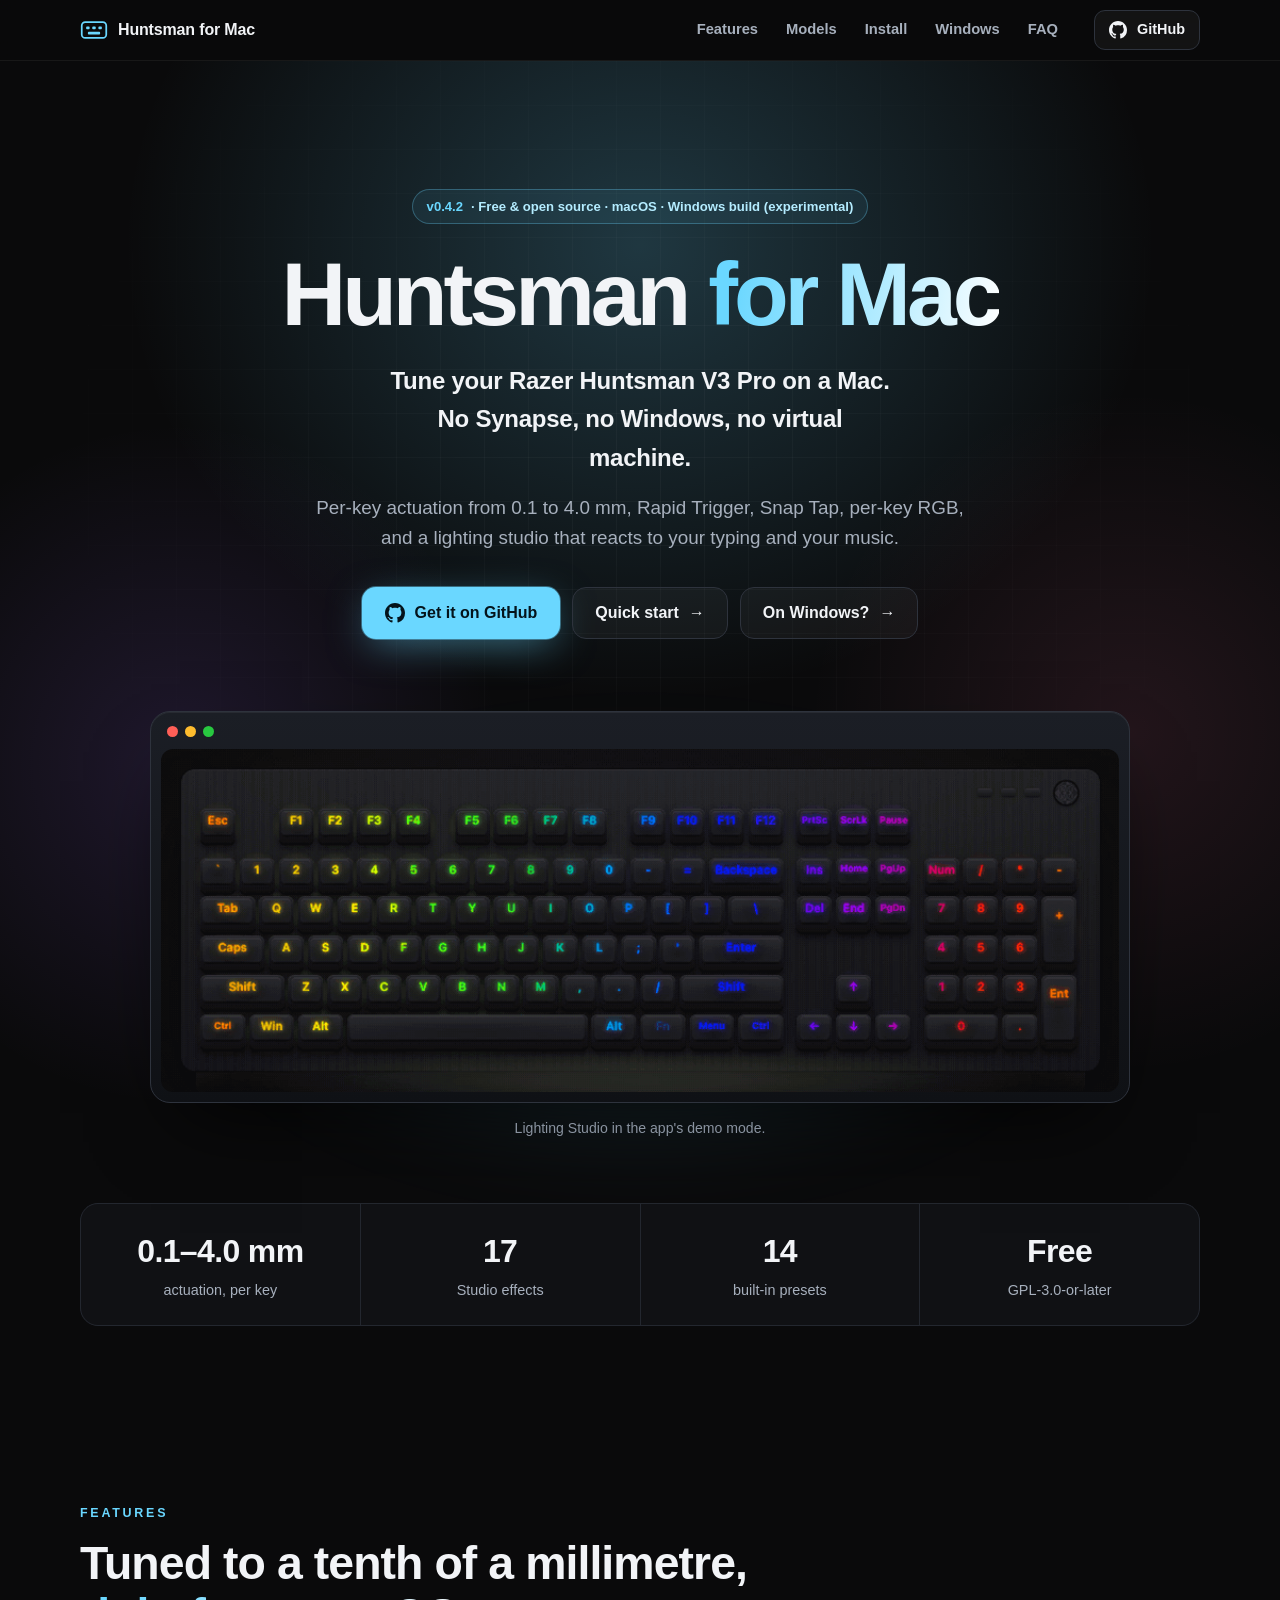
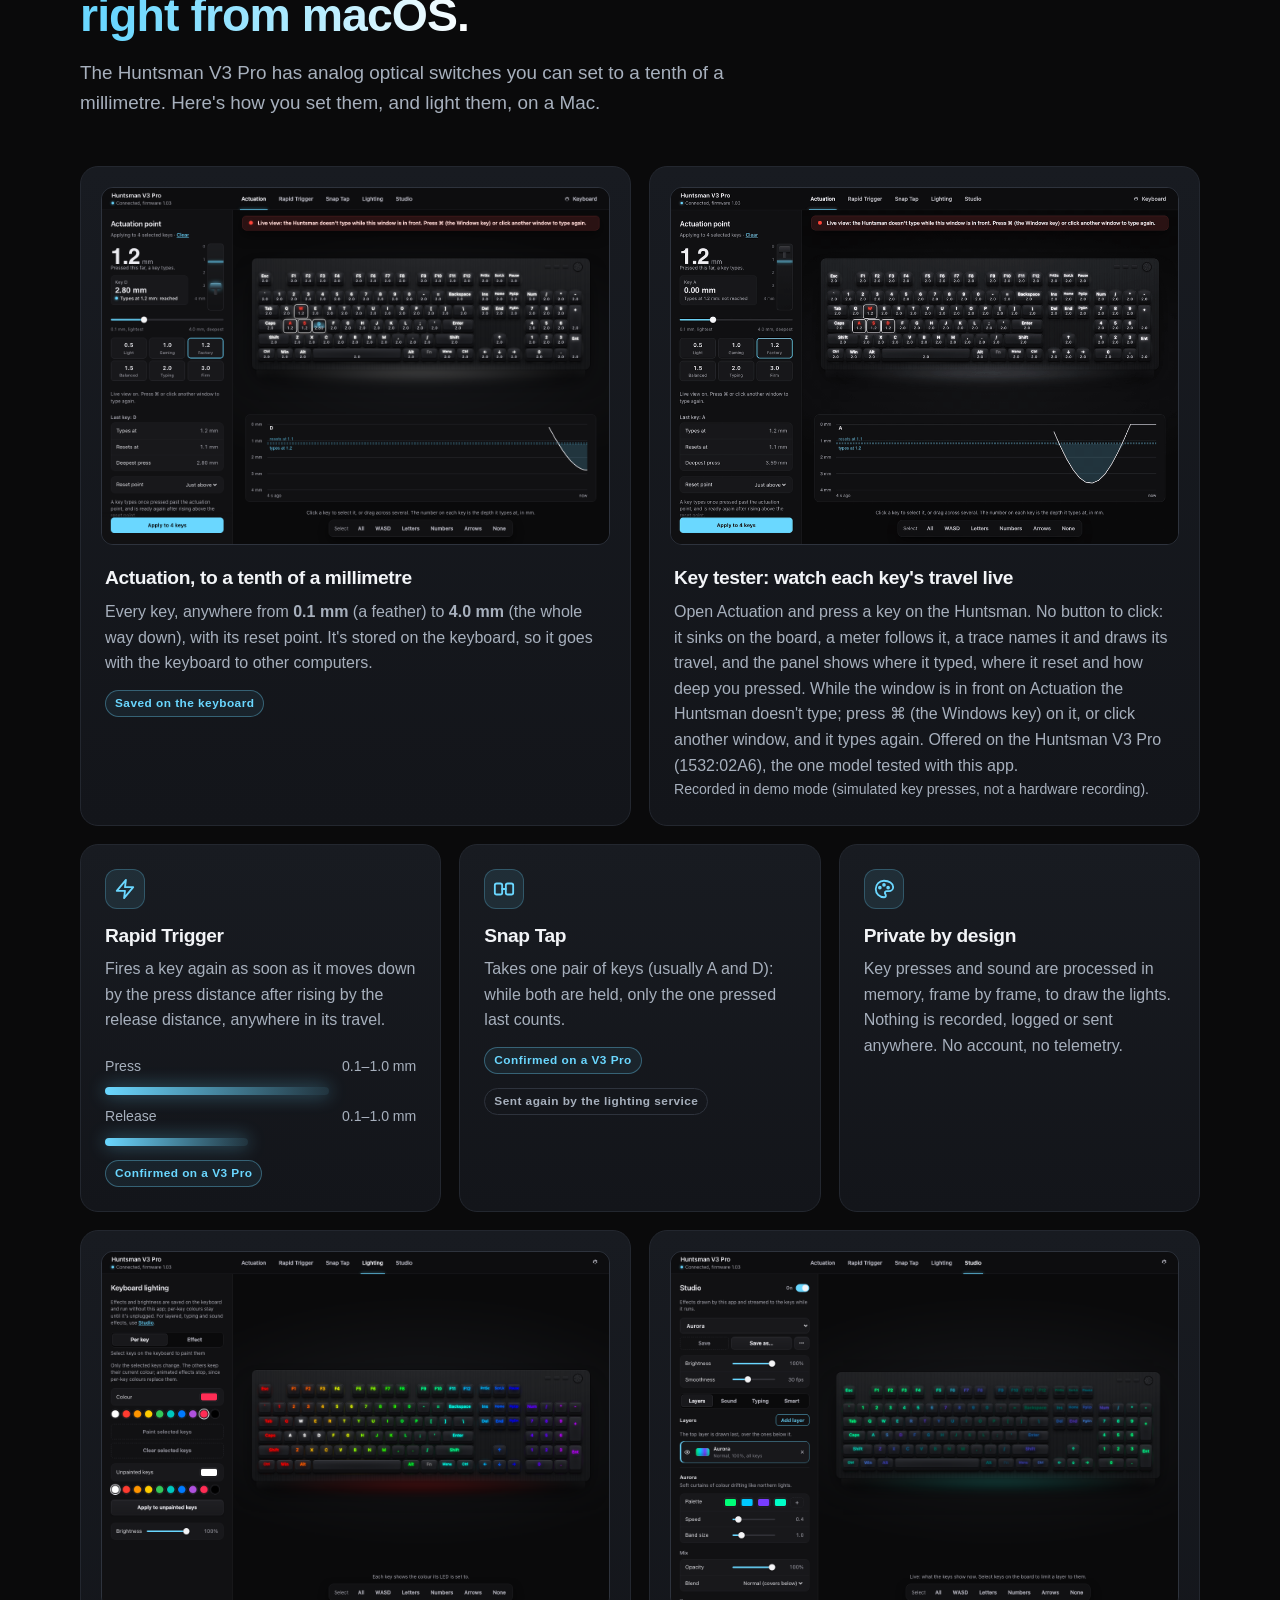
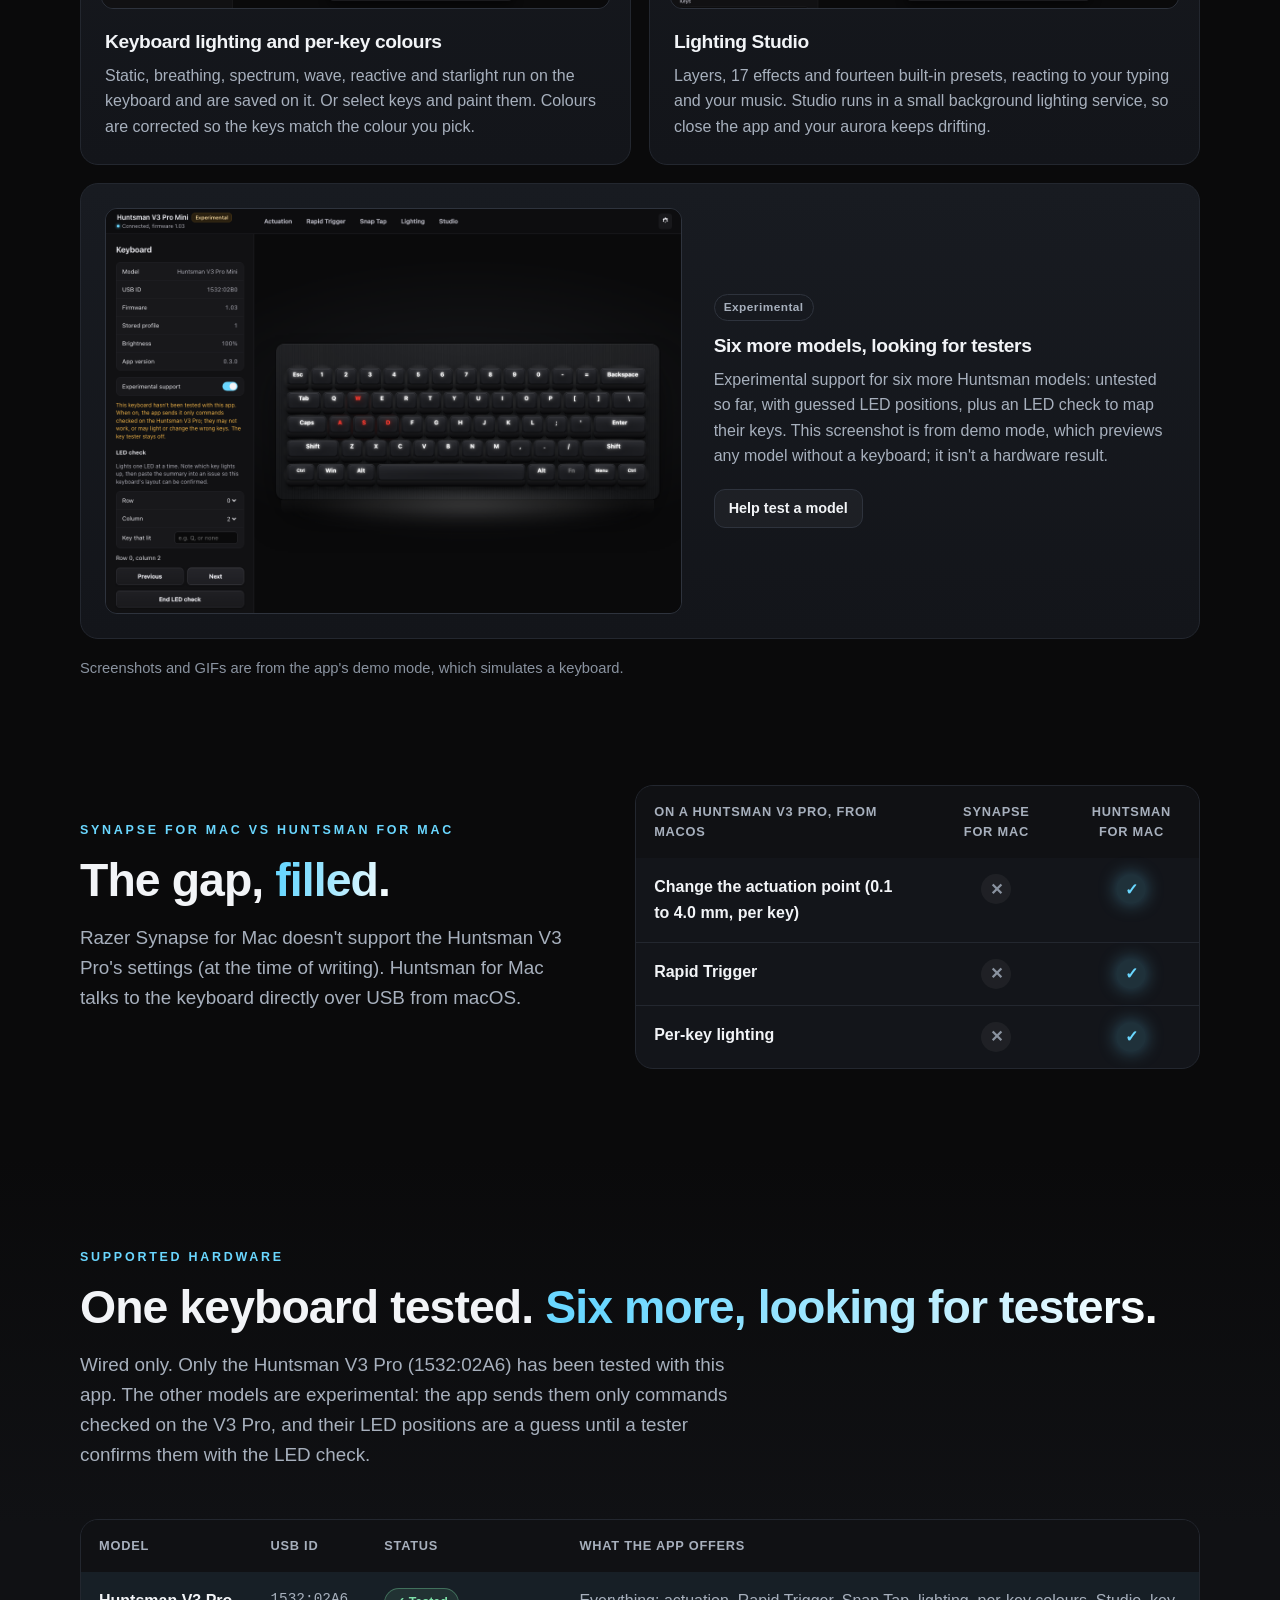
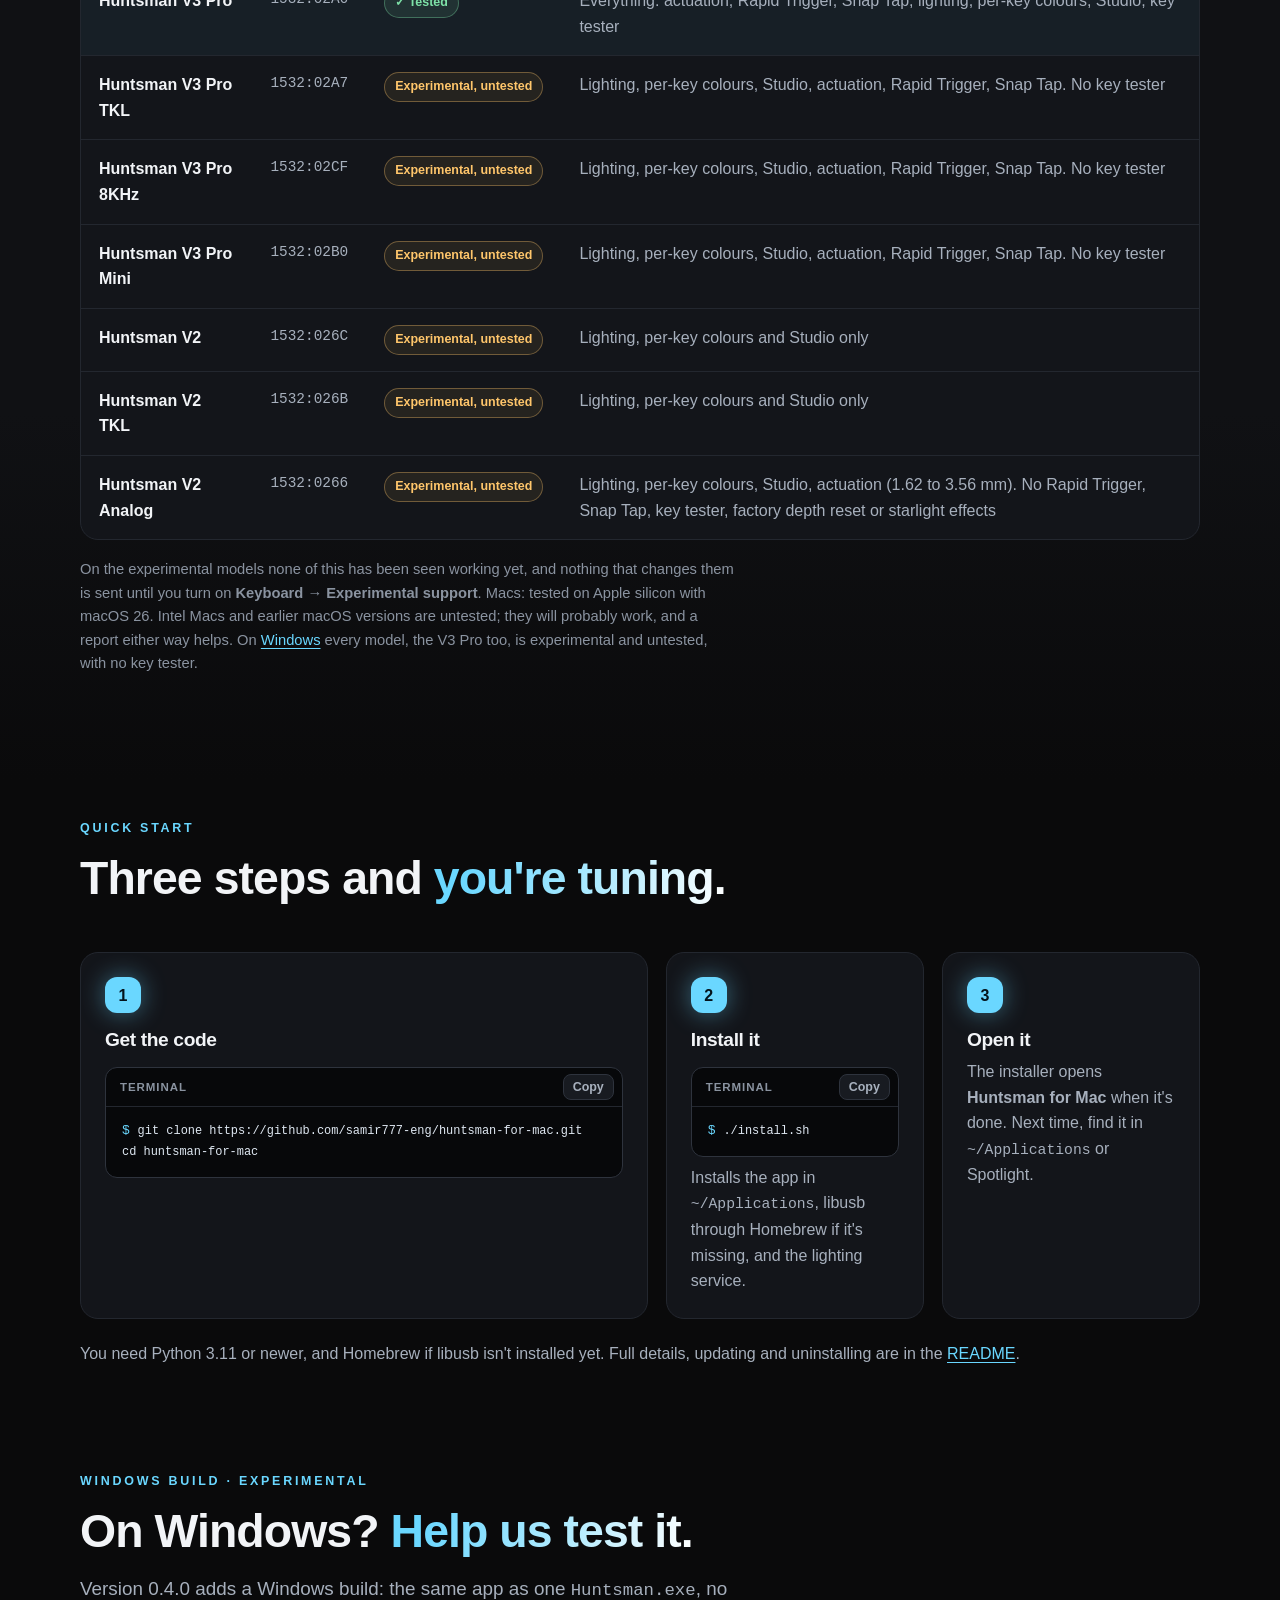
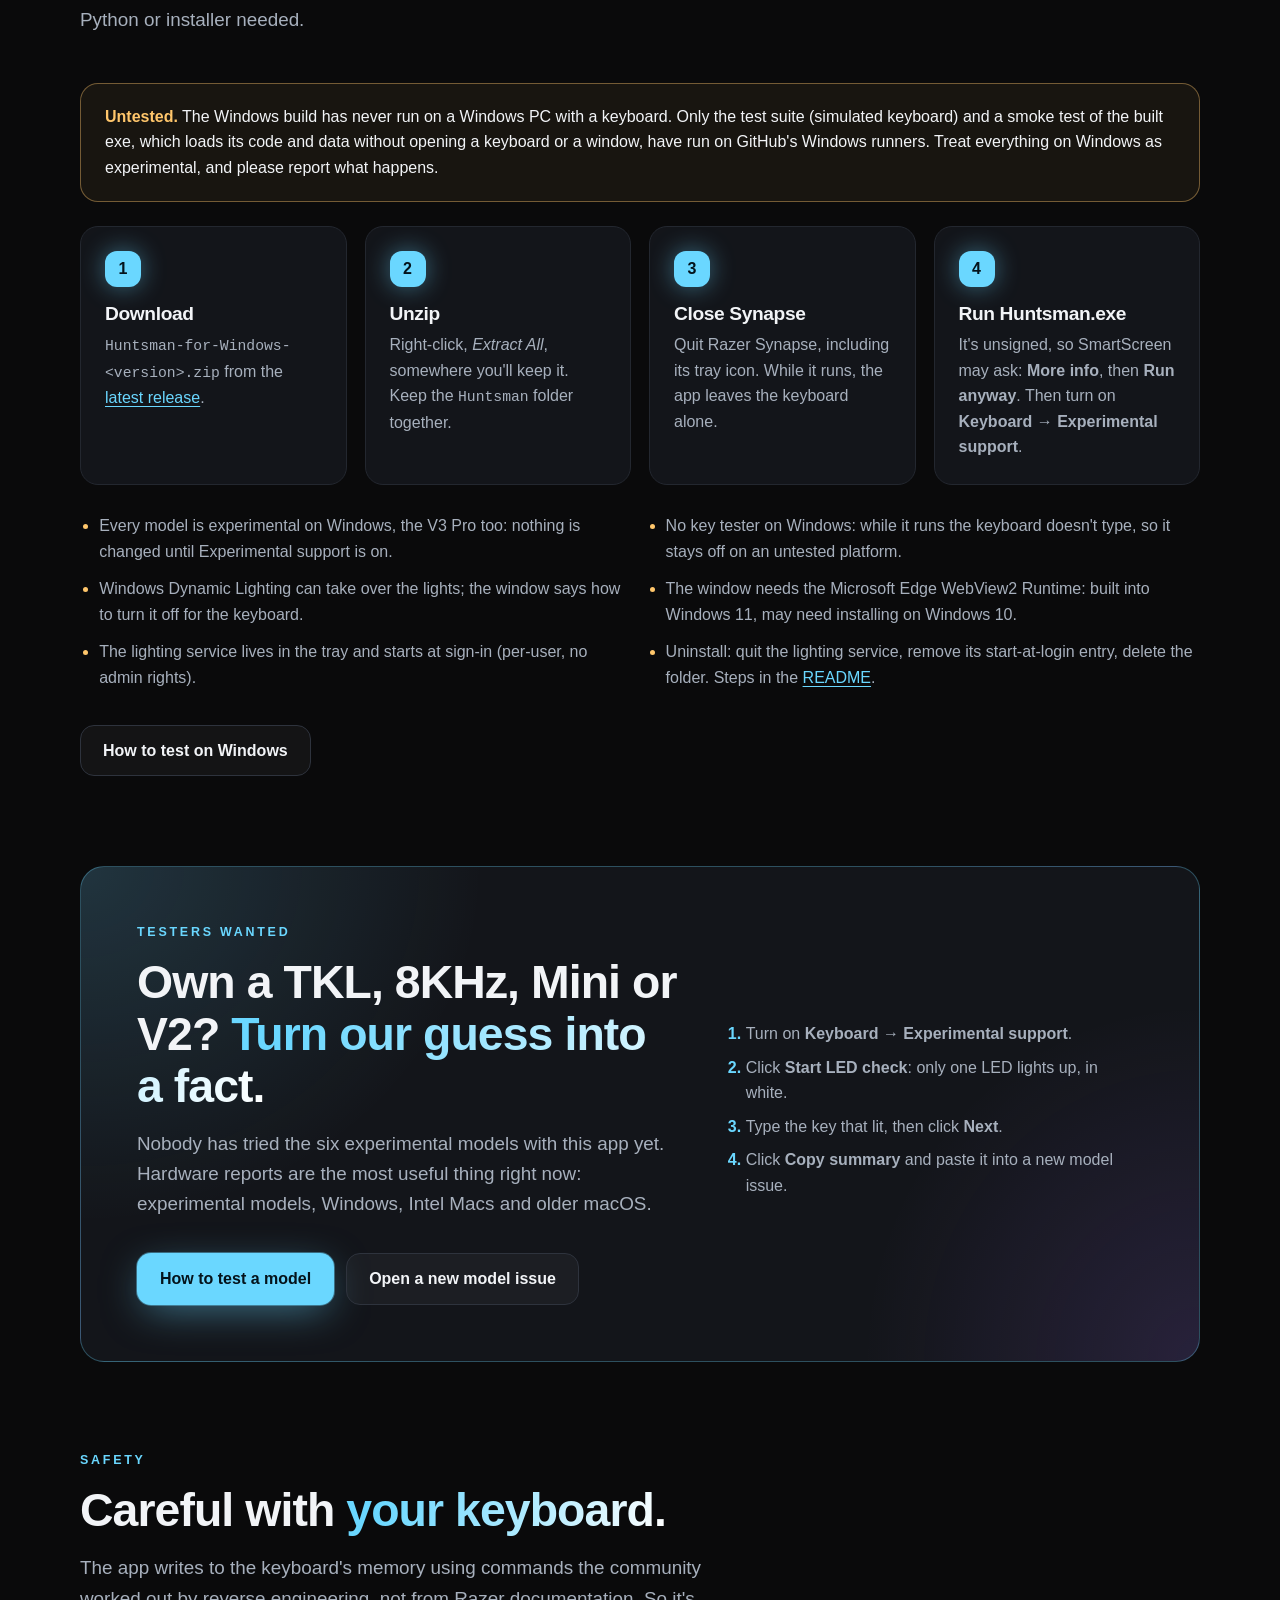
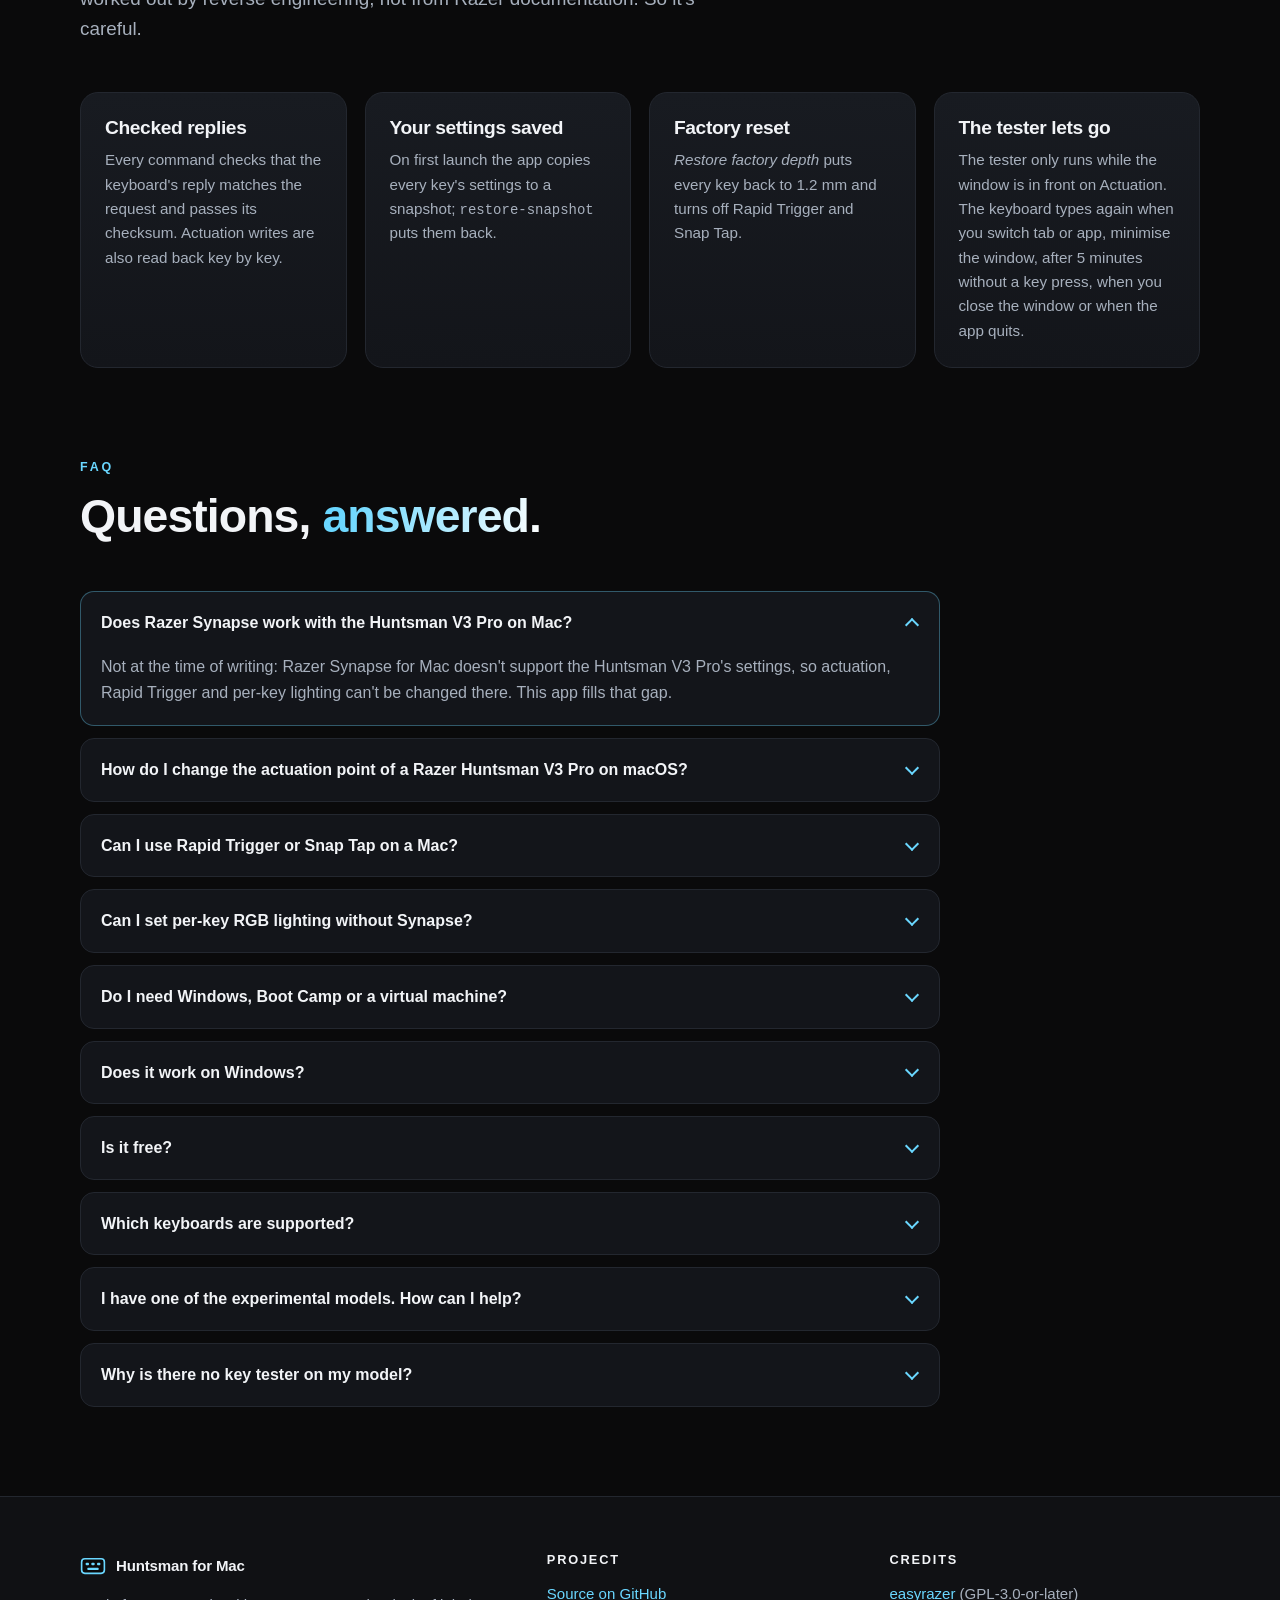
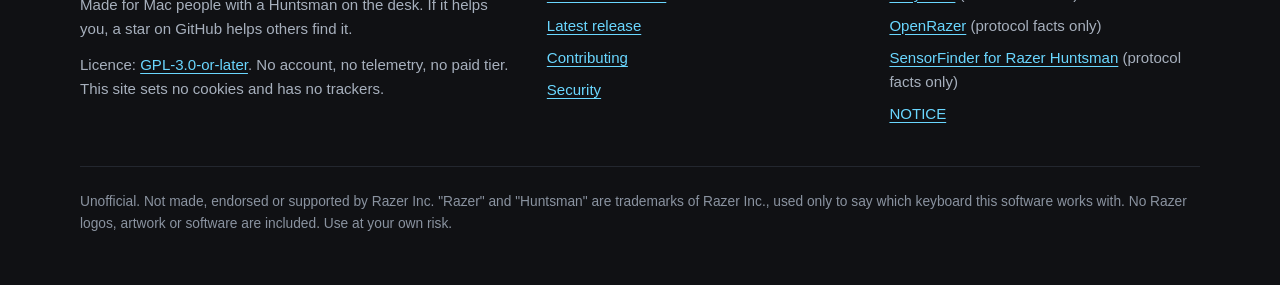
==== docs/index.html @ 7b28286f "docs: 0.4.2 version, verified live-view results, Input Monitoring under Python Records the 2026-11-2" ====
<!doctype html>
<!-- SPDX-License-Identifier: GPL-3.0-or-later
     Copyright (C) 2026 Huntsman for Mac contributors -->
<html lang="en">
<head>
<meta charset="utf-8">
<meta name="viewport" content="width=device-width, initial-scale=1">
<title>Huntsman for Mac: Razer Huntsman V3 Pro on macOS, without Synapse</title>
<meta name="description" content="Free, open-source Mac app for the Razer Huntsman V3 Pro: per-key actuation from 0.1 to 4.0 mm, Rapid Trigger, Snap Tap and RGB. No Synapse needed.">
<link rel="canonical" href="https://samir777-eng.github.io/huntsman-for-mac/">
<meta name="theme-color" content="#0a0a0b">
<meta name="color-scheme" content="dark">
<meta property="og:type" content="website">
<meta property="og:site_name" content="Huntsman for Mac">
<meta property="og:title" content="Huntsman for Mac: Razer Huntsman V3 Pro on macOS, without Synapse">
<meta property="og:description" content="Per-key actuation, Rapid Trigger, Snap Tap and a lighting studio for the Razer Huntsman V3 Pro on a Mac. Free and open source.">
<meta property="og:url" content="https://samir777-eng.github.io/huntsman-for-mac/">
<meta property="og:image" content="https://samir777-eng.github.io/huntsman-for-mac/social-preview.png">
<meta property="og:image:width" content="1280">
<meta property="og:image:height" content="640">
<meta property="og:image:alt" content="Huntsman for Mac: per-key actuation, Rapid Trigger, Snap Tap and RGB Studio, no Synapse needed">
<meta name="twitter:card" content="summary_large_image">
<meta name="twitter:title" content="Huntsman for Mac: Razer Huntsman V3 Pro on macOS, without Synapse">
<meta name="twitter:description" content="Per-key actuation, Rapid Trigger, Snap Tap and a lighting studio for the Razer Huntsman V3 Pro on a Mac. Free and open source.">
<meta name="twitter:image" content="https://samir777-eng.github.io/huntsman-for-mac/social-preview.png">
<link rel="icon" href="data:image/svg+xml,%3Csvg xmlns='http://www.w3.org/2000/svg' viewBox='0 0 64 64'%3E%3Crect x='4' y='14' width='56' height='36' rx='8' fill='%230a0a0b' stroke='%236ad7ff' stroke-width='4'/%3E%3Crect x='14' y='24' width='8' height='6' rx='2' fill='%236ad7ff'/%3E%3Crect x='28' y='24' width='8' height='6' rx='2' fill='%236ad7ff'/%3E%3Crect x='42' y='24' width='8' height='6' rx='2' fill='%236ad7ff'/%3E%3Crect x='18' y='36' width='28' height='6' rx='2' fill='%236ad7ff'/%3E%3C/svg%3E">
<script type="application/ld+json">
{
  "@context": "https://schema.org",
  "@type": "SoftwareApplication",
  "name": "Huntsman for Mac",
  "description": "Free, open-source macOS app for the Razer Huntsman V3 Pro: per-key actuation from 0.1 to 4.0 mm, Rapid Trigger, Snap Tap, per-key RGB and a lighting studio. No Synapse needed.",
  "operatingSystem": "macOS",
  "applicationCategory": "UtilitiesApplication",
  "softwareVersion": "0.4.2",
  "license": "https://spdx.org/licenses/GPL-3.0-or-later.html",
  "url": "https://samir777-eng.github.io/huntsman-for-mac/",
  "downloadUrl": "https://github.com/samir777-eng/huntsman-for-mac/releases/latest",
  "sameAs": ["https://github.com/samir777-eng/huntsman-for-mac"],
  "image": "https://samir777-eng.github.io/huntsman-for-mac/social-preview.png",
  "screenshot": "https://samir777-eng.github.io/huntsman-for-mac/screenshot-actuation.png",
  "isAccessibleForFree": true,
  "offers": {"@type": "Offer", "price": "0", "priceCurrency": "USD"}
}
</script>
<script type="application/ld+json">
{
  "@context": "https://schema.org",
  "@type": "FAQPage",
  "mainEntity": [
    {"@type": "Question", "name": "Does Razer Synapse work with the Huntsman V3 Pro on Mac?",
     "acceptedAnswer": {"@type": "Answer", "text": "Not at the time of writing: Razer Synapse for Mac doesn't support the Huntsman V3 Pro's settings, so actuation, Rapid Trigger and per-key lighting can't be changed there. This app fills that gap."}},
    {"@type": "Question", "name": "How do I change the actuation point of a Razer Huntsman V3 Pro on macOS?",
     "acceptedAnswer": {"@type": "Answer", "text": "Open Huntsman for Mac, select keys (or none for all keys), pick a depth between 0.1 and 4.0 mm and click Apply. The setting is stored on the keyboard, so it stays after unplugging and also works on other computers."}},
    {"@type": "Question", "name": "Can I use Rapid Trigger or Snap Tap on a Mac?",
     "acceptedAnswer": {"@type": "Answer", "text": "Yes, from the Rapid Trigger and Snap Tap tabs. Both have been confirmed on a Huntsman V3 Pro; please report how they work on other models."}},
    {"@type": "Question", "name": "Can I set per-key RGB lighting without Synapse?",
     "acceptedAnswer": {"@type": "Answer", "text": "Yes. Use Lighting → Per key to colour individual keys, or Effect for spectrum, wave, breathing, reactive and starlight. Ripple and other typing effects are in Studio."}},
    {"@type": "Question", "name": "Do I need Windows, Boot Camp or a virtual machine?",
     "acceptedAnswer": {"@type": "Answer", "text": "No. It talks to the keyboard directly over USB from macOS."}},
    {"@type": "Question", "name": "Does it work on Windows?",
     "acceptedAnswer": {"@type": "Answer", "text": "There's an experimental Windows build (Huntsman-for-Windows-<version>.zip on the releases page), but it has never been run on a Windows PC with a keyboard, so nobody knows yet. On Windows every model needs Experimental support switched on, there's no key tester, and the app leaves the keyboard alone while Razer Synapse is running."}},
    {"@type": "Question", "name": "Is it free?",
     "acceptedAnswer": {"@type": "Answer", "text": "Yes. It's open source under GPL-3.0-or-later, with no account, no telemetry and no paid tier."}},
    {"@type": "Question", "name": "Which keyboards are supported?",
     "acceptedAnswer": {"@type": "Answer", "text": "The Razer Huntsman V3 Pro (full size, USB ID 1532:02A6) is tested. The V3 Pro TKL, V3 Pro 8KHz, V3 Pro Mini, V2, V2 TKL and V2 Analog have experimental support: untested, and off until you turn on Experimental support."}},
    {"@type": "Question", "name": "I have one of the experimental models. How can I help?",
     "acceptedAnswer": {"@type": "Answer", "text": "Turn on Experimental support, run the LED check, and report what worked and what didn't. The steps are in CONTRIBUTING.md."}},
    {"@type": "Question", "name": "Why is there no key tester on my model?",
     "acceptedAnswer": {"@type": "Answer", "text": "While the key tester runs, the keyboard doesn't type. It's only offered on a model that has been tested, so an untested keyboard can't be left unable to type. The V2 and V2 TKL also have no analog keys to test."}}
  ]
}
</script>
<style>
:root{
  --bg:#0a0a0b;--bg-2:#101114;--card:#13151a;--card-2:#181b21;--line:#23272f;--line-2:#2e333d;
  --text:#f2f4f7;--muted:#a7b0bd;--dim:#8a93a0;--ice:#6ad7ff;--ice-2:#b4ecff;--ice-ink:#04131b;
  --ok:#7ee2a8;--warn:#ffc66b;--radius:18px;--max:1160px;
  --font:-apple-system,BlinkMacSystemFont,"SF Pro Display","SF Pro Text","Inter","Segoe UI",Roboto,"Helvetica Neue",Arial,sans-serif;
  --mono:ui-monospace,"SF Mono",SFMono-Regular,Menlo,Consolas,monospace;
}
*,*::before,*::after{box-sizing:border-box}
html{scroll-behavior:smooth;-webkit-text-size-adjust:100%}
body{margin:0;background:var(--bg);color:var(--text);font:16px/1.6 var(--font);-webkit-font-smoothing:antialiased;overflow-x:hidden}
img{max-width:100%;height:auto;display:block}
a{color:var(--ice);text-underline-offset:3px}
a:hover{color:var(--ice-2)}
:focus-visible{outline:2px solid var(--ice);outline-offset:3px;border-radius:6px}
code{font-family:var(--mono);font-size:.92em}
.wrap{width:100%;max-width:var(--max);margin-inline:auto;padding-inline:20px}
.skip{position:absolute;inset-inline-start:12px;top:-60px;background:var(--ice);color:var(--ice-ink);padding:8px 14px;border-radius:10px;font-weight:700;z-index:100}
.skip:focus{top:12px}
.eyebrow{font-size:.78rem;font-weight:700;letter-spacing:.22em;text-transform:uppercase;color:var(--ice);margin:0 0 14px}
h1,h2,h3{line-height:1.12;letter-spacing:-.02em;margin:0}
h2{font-size:clamp(1.8rem,1.2rem + 2.4vw,2.9rem);font-weight:800}
h3{font-size:1.2rem;font-weight:700}
.lead{color:var(--muted);font-size:clamp(1.02rem,.95rem + .35vw,1.18rem);max-width:62ch}
.section{padding-block:clamp(56px,7vw,96px)}
.section-head{margin-bottom:clamp(28px,4vw,48px)}
.section-head .lead{margin:16px 0 0}
.grad{background:linear-gradient(100deg,var(--ice) 10%,var(--ice-2) 60%,#ffffff 100%);-webkit-background-clip:text;background-clip:text;color:transparent}

/* header */
.top{position:sticky;top:0;z-index:50;background:rgba(10,10,11,.72);backdrop-filter:saturate(160%) blur(14px);-webkit-backdrop-filter:saturate(160%) blur(14px);border-bottom:1px solid rgba(255,255,255,.06)}
.top .wrap{display:flex;align-items:center;gap:16px;height:60px}
.brand{display:flex;align-items:center;gap:10px;color:var(--text);text-decoration:none;font-weight:800;letter-spacing:-.01em;white-space:nowrap}
.brand svg{flex:none}
.brand:hover{color:var(--text)}
.nav{display:flex;gap:4px;margin-inline-start:auto}
.nav a{color:var(--muted);text-decoration:none;font-size:.92rem;font-weight:600;padding:8px 12px;border-radius:10px}
.nav a:hover{color:var(--text);background:rgba(255,255,255,.05)}
.top .btn{margin-inline-start:8px}

/* buttons */
.btn{display:inline-flex;align-items:center;justify-content:center;gap:10px;min-height:48px;padding:12px 22px;border-radius:14px;font-weight:700;font-size:1rem;text-decoration:none;border:1px solid transparent;transition:transform .2s ease,box-shadow .2s ease,background .2s ease,border-color .2s ease;white-space:nowrap}
.btn-sm{min-height:38px;padding:7px 14px;font-size:.9rem;border-radius:11px}
.btn-primary{background:var(--ice);color:var(--ice-ink);box-shadow:0 0 0 1px rgba(106,215,255,.4),0 10px 40px -8px rgba(106,215,255,.55)}
.btn-primary:hover{color:var(--ice-ink);background:var(--ice-2);transform:translateY(-1px);box-shadow:0 0 0 1px rgba(106,215,255,.6),0 14px 50px -6px rgba(106,215,255,.7)}
.btn-ghost{color:var(--text);background:rgba(255,255,255,.04);border-color:var(--line-2)}
.btn-ghost:hover{color:var(--text);border-color:var(--ice);background:rgba(106,215,255,.08);transform:translateY(-1px)}

/* hero */
.hero{position:relative;padding-block:clamp(56px,9vw,120px) clamp(40px,6vw,72px);text-align:center;isolation:isolate;overflow:hidden}
.hero::before{content:"";position:absolute;inset:-20% -10% auto;height:120%;z-index:-2;
  background:radial-gradient(48% 40% at 50% 28%,rgba(106,215,255,.22),transparent 70%),
             radial-gradient(30% 30% at 20% 60%,rgba(164,112,255,.14),transparent 70%),
             radial-gradient(30% 30% at 82% 58%,rgba(255,120,170,.10),transparent 70%);
  animation:drift 16s ease-in-out infinite alternate}
.hero::after{content:"";position:absolute;inset:0;z-index:-1;
  background-image:linear-gradient(rgba(255,255,255,.035) 1px,transparent 1px),linear-gradient(90deg,rgba(255,255,255,.035) 1px,transparent 1px);
  background-size:44px 44px;mask-image:radial-gradient(70% 60% at 50% 30%,#000,transparent 75%);-webkit-mask-image:radial-gradient(70% 60% at 50% 30%,#000,transparent 75%)}
@keyframes drift{from{transform:translate3d(-2%,0,0) scale(1)}to{transform:translate3d(2%,3%,0) scale(1.06)}}
.pill{display:inline-flex;flex-wrap:wrap;justify-content:center;align-items:center;gap:8px;padding:6px 14px;border-radius:999px;border:1px solid rgba(106,215,255,.3);background:rgba(106,215,255,.07);color:var(--ice-2);font-size:.82rem;font-weight:600;margin-bottom:26px}
.pill b{color:var(--ice)}
.hero h1{font-size:clamp(2.6rem,1.4rem + 6.2vw,5.6rem);font-weight:850;letter-spacing:-.045em;line-height:1}
.hero .sub{font-size:clamp(1.1rem,.9rem + 1vw,1.5rem);font-weight:650;margin:22px auto 0;max-width:38ch;color:var(--text);letter-spacing:-.01em}
.hero .lead{margin:16px auto 0}
.cta{display:flex;flex-wrap:wrap;justify-content:center;gap:12px;margin-top:34px}
.hero-shot{margin:clamp(44px,6vw,72px) auto 0;max-width:980px;position:relative}
.hero-shot::before{content:"";position:absolute;inset:8% 6% -6%;background:radial-gradient(closest-side,rgba(106,215,255,.35),transparent);filter:blur(40px);z-index:-1;animation:glow 6s ease-in-out infinite alternate}
@keyframes glow{from{opacity:.55}to{opacity:1}}
.frame{border-radius:20px;padding:10px;background:linear-gradient(180deg,#1b1e25,#0f1115);border:1px solid var(--line-2);box-shadow:0 40px 80px -30px rgba(0,0,0,.8),inset 0 1px 0 rgba(255,255,255,.06)}
.frame img{border-radius:12px;width:100%}
.frame-bar{display:flex;gap:7px;padding:4px 6px 12px}
.frame-bar i{width:11px;height:11px;border-radius:50%;background:#3a3f49}
.frame-bar i:nth-child(1){background:#ff5f57}.frame-bar i:nth-child(2){background:#febc2e}.frame-bar i:nth-child(3){background:#28c840}
figcaption{color:var(--dim);font-size:.88rem;margin-top:14px}

/* stats */
.stats{display:grid;grid-template-columns:repeat(4,minmax(0,1fr));gap:1px;background:var(--line);border:1px solid var(--line);border-radius:var(--radius);overflow:hidden;margin-top:clamp(40px,6vw,64px)}
.stat{background:var(--bg-2);padding:22px 18px;text-align:center}
.stat b{display:block;font-size:clamp(1.4rem,1rem + 1.4vw,2rem);font-weight:800;letter-spacing:-.02em;color:var(--text)}
.stat span{color:var(--muted);font-size:.9rem}

/* features */
.bento{display:grid;grid-template-columns:repeat(6,minmax(0,1fr));gap:18px}
.card{position:relative;background:linear-gradient(180deg,var(--card-2),var(--card));border:1px solid var(--line);border-radius:var(--radius);padding:24px;overflow:hidden;transition:border-color .25s ease,transform .25s ease}
.card:hover{border-color:rgba(106,215,255,.4);transform:translateY(-2px)}
.card h3{margin-bottom:10px}
.card p{color:var(--muted);margin:0}
.card .shot{margin:-4px -4px 22px;border-radius:12px;overflow:hidden;border:1px solid var(--line-2);background:#0c0d10}
.card .shot img{width:100%}
.wide{display:grid;grid-template-columns:minmax(0,1.25fr) minmax(0,1fr);gap:32px;align-items:center}
.wide .shot{margin:0}
.span-3{grid-column:span 3}.span-2{grid-column:span 2}.span-4{grid-column:span 4}.span-6{grid-column:span 6}
.icon{display:inline-grid;place-items:center;width:40px;height:40px;border-radius:12px;background:rgba(106,215,255,.1);border:1px solid rgba(106,215,255,.25);color:var(--ice);margin-bottom:16px}
.tag{display:inline-block;font-size:.74rem;font-weight:700;letter-spacing:.04em;padding:3px 9px;border-radius:999px;border:1px solid var(--line-2);color:var(--muted);margin:14px 6px 0 0}
.tag.on{color:var(--ice);border-color:rgba(106,215,255,.35);background:rgba(106,215,255,.07)}
.meter{margin-top:22px;display:grid;gap:10px}
.meter div{display:flex;justify-content:space-between;gap:12px;font-size:.88rem;color:var(--muted)}
.meter i{display:block;height:8px;border-radius:99px;background:linear-gradient(90deg,var(--ice),rgba(106,215,255,.15));box-shadow:0 0 18px rgba(106,215,255,.45)}
.note{color:var(--dim);font-size:.88rem;margin-top:18px}

/* compare */
.compare-wrap{display:grid;grid-template-columns:minmax(0,1fr) minmax(0,1.15fr);gap:clamp(28px,5vw,64px);align-items:center}
table{width:100%;border-collapse:collapse}
.tbl{border:1px solid var(--line);border-radius:var(--radius);overflow:hidden;background:var(--card)}
.tbl th,.tbl td{padding:16px 18px;text-align:start;border-bottom:1px solid var(--line);vertical-align:top}
.tbl tr:last-child td,.tbl tr:last-child th{border-bottom:0}
.tbl thead th{font-size:.8rem;letter-spacing:.06em;text-transform:uppercase;color:var(--muted);background:var(--bg-2)}
.tbl tbody th{font-weight:600}
.c{text-align:center !important}
.tbl thead th.c{width:24%}
.yes,.no{display:inline-grid;place-items:center;width:30px;height:30px;border-radius:50%;font-weight:800}
.yes{background:rgba(106,215,255,.14);color:var(--ice);box-shadow:0 0 18px rgba(106,215,255,.35)}
.no{background:rgba(255,255,255,.05);color:var(--dim)}
.sr{position:absolute;width:1px;height:1px;overflow:hidden;clip:rect(0 0 0 0);white-space:nowrap}

/* models */
.badge{display:inline-flex;align-items:center;gap:6px;font-size:.78rem;font-weight:700;padding:4px 10px;border-radius:999px;white-space:nowrap}
.badge.tested{color:var(--ok);background:rgba(126,226,168,.1);border:1px solid rgba(126,226,168,.35)}
.badge.exp{color:var(--warn);background:rgba(255,198,107,.08);border:1px solid rgba(255,198,107,.35)}
.models td:nth-child(2){font-family:var(--mono);font-size:.9rem;color:var(--muted);white-space:nowrap}
.models td:last-child{color:var(--muted)}
.models tr.hero-row{background:rgba(106,215,255,.05)}
.fine{color:var(--dim);font-size:.92rem;margin-top:18px;max-width:80ch}

/* install */
.steps{display:grid;grid-template-columns:minmax(0,2.2fr) minmax(0,1fr) minmax(0,1fr);gap:18px;counter-reset:s}
.step{counter-increment:s;background:var(--card);border:1px solid var(--line);border-radius:var(--radius);padding:24px;min-width:0}
.step::before{content:counter(s);display:inline-grid;place-items:center;width:36px;height:36px;border-radius:12px;background:var(--ice);color:var(--ice-ink);font-weight:800;margin-bottom:16px;box-shadow:0 0 24px rgba(106,215,255,.45)}
.step p{color:var(--muted);margin:8px 0 0}
.code{position:relative;margin-top:16px;background:#07080a;border:1px solid var(--line-2);border-radius:12px}
.code-bar{display:flex;align-items:center;justify-content:space-between;gap:8px;padding:6px 8px 6px 14px;border-bottom:1px solid var(--line);font:600 .72rem var(--font);letter-spacing:.08em;text-transform:uppercase;color:var(--dim)}
.code pre{margin:0;padding:14px 16px;overflow-x:auto;font:13px/1.6 var(--mono);color:#dfe8f2}
.code pre::before{content:"$ ";color:var(--ice)}
.copy{font:600 .78rem var(--font);color:var(--muted);background:var(--card-2);border:1px solid var(--line-2);border-radius:8px;padding:5px 9px;cursor:pointer}
.copy:hover{color:var(--text);border-color:var(--ice)}
.req{margin-top:22px;color:var(--muted)}
.steps.four{grid-template-columns:repeat(4,minmax(0,1fr))}
.callout{border:1px solid rgba(255,198,107,.4);background:rgba(255,198,107,.06);border-radius:var(--radius);padding:20px 24px;margin-bottom:24px;color:var(--text)}
.callout strong{color:var(--warn)}
.win-notes{display:grid;grid-template-columns:repeat(2,minmax(0,1fr));gap:12px 32px;margin:28px 0 0;padding-inline-start:1.2em;color:var(--muted)}
.win-notes li::marker{color:var(--warn)}

/* testers */
.testers{position:relative;border-radius:24px;padding:clamp(28px,5vw,56px);overflow:hidden;isolation:isolate;border:1px solid rgba(106,215,255,.3);
  background:radial-gradient(60% 120% at 0% 0%,rgba(106,215,255,.16),transparent 60%),radial-gradient(50% 120% at 100% 100%,rgba(164,112,255,.14),transparent 60%),var(--card)}
.testers-grid{display:grid;grid-template-columns:minmax(0,1.3fr) minmax(0,1fr);gap:clamp(24px,4vw,48px);align-items:center}
.testers ol{margin:0;padding-inline-start:1.2em;color:var(--muted)}
.testers li{margin-bottom:8px}
.testers li::marker{color:var(--ice);font-weight:800}

/* safety */
.safe{display:grid;grid-template-columns:repeat(4,minmax(0,1fr));gap:18px}
.safe .card p{font-size:.95rem}

/* faq */
.faq{display:grid;gap:12px;max-width:860px}
details{background:var(--card);border:1px solid var(--line);border-radius:14px;transition:border-color .2s ease}
details[open]{border-color:rgba(106,215,255,.35)}
summary{cursor:pointer;list-style:none;padding:18px 56px 18px 20px;padding-inline:20px 56px;font-weight:650;position:relative}
summary::-webkit-details-marker{display:none}
summary::after{content:"";position:absolute;inset-inline-end:22px;top:50%;width:10px;height:10px;border-right:2px solid var(--ice);border-bottom:2px solid var(--ice);transform:translateY(-70%) rotate(45deg);transition:transform .2s ease}
details[open] summary::after{transform:translateY(-30%) rotate(-135deg)}
details p{margin:0;padding:0 20px 20px;color:var(--muted)}

/* footer */
footer{border-top:1px solid var(--line);background:var(--bg-2);padding-block:56px 40px;color:var(--muted);font-size:.94rem}
.foot{display:grid;grid-template-columns:minmax(0,1.4fr) repeat(2,minmax(0,1fr));gap:32px}
footer h2{font-size:.8rem;letter-spacing:.14em;text-transform:uppercase;color:var(--text);margin-bottom:14px}
footer ul{list-style:none;margin:0;padding:0;display:grid;gap:8px}
footer p{margin:0 0 12px}
.legal{border-top:1px solid var(--line);margin-top:40px;padding-top:24px;font-size:.86rem;color:var(--dim)}

@media (max-width:960px){
  .compare-wrap,.testers-grid,.wide{grid-template-columns:minmax(0,1fr)}
  .steps,.steps.four{grid-template-columns:minmax(0,1fr)}
  .win-notes{grid-template-columns:minmax(0,1fr)}
  .safe{grid-template-columns:repeat(2,minmax(0,1fr))}
  .span-2,.span-3,.span-4{grid-column:span 3}
  .foot{grid-template-columns:minmax(0,1fr) minmax(0,1fr)}
  .foot>div:first-child{grid-column:1/-1}
}
@media (max-width:760px){
  .nav{display:none}
  .top .btn{margin-inline-start:auto}
  .stats{grid-template-columns:repeat(2,minmax(0,1fr))}
  .bento{grid-template-columns:minmax(0,1fr)}
  .span-2,.span-3,.span-4,.span-6{grid-column:auto}
  .models thead{display:none}
  .models,.models tbody,.models tr,.models td,.models th{display:block;width:100%}
  .models tr{padding:16px 18px;border-bottom:1px solid var(--line)}
  .models tr:last-child{border-bottom:0}
  .models th,.models td{border:0;padding:0 !important}
  .models td{margin-top:6px;line-height:1.5}
  .models th{font-size:1.05rem}
}
@media (max-width:520px){
  .wrap{padding-inline:16px}
  .safe{grid-template-columns:minmax(0,1fr)}
  .foot{grid-template-columns:minmax(0,1fr)}
  .cta .btn{width:100%}
  .brand .full{display:none}
  .tbl th,.tbl td{padding:14px 10px}
  .tbl thead th{font-size:.7rem;letter-spacing:.03em}
  .card{padding:20px}
}
@media (prefers-reduced-motion:reduce){
  html{scroll-behavior:auto}
  *,*::before,*::after{animation:none !important;transition:none !important}
}
</style>
</head>
<body>
<a class="skip" href="#main">Skip to content</a>

<header class="top">
  <div class="wrap">
    <a class="brand" href="#top" aria-label="Huntsman for Mac, back to top">
      <svg width="28" height="28" viewBox="0 0 64 64" aria-hidden="true"><rect x="4" y="14" width="56" height="36" rx="8" fill="#0a0a0b" stroke="#6ad7ff" stroke-width="4"/><rect x="14" y="24" width="8" height="6" rx="2" fill="#6ad7ff"/><rect x="28" y="24" width="8" height="6" rx="2" fill="#6ad7ff"/><rect x="42" y="24" width="8" height="6" rx="2" fill="#6ad7ff"/><rect x="18" y="36" width="28" height="6" rx="2" fill="#6ad7ff"/></svg>
      <span>Huntsman <span class="full">for Mac</span></span>
    </a>
    <nav class="nav" aria-label="Sections">
      <a href="#features">Features</a>
      <a href="#models">Models</a>
      <a href="#install">Install</a>
      <a href="#windows">Windows</a>
      <a href="#faq">FAQ</a>
    </nav>
    <a class="btn btn-ghost btn-sm" href="https://github.com/samir777-eng/huntsman-for-mac">
      <svg width="18" height="18" viewBox="0 0 16 16" fill="currentColor" aria-hidden="true"><path d="M8 0C3.58 0 0 3.58 0 8c0 3.54 2.29 6.53 5.47 7.59.4.07.55-.17.55-.38 0-.19-.01-.82-.01-1.49-2.01.37-2.53-.49-2.69-.94-.09-.23-.48-.94-.82-1.13-.28-.15-.68-.52-.01-.53.63-.01 1.08.58 1.23.82.72 1.21 1.87.87 2.33.66.07-.52.28-.87.51-1.07-1.78-.2-3.64-.89-3.64-3.95 0-.87.31-1.59.82-2.15-.08-.2-.36-1.02.08-2.12 0 0 .67-.21 2.2.82.64-.18 1.32-.27 2-.27.68 0 1.36.09 2 .27 1.53-1.04 2.2-.82 2.2-.82.44 1.1.16 1.92.08 2.12.51.56.82 1.27.82 2.15 0 3.07-1.87 3.75-3.65 3.95.29.25.54.73.54 1.48 0 1.07-.01 1.93-.01 2.2 0 .21.15.46.55.38A8.013 8.013 0 0016 8c0-4.42-3.58-8-8-8z"/></svg>
      GitHub
    </a>
  </div>
</header>

<main id="main">
  <section class="hero" id="top" aria-labelledby="hero-title">
    <div class="wrap">
      <p class="pill"><b>v0.4.2</b> · Free &amp; open source · macOS · Windows build (experimental)</p>
      <h1 id="hero-title">Huntsman <span class="grad" style="display:inline-block">for Mac</span></h1>
      <p class="sub">Tune your Razer Huntsman V3 Pro on a Mac. No Synapse, no Windows, no virtual machine.</p>
      <p class="lead">Per-key actuation from 0.1 to 4.0 mm, Rapid Trigger, Snap Tap, per-key RGB, and a lighting studio that reacts to your typing and your music.</p>
      <div class="cta">
        <a class="btn btn-primary" href="https://github.com/samir777-eng/huntsman-for-mac">
          <svg width="20" height="20" viewBox="0 0 16 16" fill="currentColor" aria-hidden="true"><path d="M8 0C3.58 0 0 3.58 0 8c0 3.54 2.29 6.53 5.47 7.59.4.07.55-.17.55-.38 0-.19-.01-.82-.01-1.49-2.01.37-2.53-.49-2.69-.94-.09-.23-.48-.94-.82-1.13-.28-.15-.68-.52-.01-.53.63-.01 1.08.58 1.23.82.72 1.21 1.87.87 2.33.66.07-.52.28-.87.51-1.07-1.78-.2-3.64-.89-3.64-3.95 0-.87.31-1.59.82-2.15-.08-.2-.36-1.02.08-2.12 0 0 .67-.21 2.2.82.64-.18 1.32-.27 2-.27.68 0 1.36.09 2 .27 1.53-1.04 2.2-.82 2.2-.82.44 1.1.16 1.92.08 2.12.51.56.82 1.27.82 2.15 0 3.07-1.87 3.75-3.65 3.95.29.25.54.73.54 1.48 0 1.07-.01 1.93-.01 2.2 0 .21.15.46.55.38A8.013 8.013 0 0016 8c0-4.42-3.58-8-8-8z"/></svg>
          Get it on GitHub
        </a>
        <a class="btn btn-ghost" href="#install">Quick start <span aria-hidden="true">→</span></a>
        <a class="btn btn-ghost" href="#windows">On Windows? <span aria-hidden="true">→</span></a>
      </div>

      <figure class="hero-shot">
        <div class="frame">
          <div class="frame-bar" aria-hidden="true"><i></i><i></i><i></i></div>
          <picture>
            <source media="(prefers-reduced-motion: reduce)" srcset="screenshot-studio.png">
            <img src="demo-studio.gif" width="900" height="322" alt="Demo mode: Lighting Studio running a preset on the on-screen keyboard" fetchpriority="high">
          </picture>
        </div>
        <figcaption>Lighting Studio in the app's demo mode.</figcaption>
      </figure>

      <dl class="stats">
        <div class="stat"><dt class="sr">Actuation range</dt><dd style="margin:0"><b>0.1–4.0 mm</b><span>actuation, per key</span></dd></div>
        <div class="stat"><dt class="sr">Studio effects</dt><dd style="margin:0"><b>17</b><span>Studio effects</span></dd></div>
        <div class="stat"><dt class="sr">Built-in presets</dt><dd style="margin:0"><b>14</b><span>built-in presets</span></dd></div>
        <div class="stat"><dt class="sr">Price</dt><dd style="margin:0"><b>Free</b><span>GPL-3.0-or-later</span></dd></div>
      </dl>
    </div>
  </section>

  <section class="section" id="features" aria-labelledby="features-title">
    <div class="wrap">
      <div class="section-head">
        <p class="eyebrow">Features</p>
        <h2 id="features-title">Tuned to a tenth of a millimetre,<br> <span class="grad">right from macOS.</span></h2>
        <p class="lead">The Huntsman V3 Pro has analog optical switches you can set to a tenth of a millimetre. Here's how you set them, and light them, on a Mac.</p>
      </div>

      <div class="bento">
        <article class="card span-3">
          <div class="shot"><img src="screenshot-actuation.png" width="1280" height="900" loading="lazy" alt="Huntsman for Mac in demo mode, Actuation tab in live view: W, A, S and D set to 1.2 mm while the D key is pressed to 2.80 mm and the trace draws its travel"></div>
          <h3>Actuation, to a tenth of a millimetre</h3>
          <p>Every key, anywhere from <strong>0.1 mm</strong> (a feather) to <strong>4.0 mm</strong> (the whole way down), with its reset point. It's stored on the keyboard, so it goes with the keyboard to other computers.</p>
          <span class="tag on">Saved on the keyboard</span>
        </article>

        <article class="card span-3">
          <div class="shot">
            <picture>
              <source media="(prefers-reduced-motion: reduce)" srcset="screenshot-actuation.png">
              <img src="demo-key-tester.gif" width="960" height="675" loading="lazy" alt="Demo mode, Actuation tab in live view: W, A, S and D sink in turn; the board, the meter and the readings follow each key, and the trace names it and draws its travel">
            </picture>
          </div>
          <h3>Key tester: watch each key's travel live</h3>
          <p>Open Actuation and press a key on the Huntsman. No button to click: it sinks on the board, a meter follows it, a trace names it and draws its travel, and the panel shows where it typed, where it reset and how deep you pressed. While the window is in front on Actuation the Huntsman doesn't type; press ⌘ (the Windows key) on it, or click another window, and it types again. Offered on the Huntsman V3 Pro (1532:02A6), the one model tested with this app.</p>
          <p class="note">Recorded in demo mode (simulated key presses, not a hardware recording).</p>
        </article>

        <article class="card span-2">
          <div class="icon" aria-hidden="true"><svg width="22" height="22" viewBox="0 0 24 24" fill="none" stroke="currentColor" stroke-width="2" stroke-linecap="round" stroke-linejoin="round"><path d="M13 2 3 14h9l-1 8 10-12h-9l1-8z"/></svg></div>
          <h3>Rapid Trigger</h3>
          <p>Fires a key again as soon as it moves down by the press distance after rising by the release distance, anywhere in its travel.</p>
          <div class="meter" aria-hidden="true">
            <div><span>Press</span><span>0.1–1.0 mm</span></div><i style="width:72%"></i>
            <div><span>Release</span><span>0.1–1.0 mm</span></div><i style="width:46%"></i>
          </div>
          <span class="tag on">Confirmed on a V3 Pro</span>
        </article>

        <article class="card span-2">
          <div class="icon" aria-hidden="true"><svg width="22" height="22" viewBox="0 0 24 24" fill="none" stroke="currentColor" stroke-width="2" stroke-linecap="round" stroke-linejoin="round"><rect x="2" y="6" width="8" height="12" rx="2"/><rect x="14" y="6" width="8" height="12" rx="2"/><path d="M10 12h4"/></svg></div>
          <h3>Snap Tap</h3>
          <p>Takes one pair of keys (usually A and D): while both are held, only the one pressed last counts.</p>
          <span class="tag on">Confirmed on a V3 Pro</span>
          <span class="tag">Sent again by the lighting service</span>
        </article>

        <article class="card span-2">
          <div class="icon" aria-hidden="true"><svg width="22" height="22" viewBox="0 0 24 24" fill="none" stroke="currentColor" stroke-width="2" stroke-linecap="round" stroke-linejoin="round"><path d="M12 3a9 9 0 1 0 0 18c1.1 0 2-.9 2-2 0-.5-.2-1-.5-1.3-.3-.4-.5-.8-.5-1.3 0-1.1.9-2 2-2h2.4A4.6 4.6 0 0 0 22 9.8C22 6 17.5 3 12 3z"/><circle cx="7.5" cy="10.5" r="1"/><circle cx="12" cy="7.5" r="1"/><circle cx="16.5" cy="10.5" r="1"/></svg></div>
          <h3>Private by design</h3>
          <p>Key presses and sound are processed in memory, frame by frame, to draw the lights. Nothing is recorded, logged or sent anywhere. No account, no telemetry.</p>
        </article>

        <article class="card span-3">
          <div class="shot"><img src="screenshot-lighting.png" width="1280" height="900" loading="lazy" alt="Lighting tab: per-key colours painted in a rainbow across the keyboard, with W, A, S and D in white"></div>
          <h3>Keyboard lighting and per-key colours</h3>
          <p>Static, breathing, spectrum, wave, reactive and starlight run on the keyboard and are saved on it. Or select keys and paint them. Colours are corrected so the keys match the colour you pick.</p>
        </article>

        <article class="card span-3">
          <div class="shot"><img src="screenshot-studio.png" width="1280" height="900" loading="lazy" alt="Studio tab: the Aurora preset running, with its layer, palette and speed settings"></div>
          <h3>Lighting Studio</h3>
          <p>Layers, 17 effects and fourteen built-in presets, reacting to your typing and your music. Studio runs in a small background lighting service, so close the app and your aurora keeps drifting.</p>
        </article>

        <article class="card span-6 wide">
          <div class="shot"><img src="screenshot-keyboard.png" width="1280" height="900" loading="lazy" alt="Keyboard tab for a Huntsman V3 Pro Mini in demo mode: Experimental badge, Experimental support switched on, and the LED check panel"></div>
          <div><span class="tag" style="margin:0 0 14px">Experimental</span>
          <h3>Six more models, looking for testers</h3>
          <p>Experimental support for six more Huntsman models: untested so far, with guessed LED positions, plus an LED check to map their keys. This screenshot is from demo mode, which previews any model without a keyboard; it isn't a hardware result.</p>
          <a class="btn btn-ghost btn-sm" style="margin-top:20px" href="#testers">Help test a model</a></div>
        </article>
      </div>
      <p class="fine">Screenshots and GIFs are from the app's demo mode, which simulates a keyboard.</p>
    </div>
  </section>

  <section class="section" id="compare" aria-labelledby="compare-title" style="padding-top:0">
    <div class="wrap compare-wrap">
      <div>
        <p class="eyebrow">Synapse for Mac vs Huntsman for Mac</p>
        <h2 id="compare-title">The gap, <span class="grad">filled.</span></h2>
        <p class="lead" style="margin-top:16px">Razer Synapse for Mac doesn't support the Huntsman V3 Pro's settings (at the time of writing). Huntsman for Mac talks to the keyboard directly over USB from macOS.</p>
      </div>
      <div class="tbl">
        <table>
          <caption class="sr">On a Huntsman V3 Pro, from macOS: what Synapse for Mac and Huntsman for Mac can change</caption>
          <thead><tr><th scope="col">On a Huntsman V3 Pro, from macOS</th><th scope="col" class="c">Synapse for Mac</th><th scope="col" class="c">Huntsman for Mac</th></tr></thead>
          <tbody>
            <tr><th scope="row">Change the actuation point (0.1 to 4.0 mm, per key)</th><td class="c"><span class="no" aria-hidden="true">✕</span><span class="sr">No</span></td><td class="c"><span class="yes" aria-hidden="true">✓</span><span class="sr">Yes</span></td></tr>
            <tr><th scope="row">Rapid Trigger</th><td class="c"><span class="no" aria-hidden="true">✕</span><span class="sr">No</span></td><td class="c"><span class="yes" aria-hidden="true">✓</span><span class="sr">Yes</span></td></tr>
            <tr><th scope="row">Per-key lighting</th><td class="c"><span class="no" aria-hidden="true">✕</span><span class="sr">No</span></td><td class="c"><span class="yes" aria-hidden="true">✓</span><span class="sr">Yes</span></td></tr>
          </tbody>
        </table>
      </div>
    </div>
  </section>

  <section class="section" id="models" aria-labelledby="models-title" style="background:linear-gradient(180deg,transparent,var(--bg-2) 30%,var(--bg-2) 70%,transparent)">
    <div class="wrap">
      <div class="section-head">
        <p class="eyebrow">Supported hardware</p>
        <h2 id="models-title">One keyboard tested. <span class="grad">Six more, looking for testers.</span></h2>
        <p class="lead">Wired only. Only the Huntsman V3 Pro (1532:02A6) has been tested with this app. The other models are experimental: the app sends them only commands checked on the V3 Pro, and their LED positions are a guess until a tester confirms them with the LED check.</p>
      </div>
      <div class="tbl">
        <table class="models" role="table">
          <caption class="sr">Supported Razer Huntsman models, their USB IDs, test status and what the app offers</caption>
          <thead><tr role="row"><th scope="col" role="columnheader">Model</th><th scope="col" role="columnheader">USB ID</th><th scope="col" role="columnheader">Status</th><th scope="col" role="columnheader">What the app offers</th></tr></thead>
          <tbody>
            <tr role="row" class="hero-row"><th scope="row" role="rowheader">Huntsman V3 Pro</th><td role="cell">1532:02A6</td><td role="cell"><span class="badge tested">✓ Tested</span></td><td role="cell">Everything: actuation, Rapid Trigger, Snap Tap, lighting, per-key colours, Studio, key tester</td></tr>
            <tr role="row"><th scope="row" role="rowheader">Huntsman V3 Pro TKL</th><td role="cell">1532:02A7</td><td role="cell"><span class="badge exp">Experimental, untested</span></td><td role="cell">Lighting, per-key colours, Studio, actuation, Rapid Trigger, Snap Tap. No key tester</td></tr>
            <tr role="row"><th scope="row" role="rowheader">Huntsman V3 Pro 8KHz</th><td role="cell">1532:02CF</td><td role="cell"><span class="badge exp">Experimental, untested</span></td><td role="cell">Lighting, per-key colours, Studio, actuation, Rapid Trigger, Snap Tap. No key tester</td></tr>
            <tr role="row"><th scope="row" role="rowheader">Huntsman V3 Pro Mini</th><td role="cell">1532:02B0</td><td role="cell"><span class="badge exp">Experimental, untested</span></td><td role="cell">Lighting, per-key colours, Studio, actuation, Rapid Trigger, Snap Tap. No key tester</td></tr>
            <tr role="row"><th scope="row" role="rowheader">Huntsman V2</th><td role="cell">1532:026C</td><td role="cell"><span class="badge exp">Experimental, untested</span></td><td role="cell">Lighting, per-key colours and Studio only</td></tr>
            <tr role="row"><th scope="row" role="rowheader">Huntsman V2 TKL</th><td role="cell">1532:026B</td><td role="cell"><span class="badge exp">Experimental, untested</span></td><td role="cell">Lighting, per-key colours and Studio only</td></tr>
            <tr role="row"><th scope="row" role="rowheader">Huntsman V2 Analog</th><td role="cell">1532:0266</td><td role="cell"><span class="badge exp">Experimental, untested</span></td><td role="cell">Lighting, per-key colours, Studio, actuation (1.62 to 3.56 mm). No Rapid Trigger, Snap Tap, key tester, factory depth reset or starlight effects</td></tr>
          </tbody>
        </table>
      </div>
      <p class="fine">On the experimental models none of this has been seen working yet, and nothing that changes them is sent until you turn on <strong>Keyboard → Experimental support</strong>. Macs: tested on Apple silicon with macOS 26. Intel Macs and earlier macOS versions are untested; they will probably work, and a report either way helps. On <a href="#windows">Windows</a> every model, the V3 Pro too, is experimental and untested, with no key tester.</p>
    </div>
  </section>

  <section class="section" id="install" aria-labelledby="install-title" style="padding-top:clamp(24px,3vw,40px)">
    <div class="wrap">
      <div class="section-head">
        <p class="eyebrow">Quick start</p>
        <h2 id="install-title">Three steps and <span class="grad">you're tuning.</span></h2>
      </div>
      <ol class="steps" style="list-style:none;margin:0;padding:0">
        <li class="step">
          <h3>Get the code</h3>
          <div class="code"><div class="code-bar"><span>Terminal</span><button class="copy" type="button" hidden aria-label="Copy clone commands" data-copy="git clone https://github.com/samir777-eng/huntsman-for-mac.git&#10;cd huntsman-for-mac">Copy</button></div><pre><code>git clone https://github.com/samir777-eng/huntsman-for-mac.git
cd huntsman-for-mac</code></pre></div>
        </li>
        <li class="step">
          <h3>Install it</h3>
          <div class="code"><div class="code-bar"><span>Terminal</span><button class="copy" type="button" hidden aria-label="Copy install command" data-copy="./install.sh">Copy</button></div><pre><code>./install.sh</code></pre></div>
          <p>Installs the app in <code>~/Applications</code>, libusb through Homebrew if it's missing, and the lighting service.</p>
        </li>
        <li class="step">
          <h3>Open it</h3>
          <p>The installer opens <strong>Huntsman for Mac</strong> when it's done. Next time, find it in <code>~/Applications</code> or Spotlight.</p>
        </li>
      </ol>
      <p class="req">You need Python 3.11 or newer, and Homebrew if libusb isn't installed yet. Full details, updating and uninstalling are in the <a href="https://github.com/samir777-eng/huntsman-for-mac#install">README</a>.</p>
    </div>
  </section>

  <section class="section" id="windows" aria-labelledby="windows-title" style="padding-top:0">
    <div class="wrap">
      <div class="section-head">
        <p class="eyebrow">Windows build · experimental</p>
        <h2 id="windows-title">On Windows? <span class="grad">Help us test it.</span></h2>
        <p class="lead">Version 0.4.0 adds a Windows build: the same app as one <code>Huntsman.exe</code>, no Python or installer needed.</p>
      </div>
      <div class="callout" role="note"><strong>Untested.</strong> The Windows build has never run on a Windows PC with a keyboard. Only the test suite (simulated keyboard) and a smoke test of the built exe, which loads its code and data without opening a keyboard or a window, have run on GitHub's Windows runners. Treat everything on Windows as experimental, and please report what happens.</div>
      <ol class="steps four" style="list-style:none;margin:0;padding:0">
        <li class="step">
          <h3>Download</h3>
          <p><code>Huntsman-for-Windows-&lt;version&gt;.zip</code> from the <a href="https://github.com/samir777-eng/huntsman-for-mac/releases/latest">latest release</a>.</p>
        </li>
        <li class="step">
          <h3>Unzip</h3>
          <p>Right-click, <em>Extract All</em>, somewhere you'll keep it. Keep the <code>Huntsman</code> folder together.</p>
        </li>
        <li class="step">
          <h3>Close Synapse</h3>
          <p>Quit Razer Synapse, including its tray icon. While it runs, the app leaves the keyboard alone.</p>
        </li>
        <li class="step">
          <h3>Run Huntsman.exe</h3>
          <p>It's unsigned, so SmartScreen may ask: <strong>More info</strong>, then <strong>Run anyway</strong>. Then turn on <strong>Keyboard → Experimental support</strong>.</p>
        </li>
      </ol>
      <ul class="win-notes">
        <li>Every model is experimental on Windows, the V3 Pro too: nothing is changed until Experimental support is on.</li>
        <li>No key tester on Windows: while it runs the keyboard doesn't type, so it stays off on an untested platform.</li>
        <li>Windows Dynamic Lighting can take over the lights; the window says how to turn it off for the keyboard.</li>
        <li>The window needs the Microsoft Edge WebView2 Runtime: built into Windows 11, may need installing on Windows 10.</li>
        <li>The lighting service lives in the tray and starts at sign-in (per-user, no admin rights).</li>
        <li>Uninstall: quit the lighting service, remove its start-at-login entry, delete the folder. Steps in the <a href="https://github.com/samir777-eng/huntsman-for-mac#windows-experimental">README</a>.</li>
      </ul>
      <div class="cta" style="justify-content:flex-start">
        <a class="btn btn-ghost" href="https://github.com/samir777-eng/huntsman-for-mac/blob/master/CONTRIBUTING.md#testing-on-windows">How to test on Windows</a>
      </div>
    </div>
  </section>

  <section class="section" id="testers" aria-labelledby="testers-title" style="padding-top:0">
    <div class="wrap">
      <div class="testers">
        <div class="testers-grid">
          <div>
            <p class="eyebrow">Testers wanted</p>
            <h2 id="testers-title">Own a TKL, 8KHz, Mini or V2? <span class="grad">Turn our guess into a fact.</span></h2>
            <p class="lead" style="margin-top:16px">Nobody has tried the six experimental models with this app yet. Hardware reports are the most useful thing right now: experimental models, Windows, Intel Macs and older macOS.</p>
            <div class="cta" style="justify-content:flex-start">
              <a class="btn btn-primary" href="https://github.com/samir777-eng/huntsman-for-mac/blob/master/CONTRIBUTING.md#testing-an-experimental-model">How to test a model</a>
              <a class="btn btn-ghost" href="https://github.com/samir777-eng/huntsman-for-mac/issues/new?template=new_model.md">Open a new model issue</a>
            </div>
          </div>
          <ol>
            <li>Turn on <strong>Keyboard → Experimental support</strong>.</li>
            <li>Click <strong>Start LED check</strong>: only one LED lights up, in white.</li>
            <li>Type the key that lit, then click <strong>Next</strong>.</li>
            <li>Click <strong>Copy summary</strong> and paste it into a new model issue.</li>
          </ol>
        </div>
      </div>
    </div>
  </section>

  <section class="section" id="safety" aria-labelledby="safety-title" style="padding-top:0">
    <div class="wrap">
      <div class="section-head">
        <p class="eyebrow">Safety</p>
        <h2 id="safety-title">Careful with <span class="grad">your keyboard.</span></h2>
        <p class="lead">The app writes to the keyboard's memory using commands the community worked out by reverse engineering, not from Razer documentation. So it's careful.</p>
      </div>
      <div class="safe">
        <div class="card"><h3>Checked replies</h3><p>Every command checks that the keyboard's reply matches the request and passes its checksum. Actuation writes are also read back key by key.</p></div>
        <div class="card"><h3>Your settings saved</h3><p>On first launch the app copies every key's settings to a snapshot; <code>restore-snapshot</code> puts them back.</p></div>
        <div class="card"><h3>Factory reset</h3><p><em>Restore factory depth</em> puts every key back to 1.2 mm and turns off Rapid Trigger and Snap Tap.</p></div>
        <div class="card"><h3>The tester lets go</h3><p>The tester only runs while the window is in front on Actuation. The keyboard types again when you switch tab or app, minimise the window, after 5 minutes without a key press, when you close the window or when the app quits.</p></div>
      </div>
    </div>
  </section>

  <section class="section" id="faq" aria-labelledby="faq-title" style="padding-top:0">
    <div class="wrap">
      <div class="section-head">
        <p class="eyebrow">FAQ</p>
        <h2 id="faq-title">Questions, <span class="grad">answered.</span></h2>
      </div>
      <div class="faq">
        <details open><summary>Does Razer Synapse work with the Huntsman V3 Pro on Mac?</summary><p>Not at the time of writing: Razer Synapse for Mac doesn't support the Huntsman V3 Pro's settings, so actuation, Rapid Trigger and per-key lighting can't be changed there. This app fills that gap.</p></details>
        <details><summary>How do I change the actuation point of a Razer Huntsman V3 Pro on macOS?</summary><p>Open Huntsman for Mac, select keys (or none for all keys), pick a depth between 0.1 and 4.0 mm and click Apply. The setting is stored on the keyboard, so it stays after unplugging and also works on other computers.</p></details>
        <details><summary>Can I use Rapid Trigger or Snap Tap on a Mac?</summary><p>Yes, from the Rapid Trigger and Snap Tap tabs. Both have been confirmed on a Huntsman V3 Pro; please report how they work on other models.</p></details>
        <details><summary>Can I set per-key RGB lighting without Synapse?</summary><p>Yes. Use Lighting → Per key to colour individual keys, or Effect for spectrum, wave, breathing, reactive and starlight. Ripple and other typing effects are in Studio.</p></details>
        <details><summary>Do I need Windows, Boot Camp or a virtual machine?</summary><p>No. It talks to the keyboard directly over USB from macOS.</p></details>
        <details><summary>Does it work on Windows?</summary><p>There's an experimental Windows build (<code>Huntsman-for-Windows-&lt;version&gt;.zip</code> on the <a href="https://github.com/samir777-eng/huntsman-for-mac/releases/latest">releases page</a>), but it has never been run on a Windows PC with a keyboard, so nobody knows yet. On Windows every model needs Experimental support switched on, there's no key tester, and the app leaves the keyboard alone while Razer Synapse is running. See <a href="#windows">Windows</a>.</p></details>
        <details><summary>Is it free?</summary><p>Yes. It's open source under GPL-3.0-or-later, with no account, no telemetry and no paid tier.</p></details>
        <details><summary>Which keyboards are supported?</summary><p>The Razer Huntsman V3 Pro (full size, USB ID 1532:02A6) is tested. The V3 Pro TKL, V3 Pro 8KHz, V3 Pro Mini, V2, V2 TKL and V2 Analog have experimental support: untested, and off until you turn on Experimental support. See <a href="#models">Supported hardware</a>.</p></details>
        <details><summary>I have one of the experimental models. How can I help?</summary><p>Turn on Experimental support, run the LED check, and report what worked and what didn't. The steps are in <a href="https://github.com/samir777-eng/huntsman-for-mac/blob/master/CONTRIBUTING.md#testing-an-experimental-model">CONTRIBUTING.md</a>.</p></details>
        <details><summary>Why is there no key tester on my model?</summary><p>While the key tester runs, the keyboard doesn't type. It's only offered on a model that has been tested, so an untested keyboard can't be left unable to type. The V2 and V2 TKL also have no analog keys to test.</p></details>
      </div>
    </div>
  </section>
</main>

<footer>
  <div class="wrap">
    <div class="foot">
      <div>
        <a class="brand" href="#top" style="margin-bottom:14px;display:inline-flex">
          <svg width="26" height="26" viewBox="0 0 64 64" aria-hidden="true"><rect x="4" y="14" width="56" height="36" rx="8" fill="#0a0a0b" stroke="#6ad7ff" stroke-width="4"/><rect x="14" y="24" width="8" height="6" rx="2" fill="#6ad7ff"/><rect x="28" y="24" width="8" height="6" rx="2" fill="#6ad7ff"/><rect x="42" y="24" width="8" height="6" rx="2" fill="#6ad7ff"/><rect x="18" y="36" width="28" height="6" rx="2" fill="#6ad7ff"/></svg>
          Huntsman for Mac
        </a>
        <p>Made for Mac people with a Huntsman on the desk. If it helps you, a star on GitHub helps others find it.</p>
        <p>Licence: <a href="https://github.com/samir777-eng/huntsman-for-mac/blob/master/LICENSE">GPL-3.0-or-later</a>. No account, no telemetry, no paid tier. This site sets no cookies and has no trackers.</p>
      </div>
      <div>
        <h2>Project</h2>
        <ul>
          <li><a href="https://github.com/samir777-eng/huntsman-for-mac">Source on GitHub</a></li>
          <li><a href="https://github.com/samir777-eng/huntsman-for-mac/releases/latest">Latest release</a></li>
          <li><a href="https://github.com/samir777-eng/huntsman-for-mac/blob/master/CONTRIBUTING.md">Contributing</a></li>
          <li><a href="https://github.com/samir777-eng/huntsman-for-mac/blob/master/SECURITY.md">Security</a></li>
        </ul>
      </div>
      <div>
        <h2>Credits</h2>
        <ul>
          <li><a href="https://github.com/janeblower/easyrazer">easyrazer</a> (GPL-3.0-or-later)</li>
          <li><a href="https://github.com/openrazer/openrazer">OpenRazer</a> (protocol facts only)</li>
          <li><a href="https://github.com/ohy1/SensorFinder-for-Razer-Huntsman">SensorFinder for Razer Huntsman</a> (protocol facts only)</li>
          <li><a href="https://github.com/samir777-eng/huntsman-for-mac/blob/master/NOTICE">NOTICE</a></li>
        </ul>
      </div>
    </div>
    <p class="legal">Unofficial. Not made, endorsed or supported by Razer Inc. "Razer" and "Huntsman" are trademarks of Razer Inc., used only to say which keyboard this software works with. No Razer logos, artwork or software are included. Use at your own risk.</p>
  </div>
</footer>

<script>
document.querySelectorAll(".copy").forEach(function (b) {
  if (!navigator.clipboard) return;
  b.hidden = false;
  b.addEventListener("click", function () {
    navigator.clipboard.writeText(b.dataset.copy).then(function () {
      b.textContent = "Copied";
      setTimeout(function () { b.textContent = "Copy"; }, 1600);
    });
  });
});
</script>
</body>
</html>
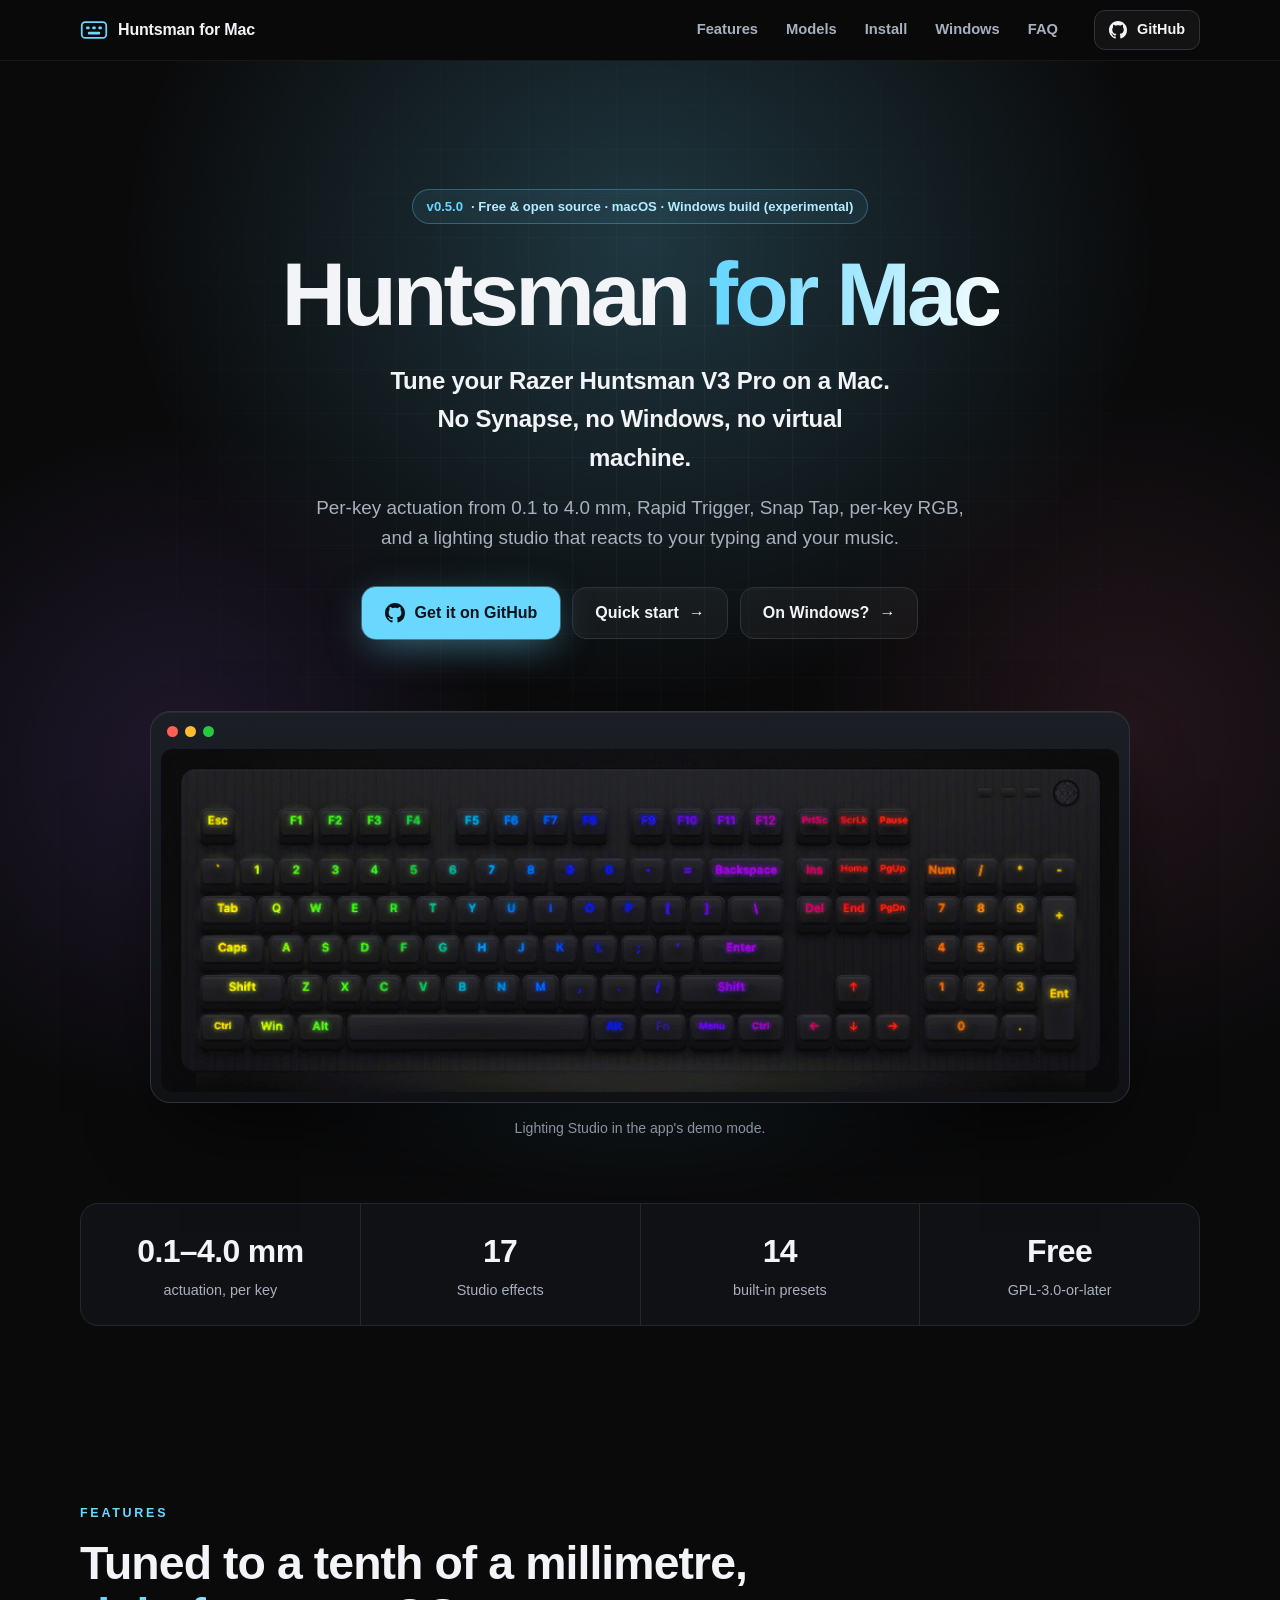
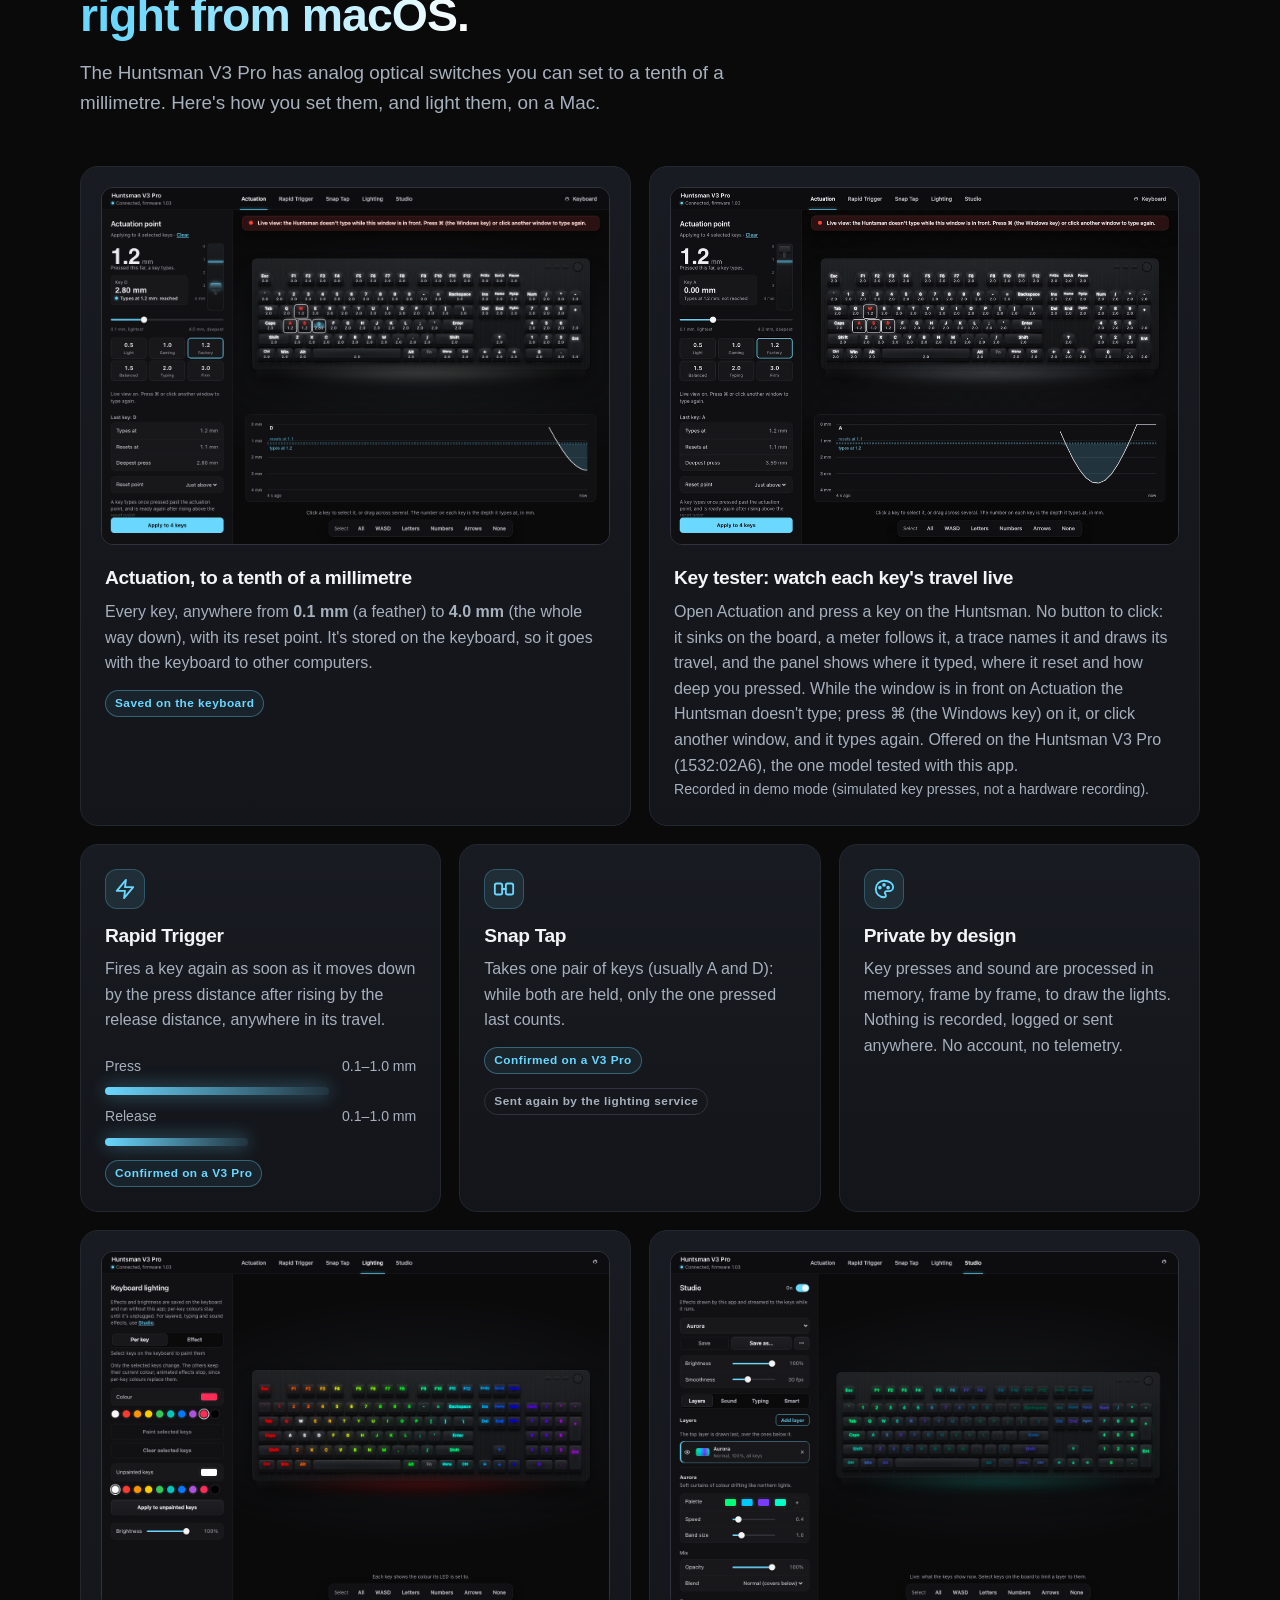
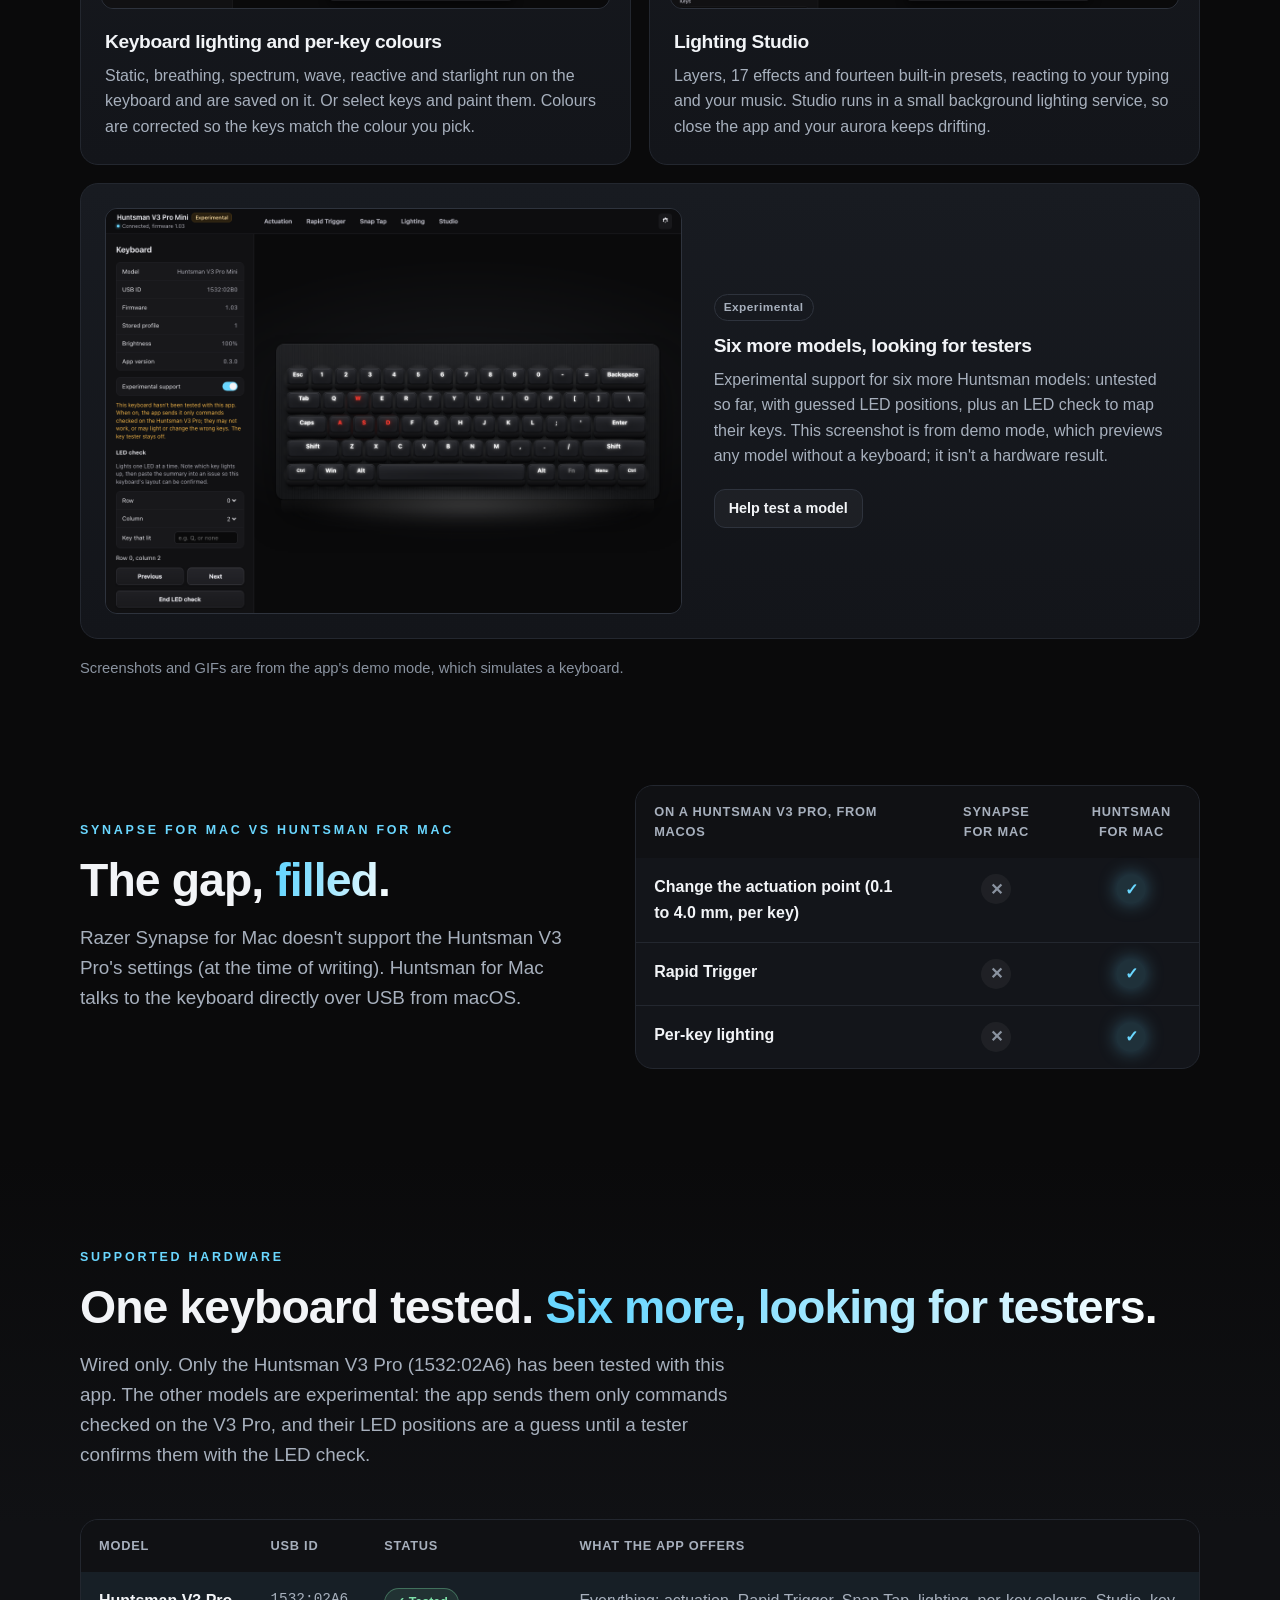
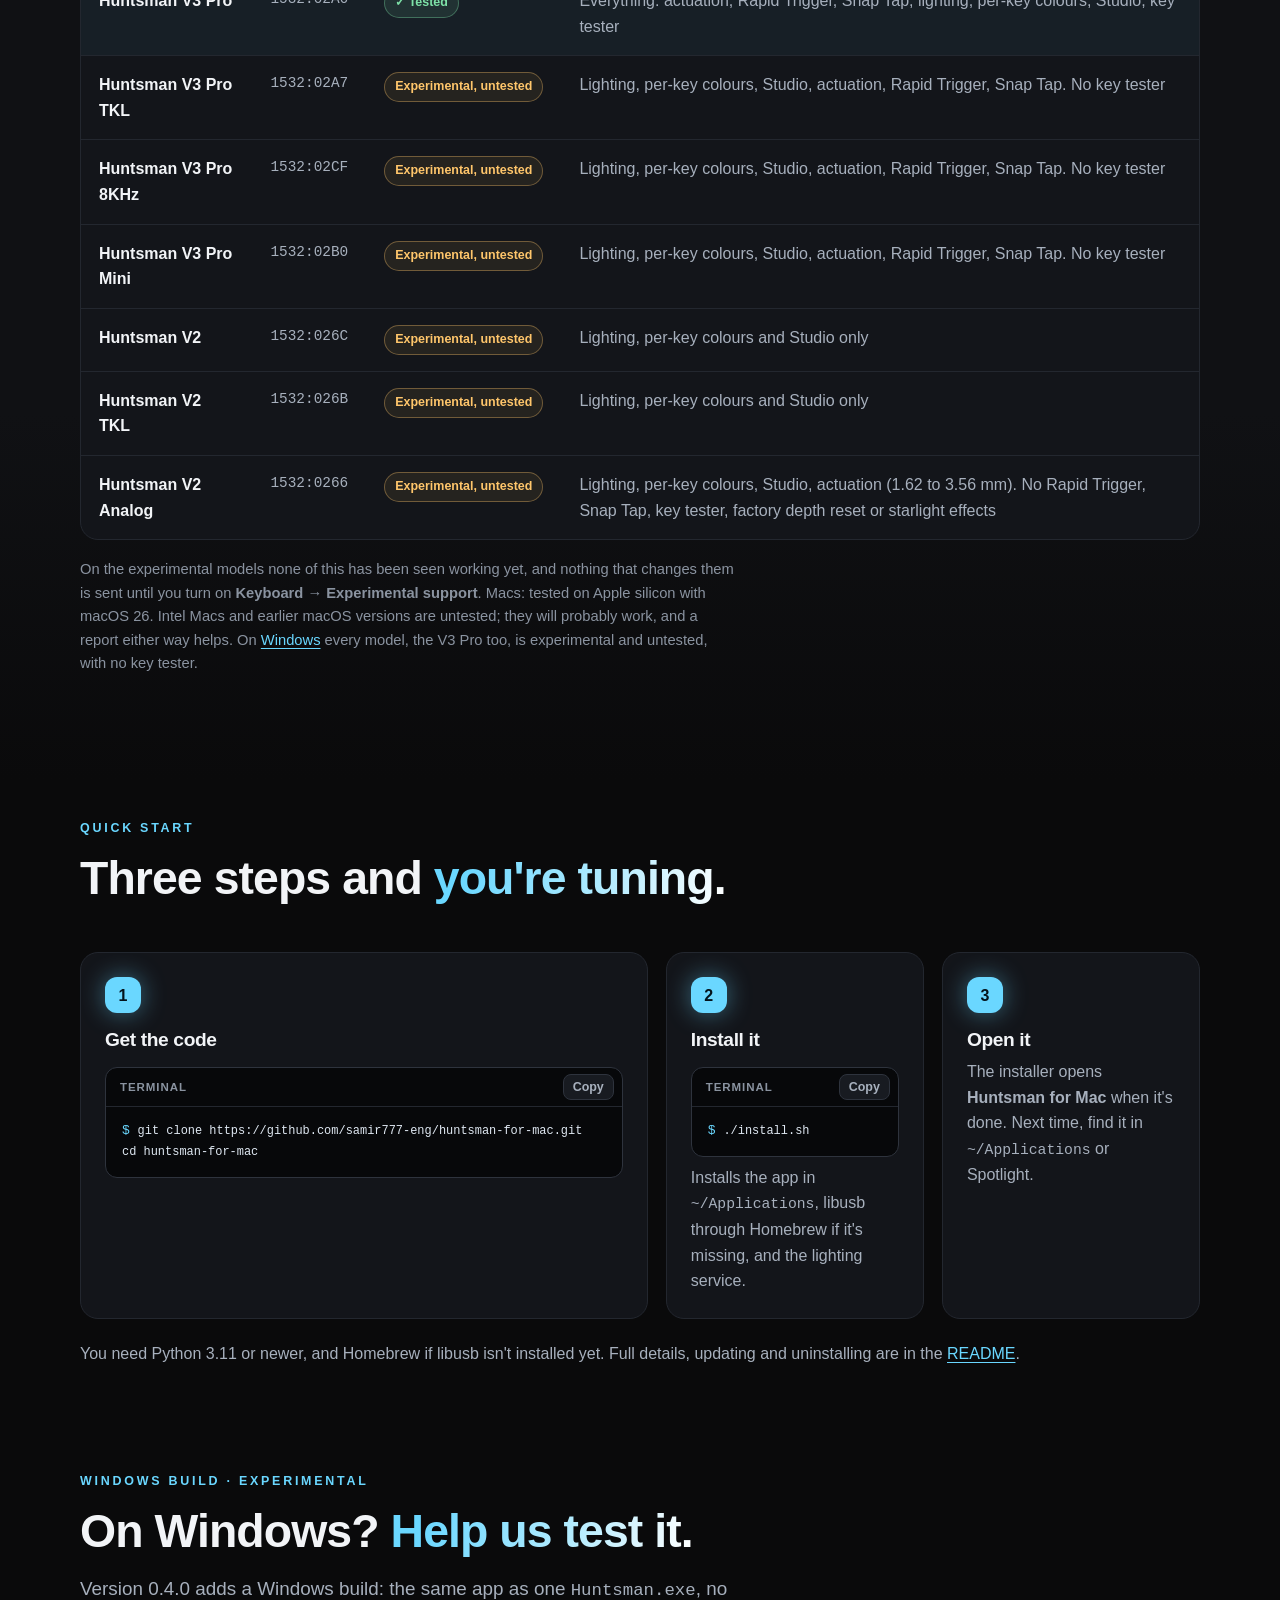
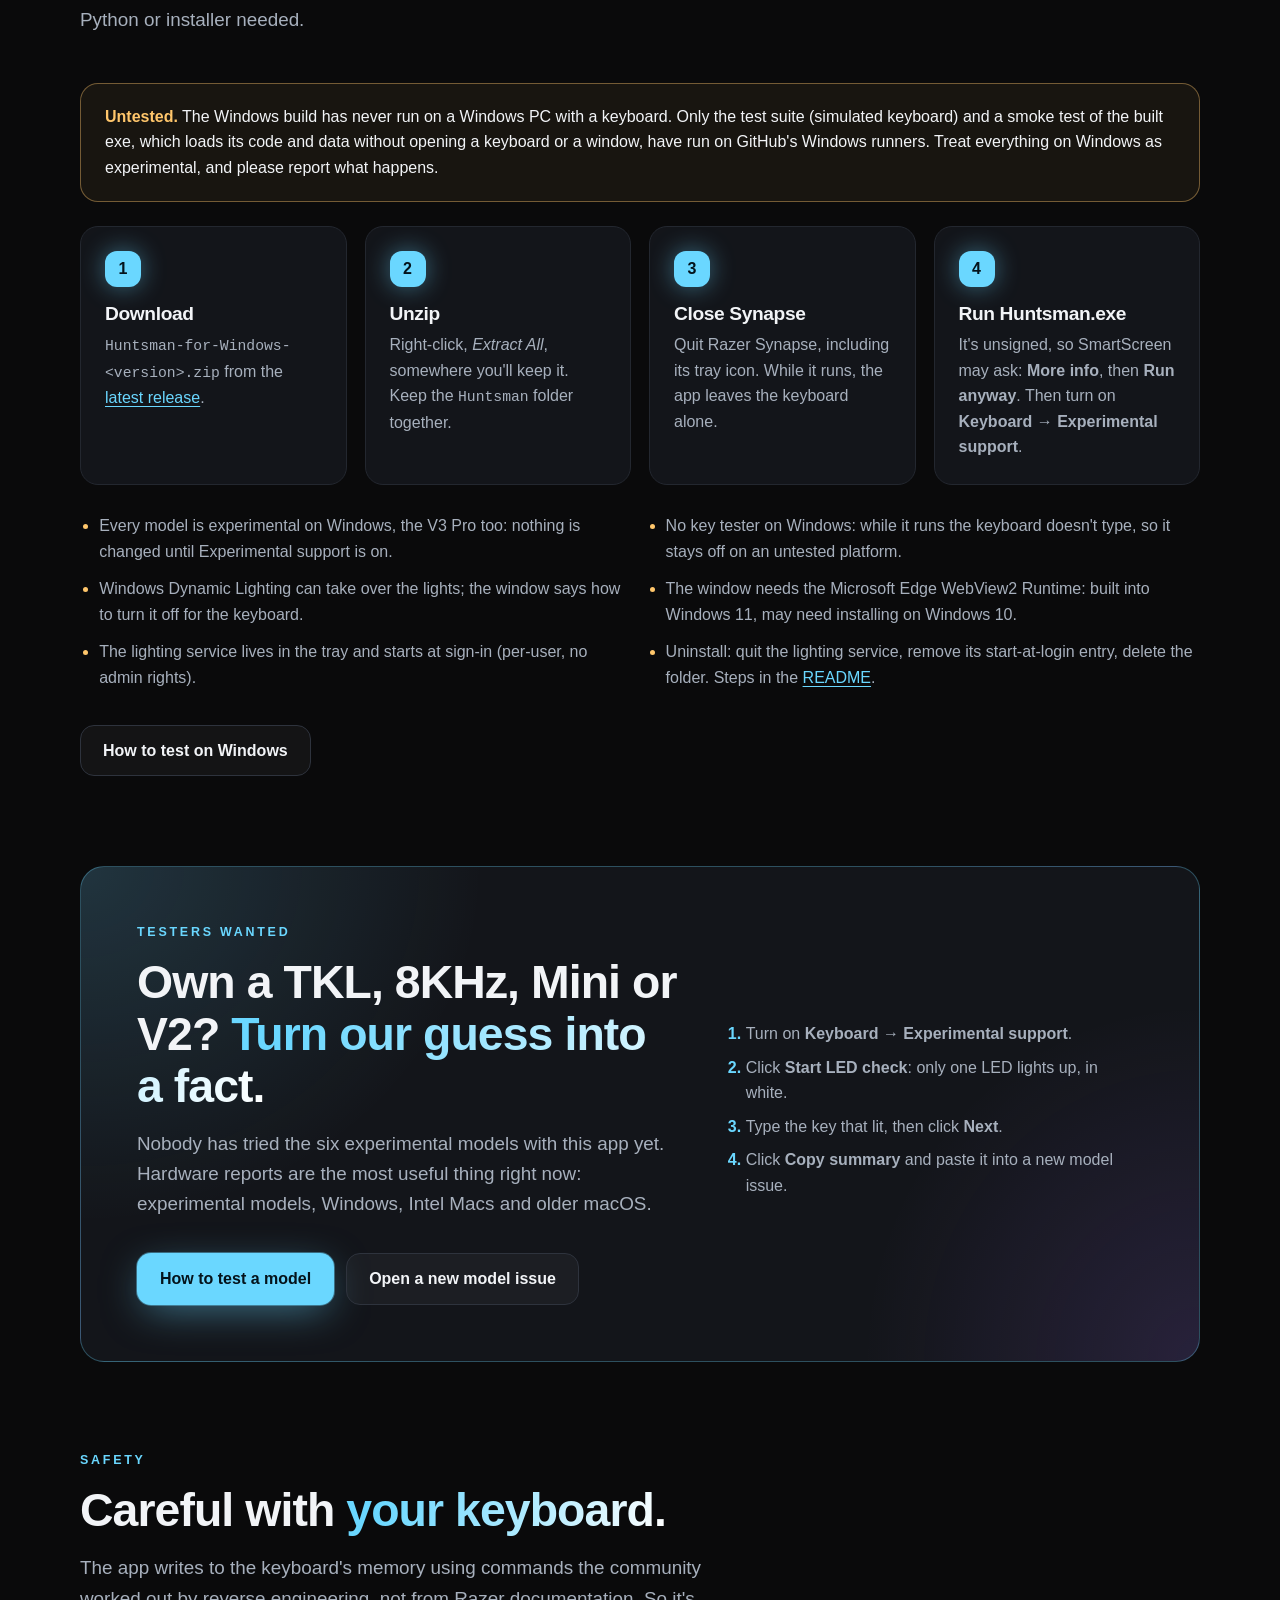
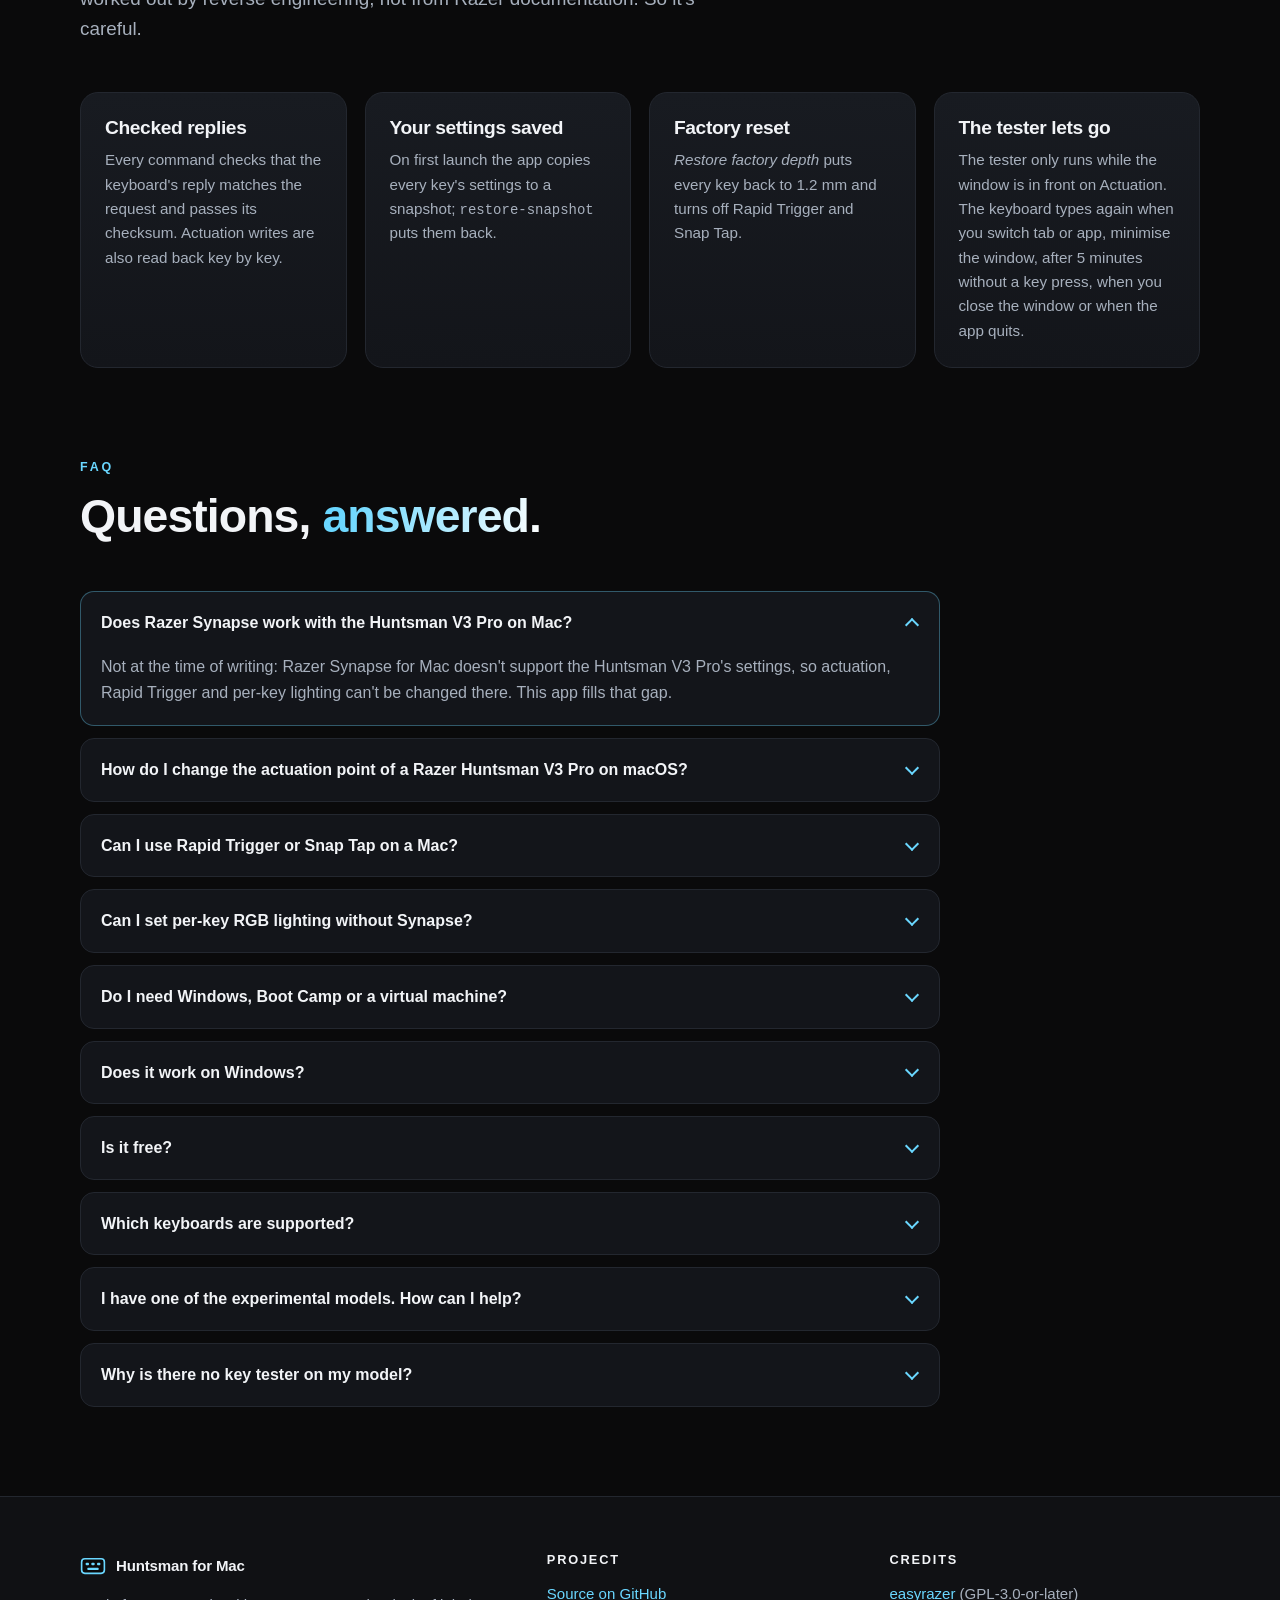
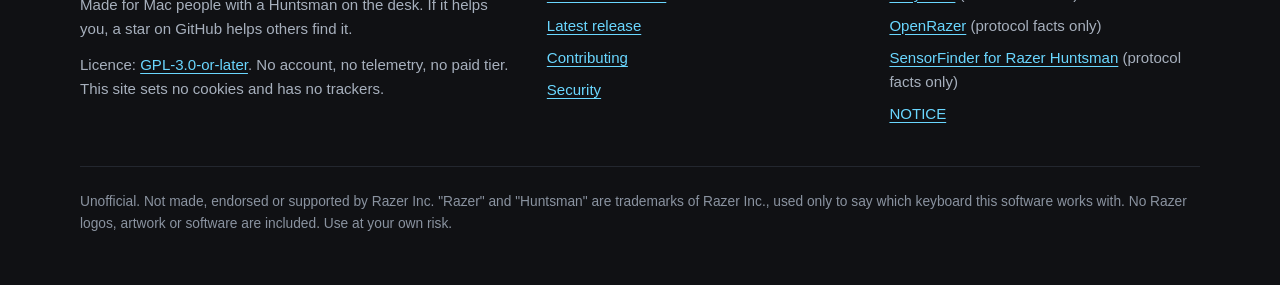
==== commit 81f4437f: "feat: self-contained Mac app and .pkg installer wizard (0.5.0) Non-developers couldn't install witho" ====
--- a/docs/index.html
+++ b/docs/index.html
@@ -32,7 +32,7 @@
   "description": "Free, open-source macOS app for the Razer Huntsman V3 Pro: per-key actuation from 0.1 to 4.0 mm, Rapid Trigger, Snap Tap, per-key RGB and a lighting studio. No Synapse needed.",
   "operatingSystem": "macOS",
   "applicationCategory": "UtilitiesApplication",
-  "softwareVersion": "0.4.2",
+  "softwareVersion": "0.5.0",
   "license": "https://spdx.org/licenses/GPL-3.0-or-later.html",
   "url": "https://samir777-eng.github.io/huntsman-for-mac/",
   "downloadUrl": "https://github.com/samir777-eng/huntsman-for-mac/releases/latest",
@@ -308,7 +308,7 @@
 <main id="main">
   <section class="hero" id="top" aria-labelledby="hero-title">
     <div class="wrap">
-      <p class="pill"><b>v0.4.2</b> · Free &amp; open source · macOS · Windows build (experimental)</p>
+      <p class="pill"><b>v0.5.0</b> · Free &amp; open source · macOS · Windows build (experimental)</p>
       <h1 id="hero-title">Huntsman <span class="grad" style="display:inline-block">for Mac</span></h1>
       <p class="sub">Tune your Razer Huntsman V3 Pro on a Mac. No Synapse, no Windows, no virtual machine.</p>
       <p class="lead">Per-key actuation from 0.1 to 4.0 mm, Rapid Trigger, Snap Tap, per-key RGB, and a lighting studio that reacts to your typing and your music.</p>
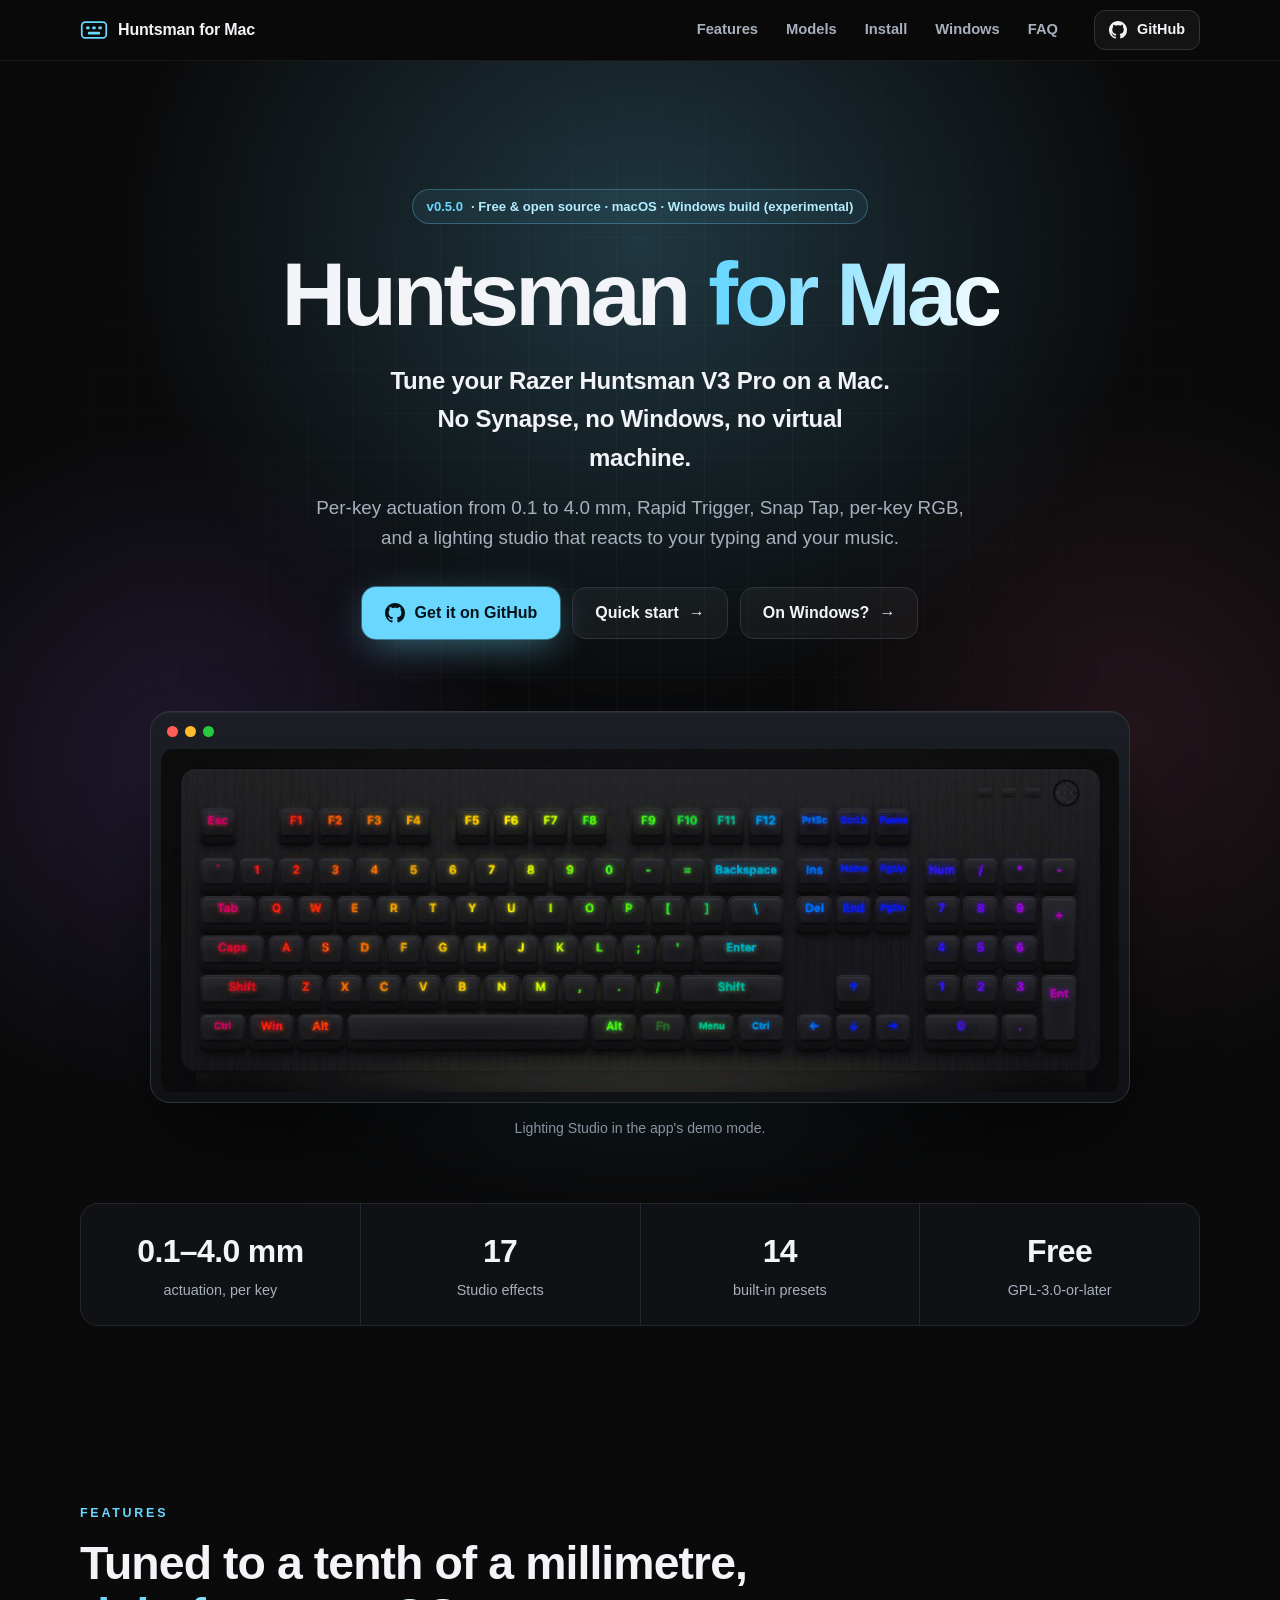
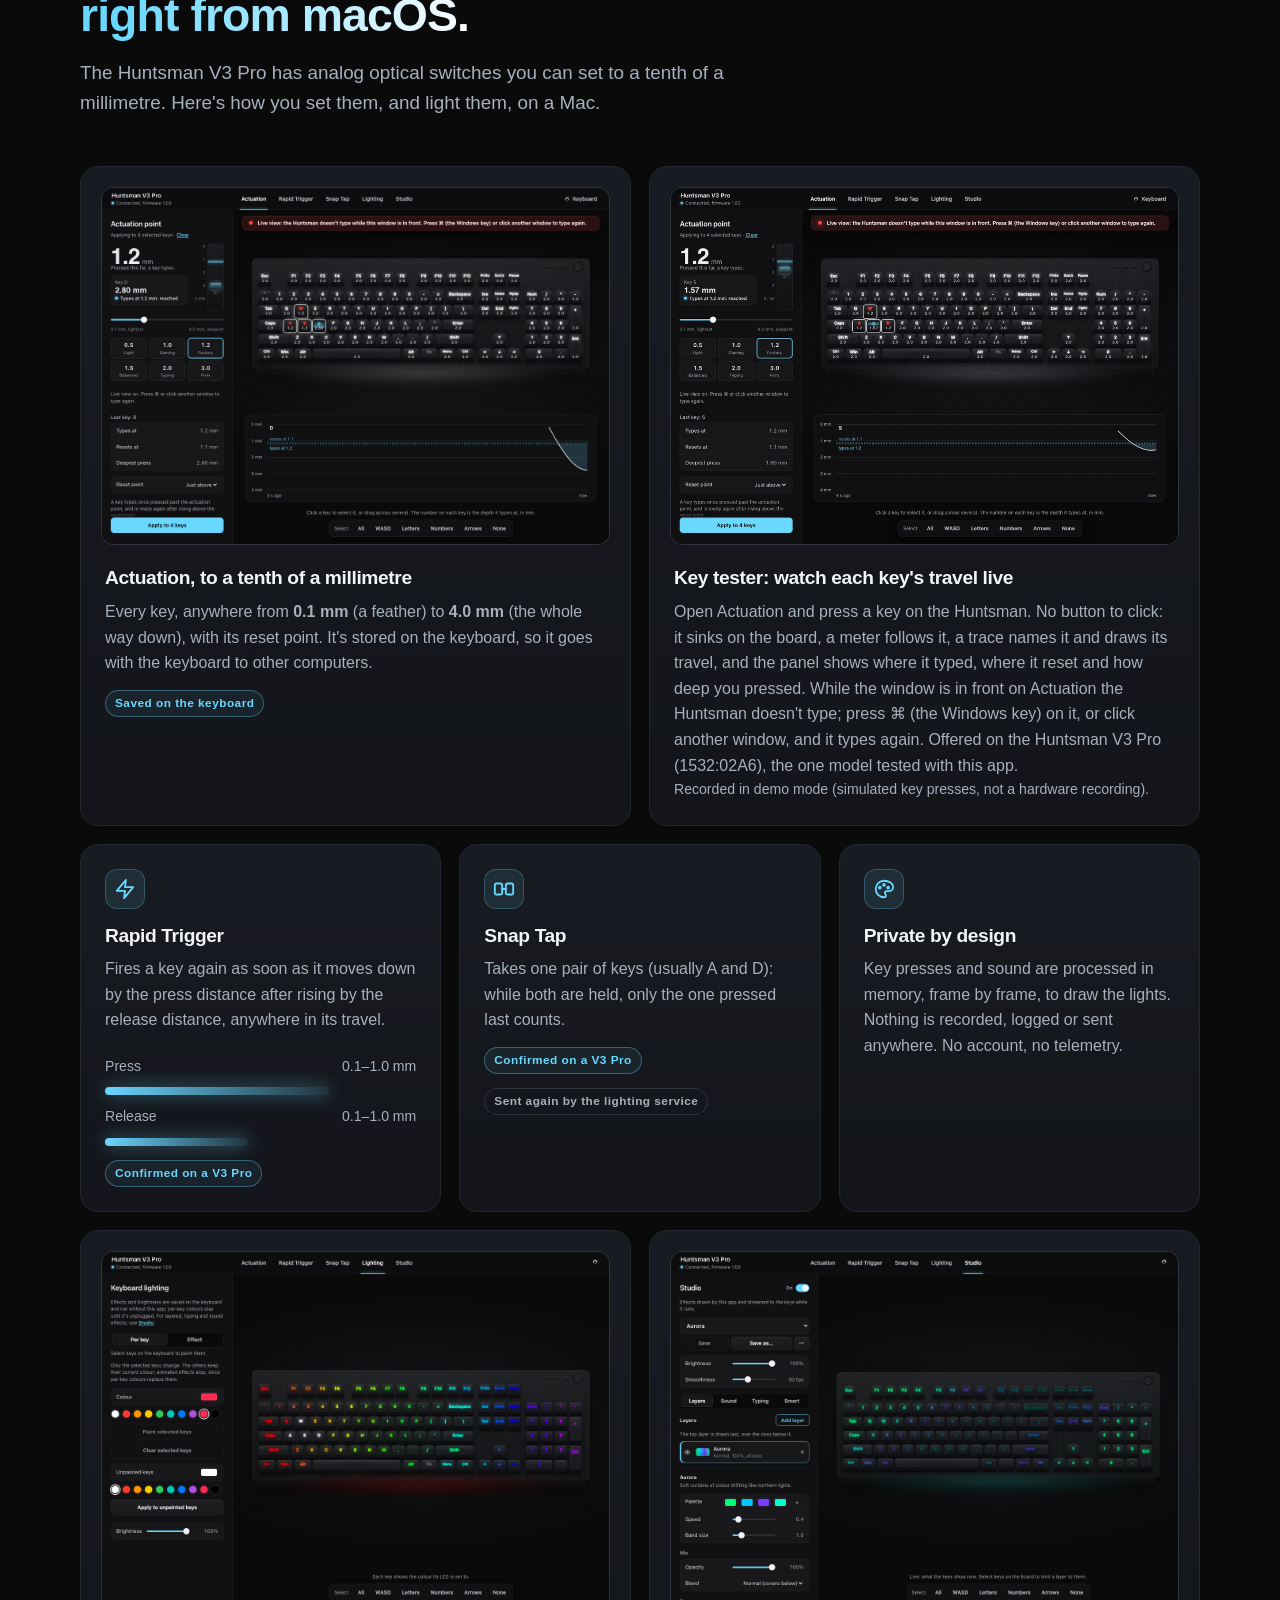
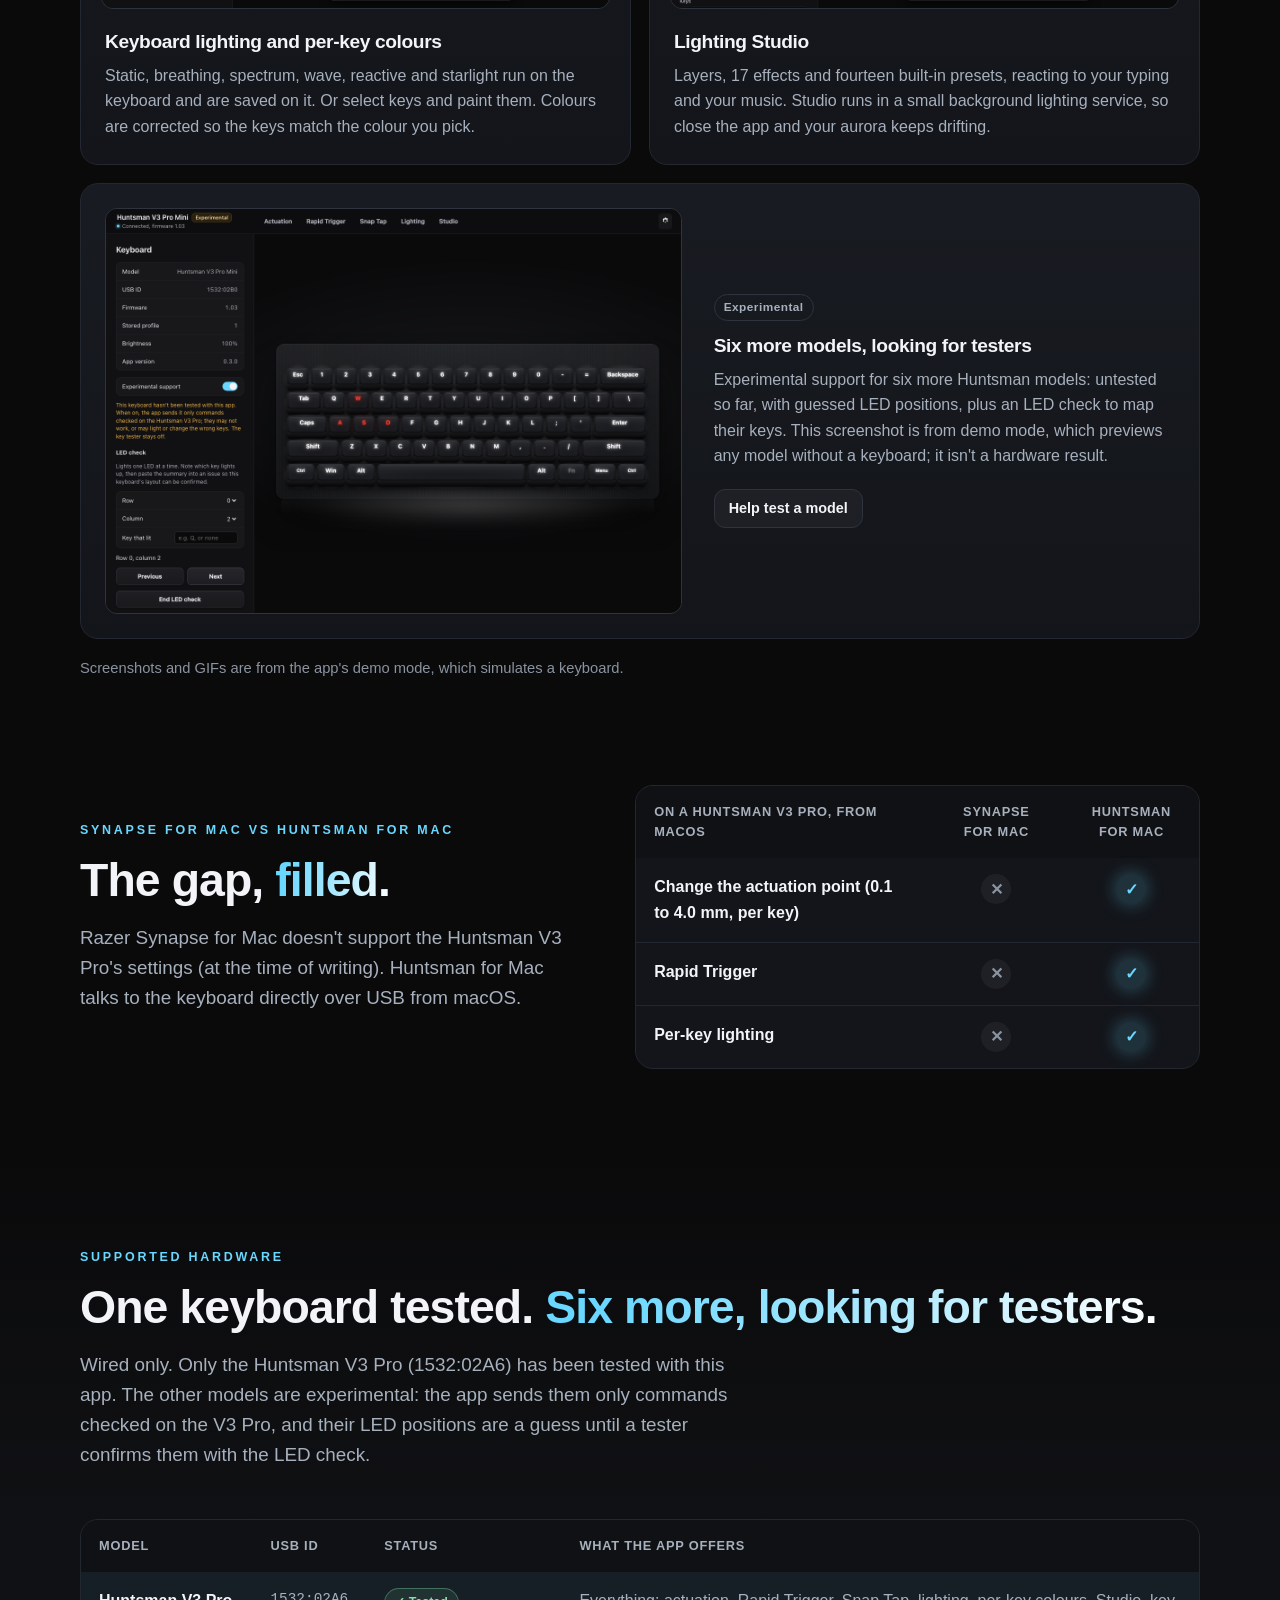
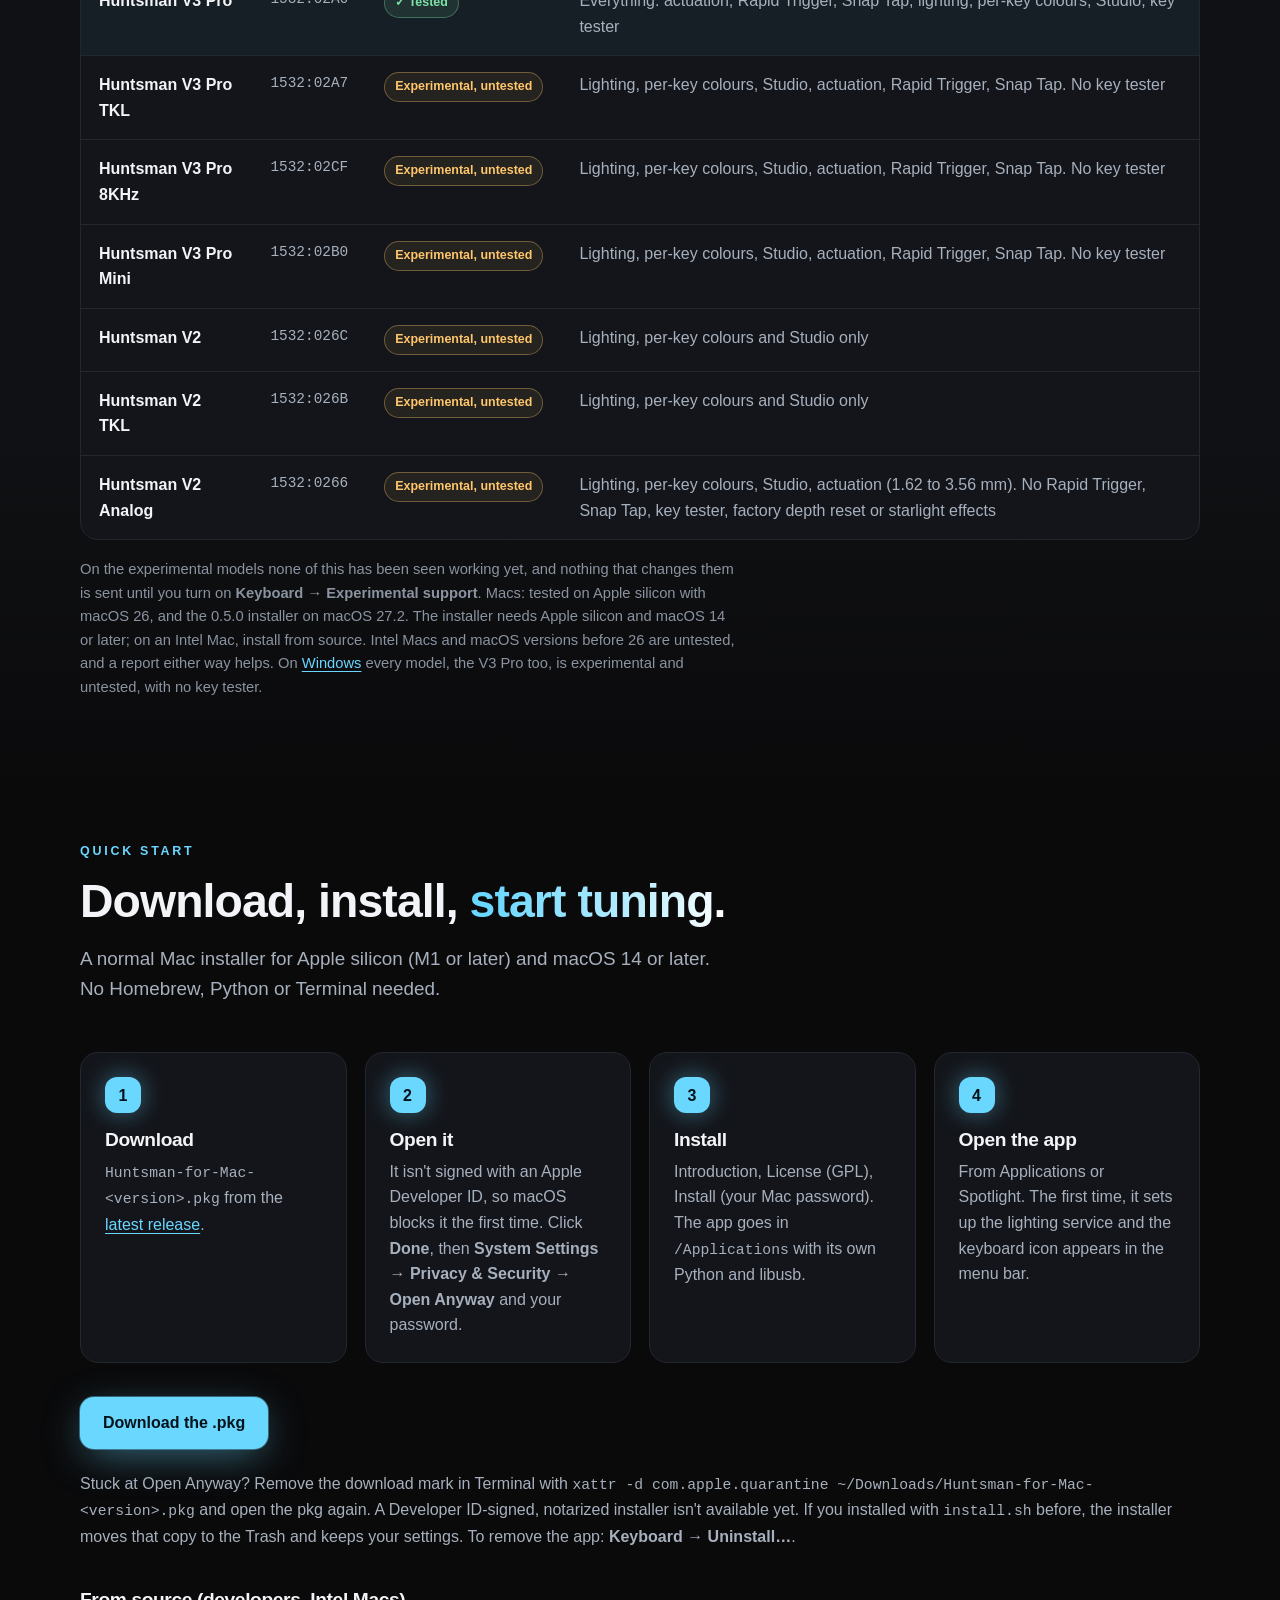
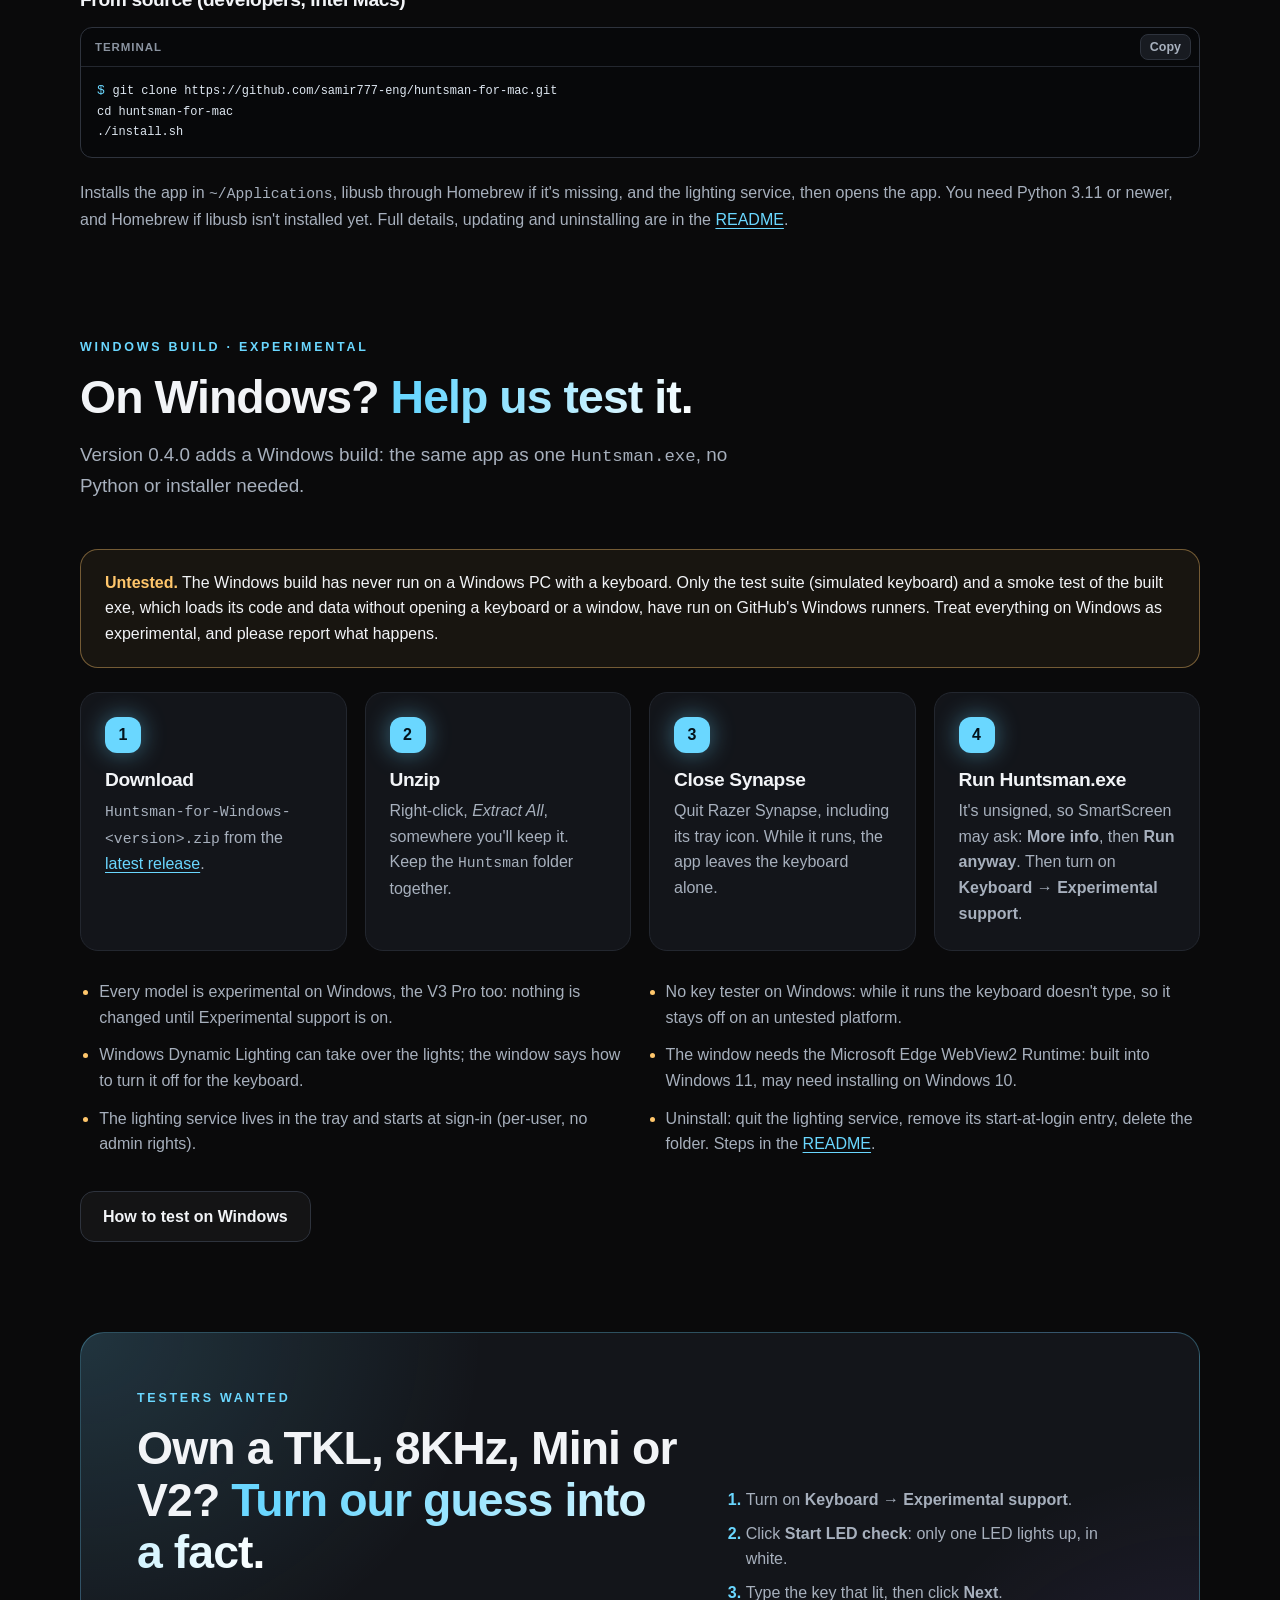
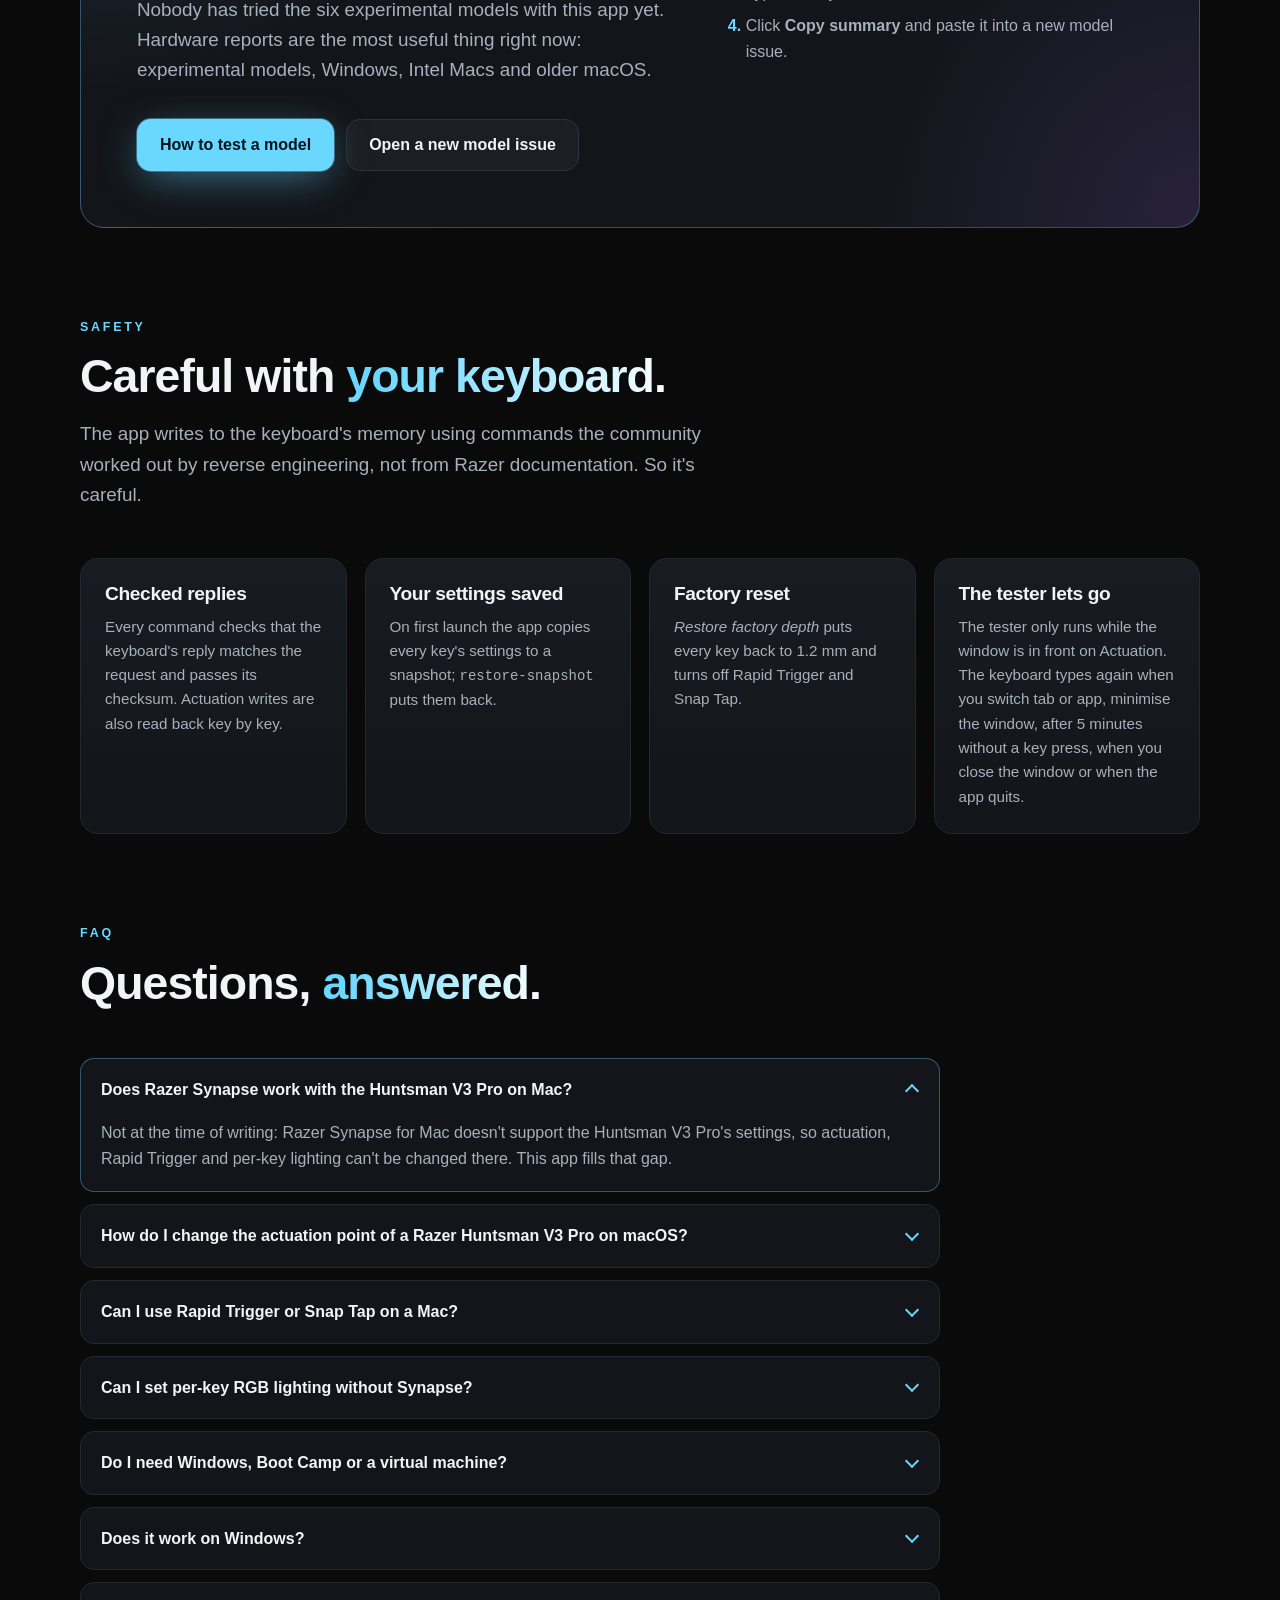
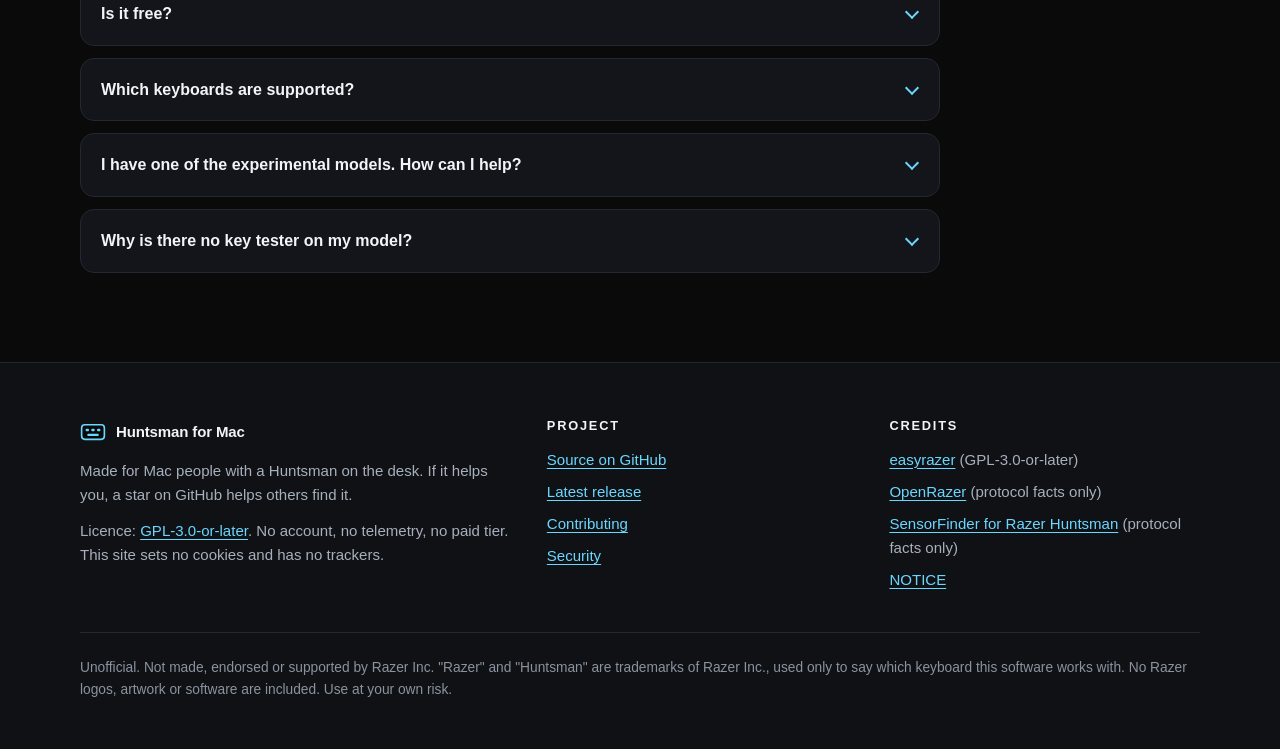
==== commit 358daaba: "docs: 0.5.0 installer docs from the hardware install test README/landing lead with the .pkg; install" ====
--- a/docs/index.html
+++ b/docs/index.html
@@ -461,7 +461,7 @@
           </tbody>
         </table>
       </div>
-      <p class="fine">On the experimental models none of this has been seen working yet, and nothing that changes them is sent until you turn on <strong>Keyboard → Experimental support</strong>. Macs: tested on Apple silicon with macOS 26. Intel Macs and earlier macOS versions are untested; they will probably work, and a report either way helps. On <a href="#windows">Windows</a> every model, the V3 Pro too, is experimental and untested, with no key tester.</p>
+      <p class="fine">On the experimental models none of this has been seen working yet, and nothing that changes them is sent until you turn on <strong>Keyboard → Experimental support</strong>. Macs: tested on Apple silicon with macOS 26, and the 0.5.0 installer on macOS 27.2. The installer needs Apple silicon and macOS 14 or later; on an Intel Mac, install from source. Intel Macs and macOS versions before 26 are untested, and a report either way helps. On <a href="#windows">Windows</a> every model, the V3 Pro too, is experimental and untested, with no key tester.</p>
     </div>
   </section>
 
@@ -469,25 +469,37 @@
     <div class="wrap">
       <div class="section-head">
         <p class="eyebrow">Quick start</p>
-        <h2 id="install-title">Three steps and <span class="grad">you're tuning.</span></h2>
-      </div>
-      <ol class="steps" style="list-style:none;margin:0;padding:0">
-        <li class="step">
-          <h3>Get the code</h3>
-          <div class="code"><div class="code-bar"><span>Terminal</span><button class="copy" type="button" hidden aria-label="Copy clone commands" data-copy="git clone https://github.com/samir777-eng/huntsman-for-mac.git&#10;cd huntsman-for-mac">Copy</button></div><pre><code>git clone https://github.com/samir777-eng/huntsman-for-mac.git
-cd huntsman-for-mac</code></pre></div>
-        </li>
-        <li class="step">
-          <h3>Install it</h3>
-          <div class="code"><div class="code-bar"><span>Terminal</span><button class="copy" type="button" hidden aria-label="Copy install command" data-copy="./install.sh">Copy</button></div><pre><code>./install.sh</code></pre></div>
-          <p>Installs the app in <code>~/Applications</code>, libusb through Homebrew if it's missing, and the lighting service.</p>
+        <h2 id="install-title">Download, install, <span class="grad">start tuning.</span></h2>
+        <p class="lead">A normal Mac installer for Apple silicon (M1 or later) and macOS 14 or later. No Homebrew, Python or Terminal needed.</p>
+      </div>
+      <ol class="steps four" style="list-style:none;margin:0;padding:0">
+        <li class="step">
+          <h3>Download</h3>
+          <p><code>Huntsman-for-Mac-&lt;version&gt;.pkg</code> from the <a href="https://github.com/samir777-eng/huntsman-for-mac/releases/latest">latest release</a>.</p>
         </li>
         <li class="step">
           <h3>Open it</h3>
-          <p>The installer opens <strong>Huntsman for Mac</strong> when it's done. Next time, find it in <code>~/Applications</code> or Spotlight.</p>
+          <p>It isn't signed with an Apple Developer ID, so macOS blocks it the first time. Click <strong>Done</strong>, then <strong>System Settings → Privacy &amp; Security → Open Anyway</strong> and your password.</p>
+        </li>
+        <li class="step">
+          <h3>Install</h3>
+          <p>Introduction, License (GPL), Install (your Mac password). The app goes in <code>/Applications</code> with its own Python and libusb.</p>
+        </li>
+        <li class="step">
+          <h3>Open the app</h3>
+          <p>From Applications or Spotlight. The first time, it sets up the lighting service and the keyboard icon appears in the menu bar.</p>
         </li>
       </ol>
-      <p class="req">You need Python 3.11 or newer, and Homebrew if libusb isn't installed yet. Full details, updating and uninstalling are in the <a href="https://github.com/samir777-eng/huntsman-for-mac#install">README</a>.</p>
+      <div class="cta" style="justify-content:flex-start">
+        <a class="btn btn-primary" href="https://github.com/samir777-eng/huntsman-for-mac/releases/latest">Download the .pkg</a>
+      </div>
+      <p class="req" style="overflow-wrap:anywhere">Stuck at Open Anyway? Remove the download mark in Terminal with <code>xattr -d com.apple.quarantine ~/Downloads/Huntsman-for-Mac-&lt;version&gt;.pkg</code> and open the pkg again. A Developer ID-signed, notarized installer isn't available yet. If you installed with <code>install.sh</code> before, the installer moves that copy to the Trash and keeps your settings. To remove the app: <strong>Keyboard → Uninstall…</strong>.</p>
+
+      <h3 style="margin-top:40px">From source (developers, Intel Macs)</h3>
+      <div class="code"><div class="code-bar"><span>Terminal</span><button class="copy" type="button" hidden aria-label="Copy install commands" data-copy="git clone https://github.com/samir777-eng/huntsman-for-mac.git&#10;cd huntsman-for-mac&#10;./install.sh">Copy</button></div><pre><code>git clone https://github.com/samir777-eng/huntsman-for-mac.git
+cd huntsman-for-mac
+./install.sh</code></pre></div>
+      <p class="req">Installs the app in <code>~/Applications</code>, libusb through Homebrew if it's missing, and the lighting service, then opens the app. You need Python 3.11 or newer, and Homebrew if libusb isn't installed yet. Full details, updating and uninstalling are in the <a href="https://github.com/samir777-eng/huntsman-for-mac#install">README</a>.</p>
     </div>
   </section>
 
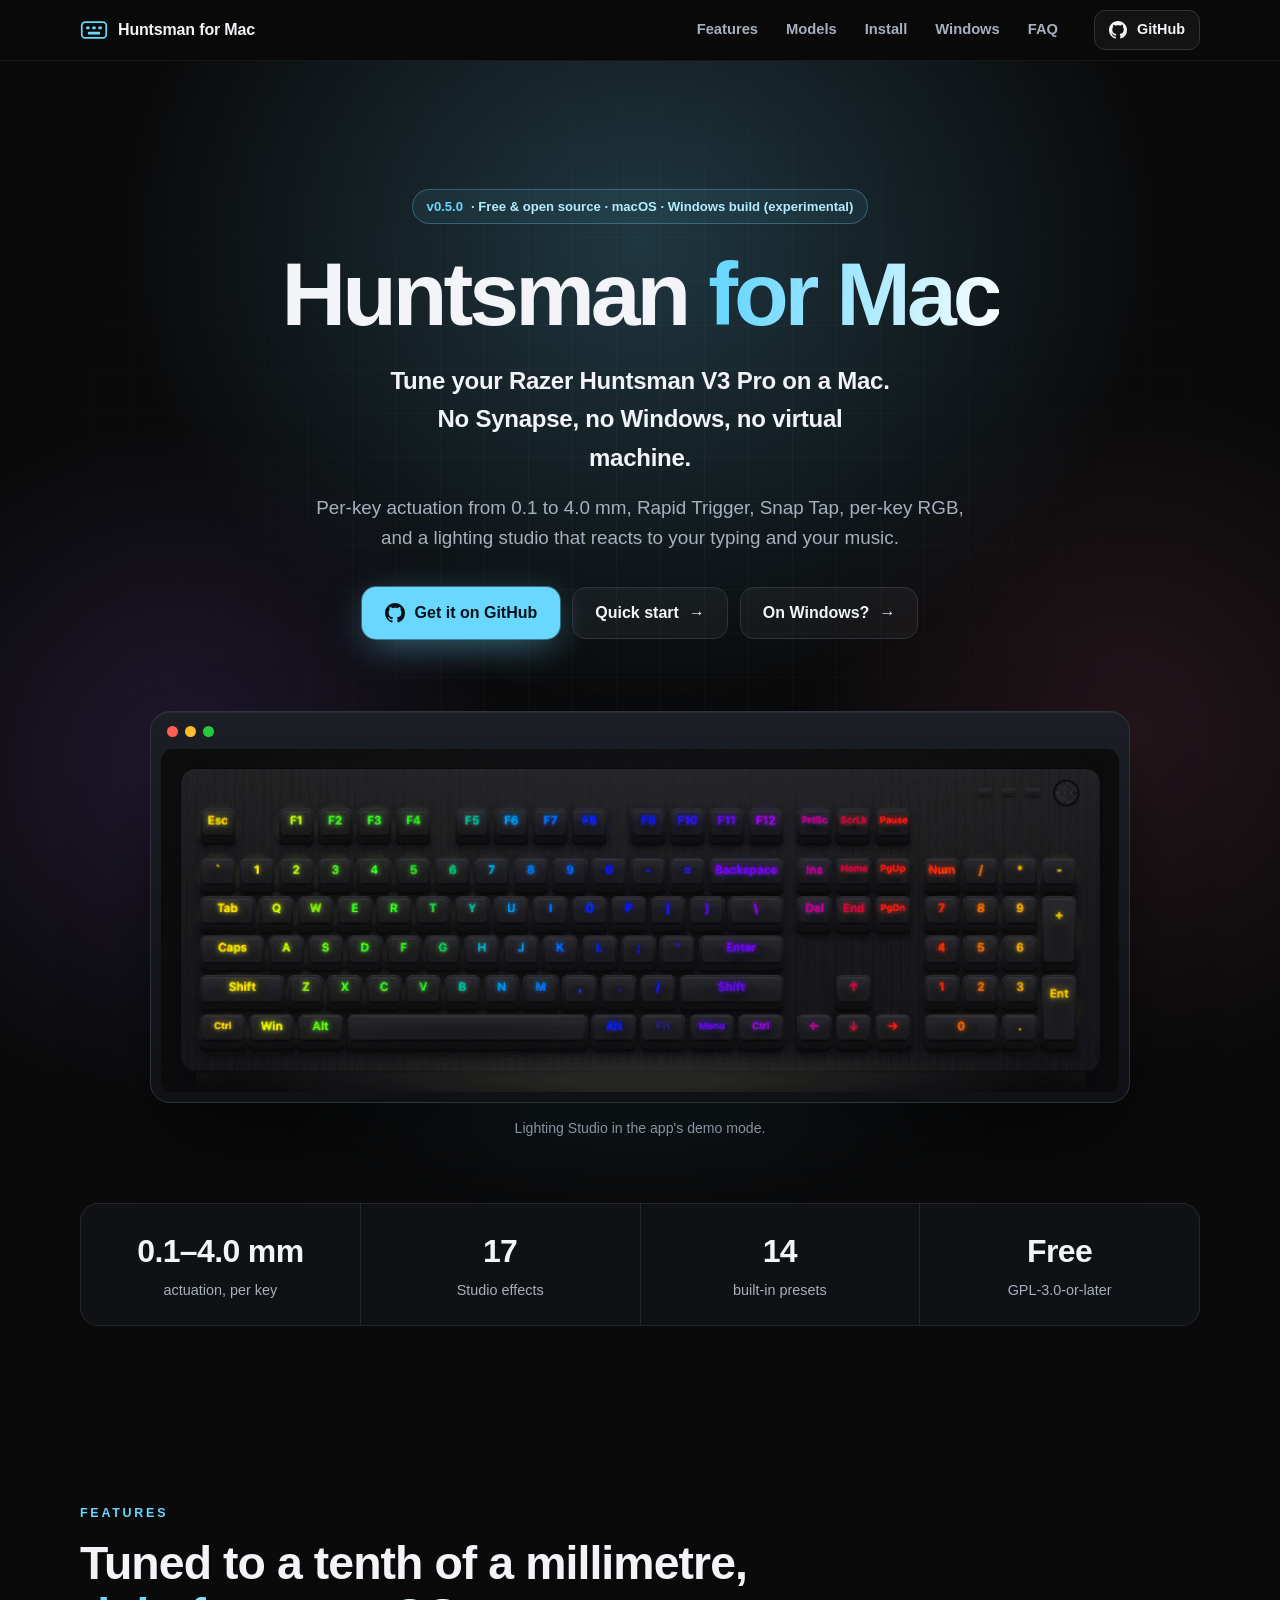
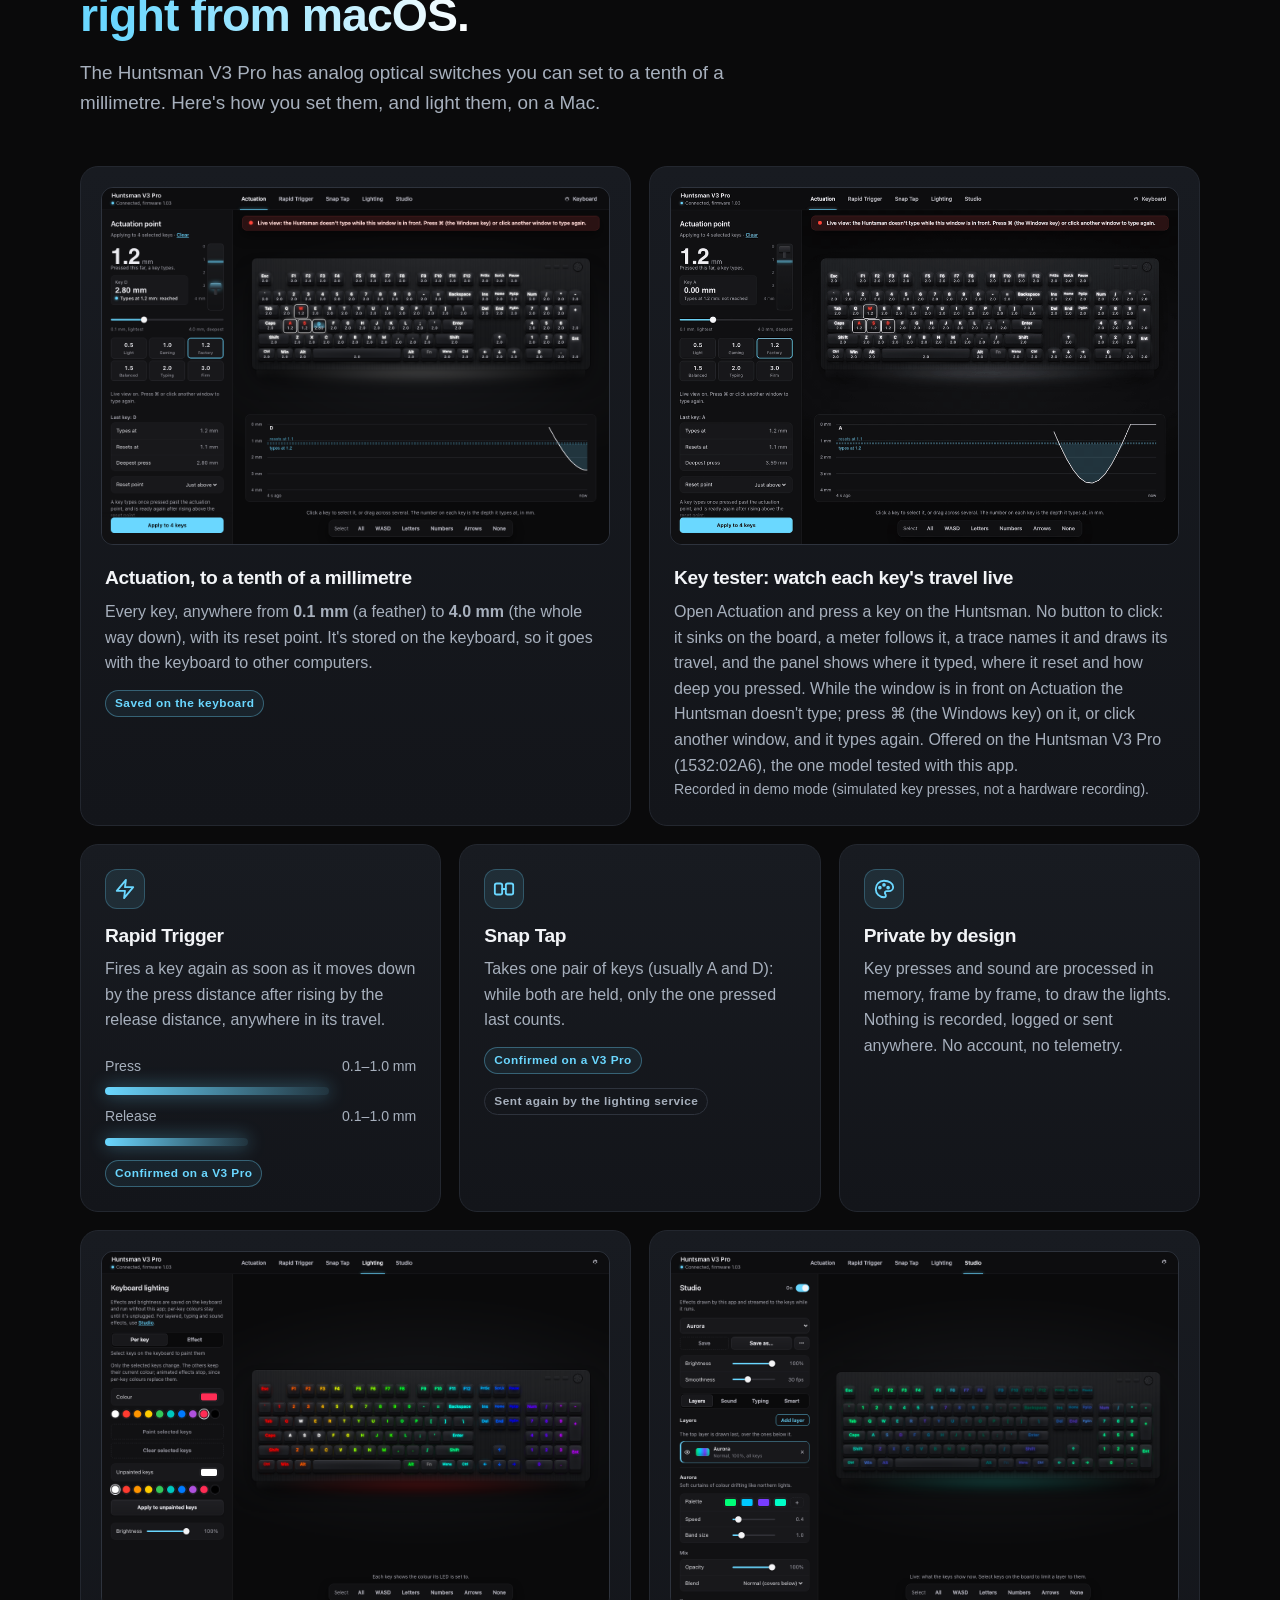
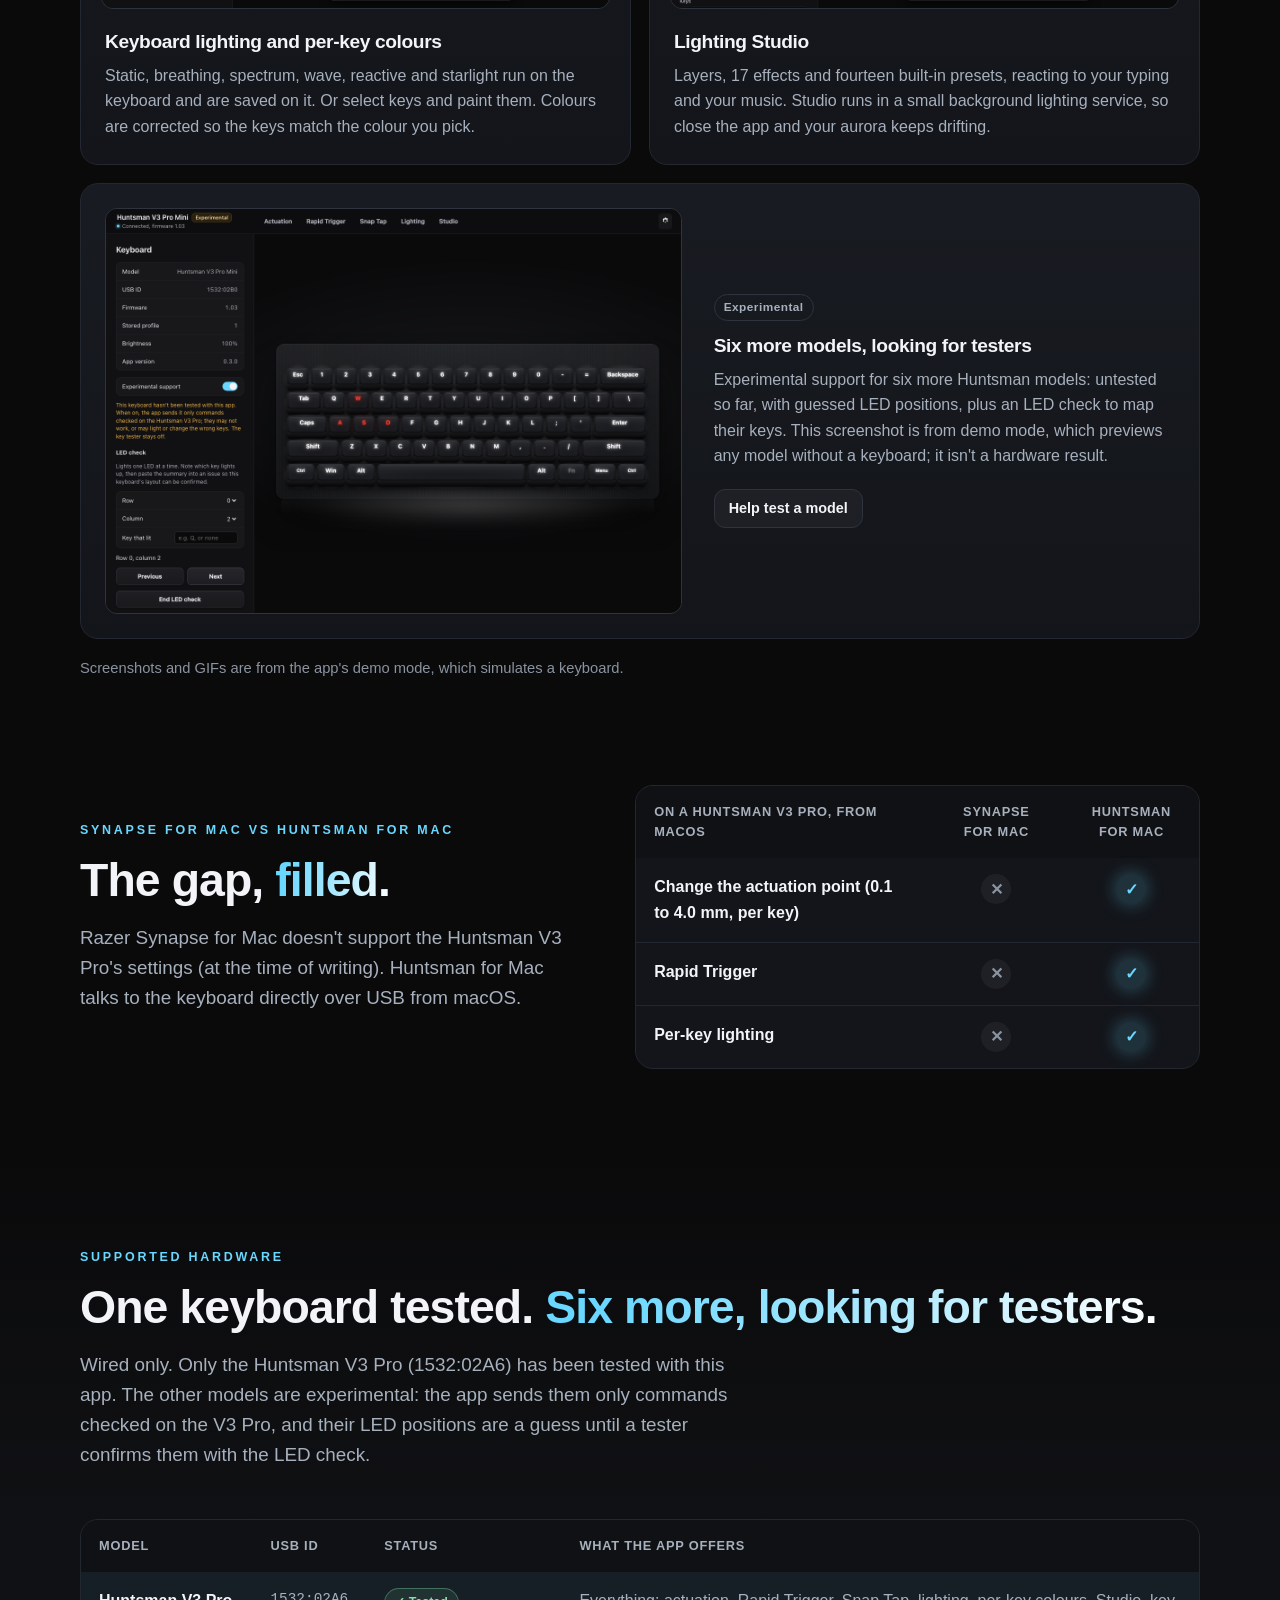
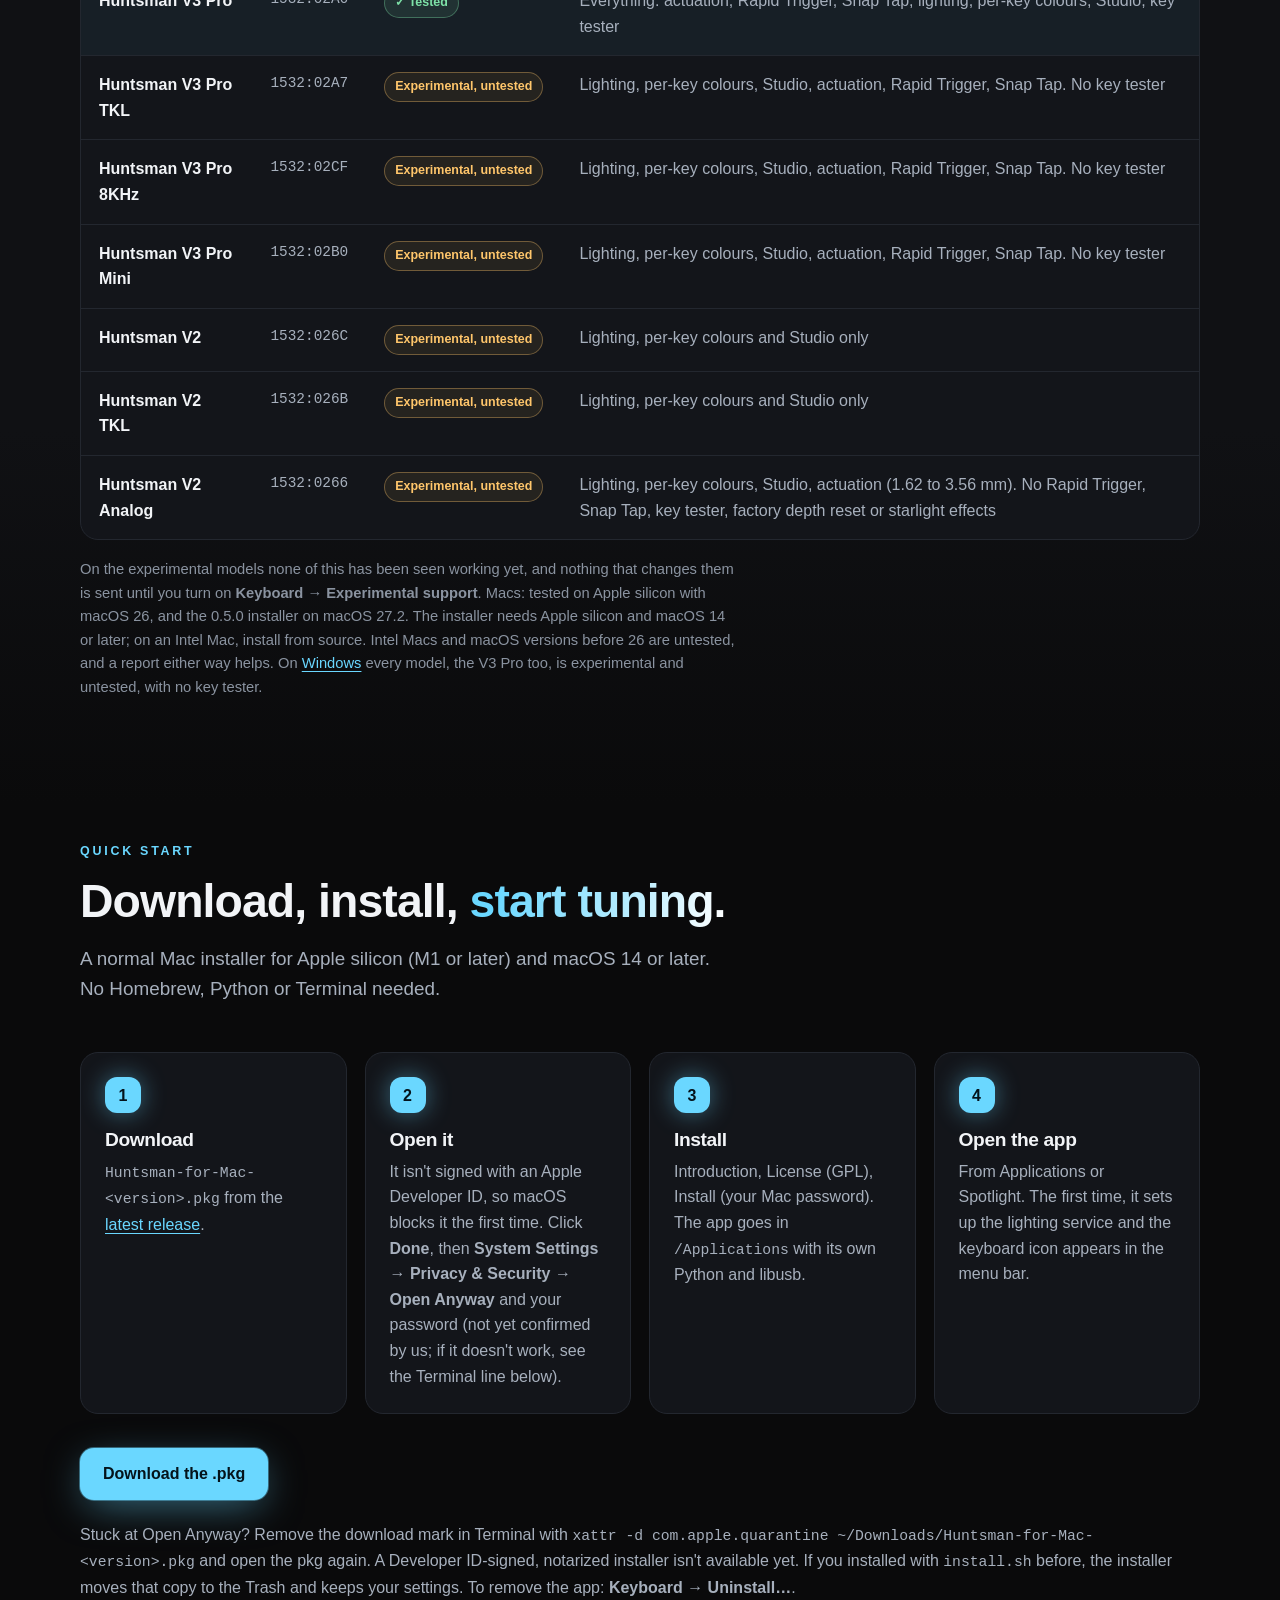
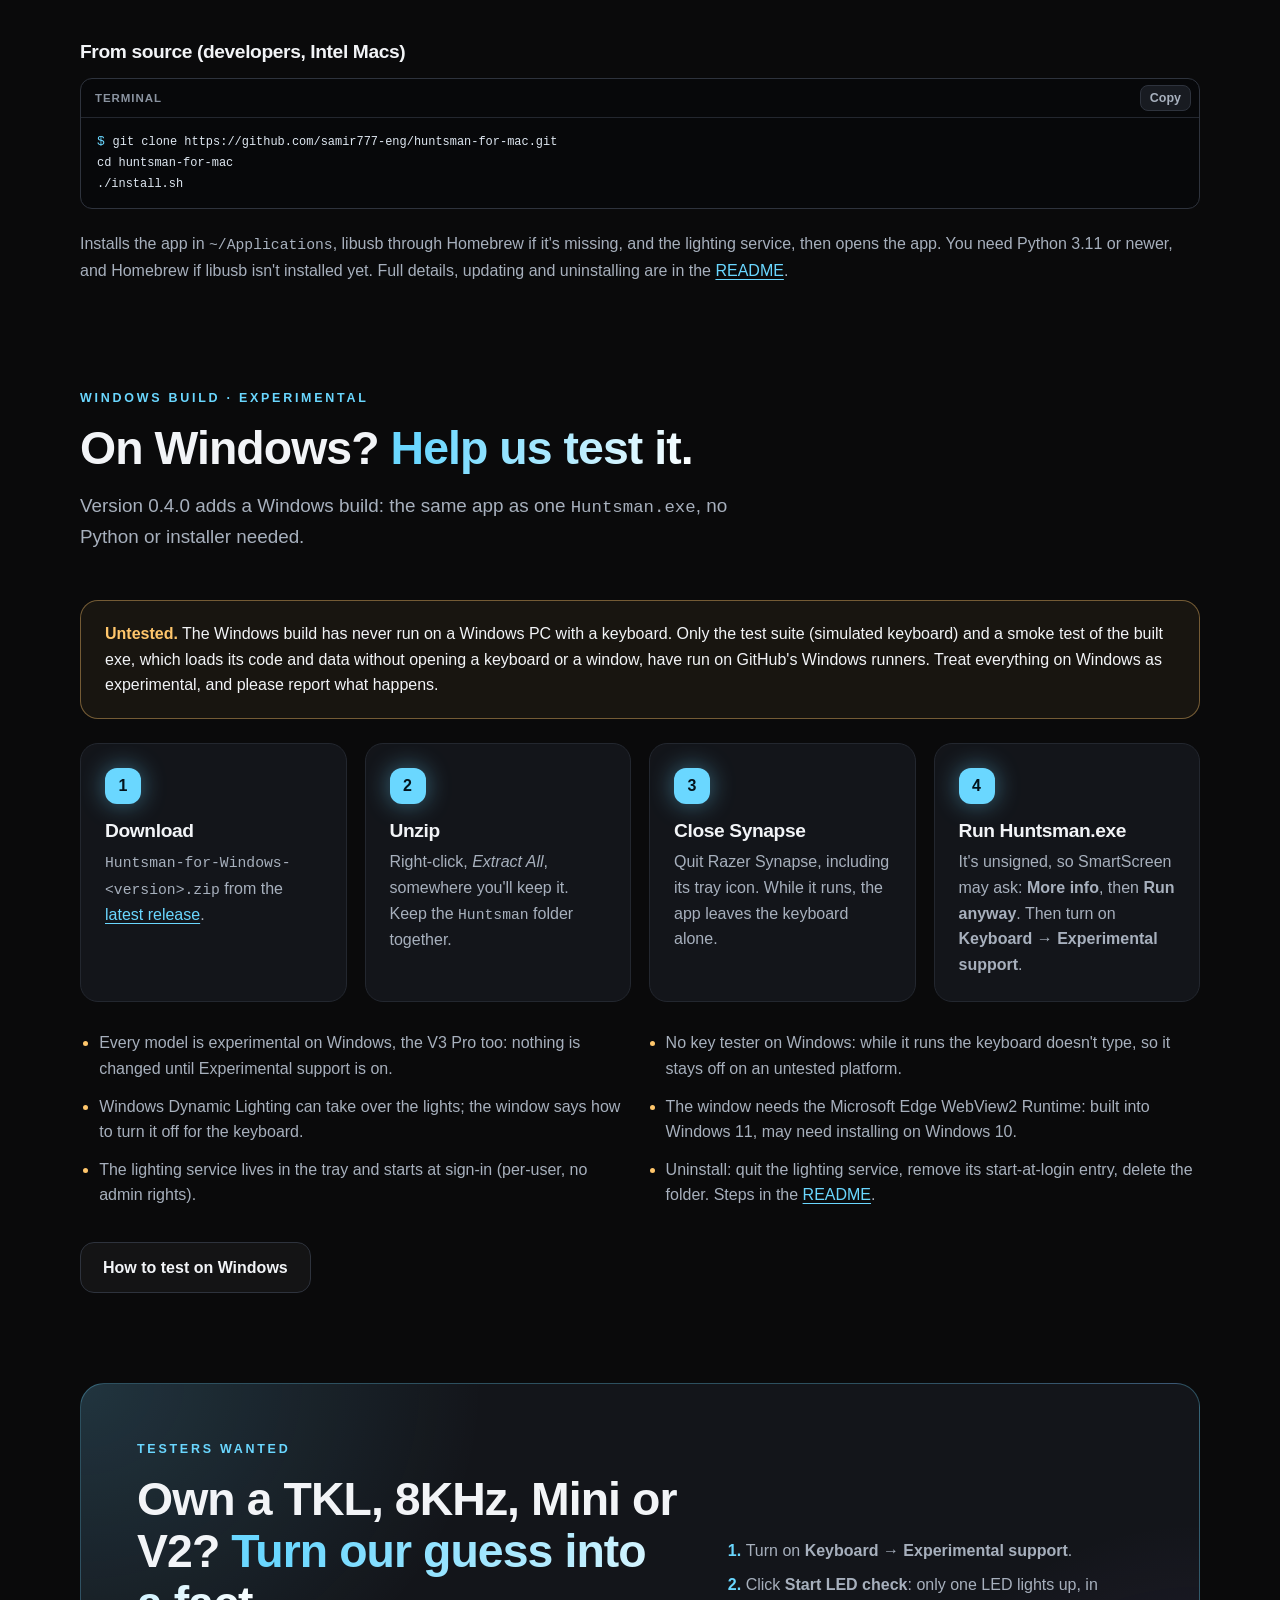
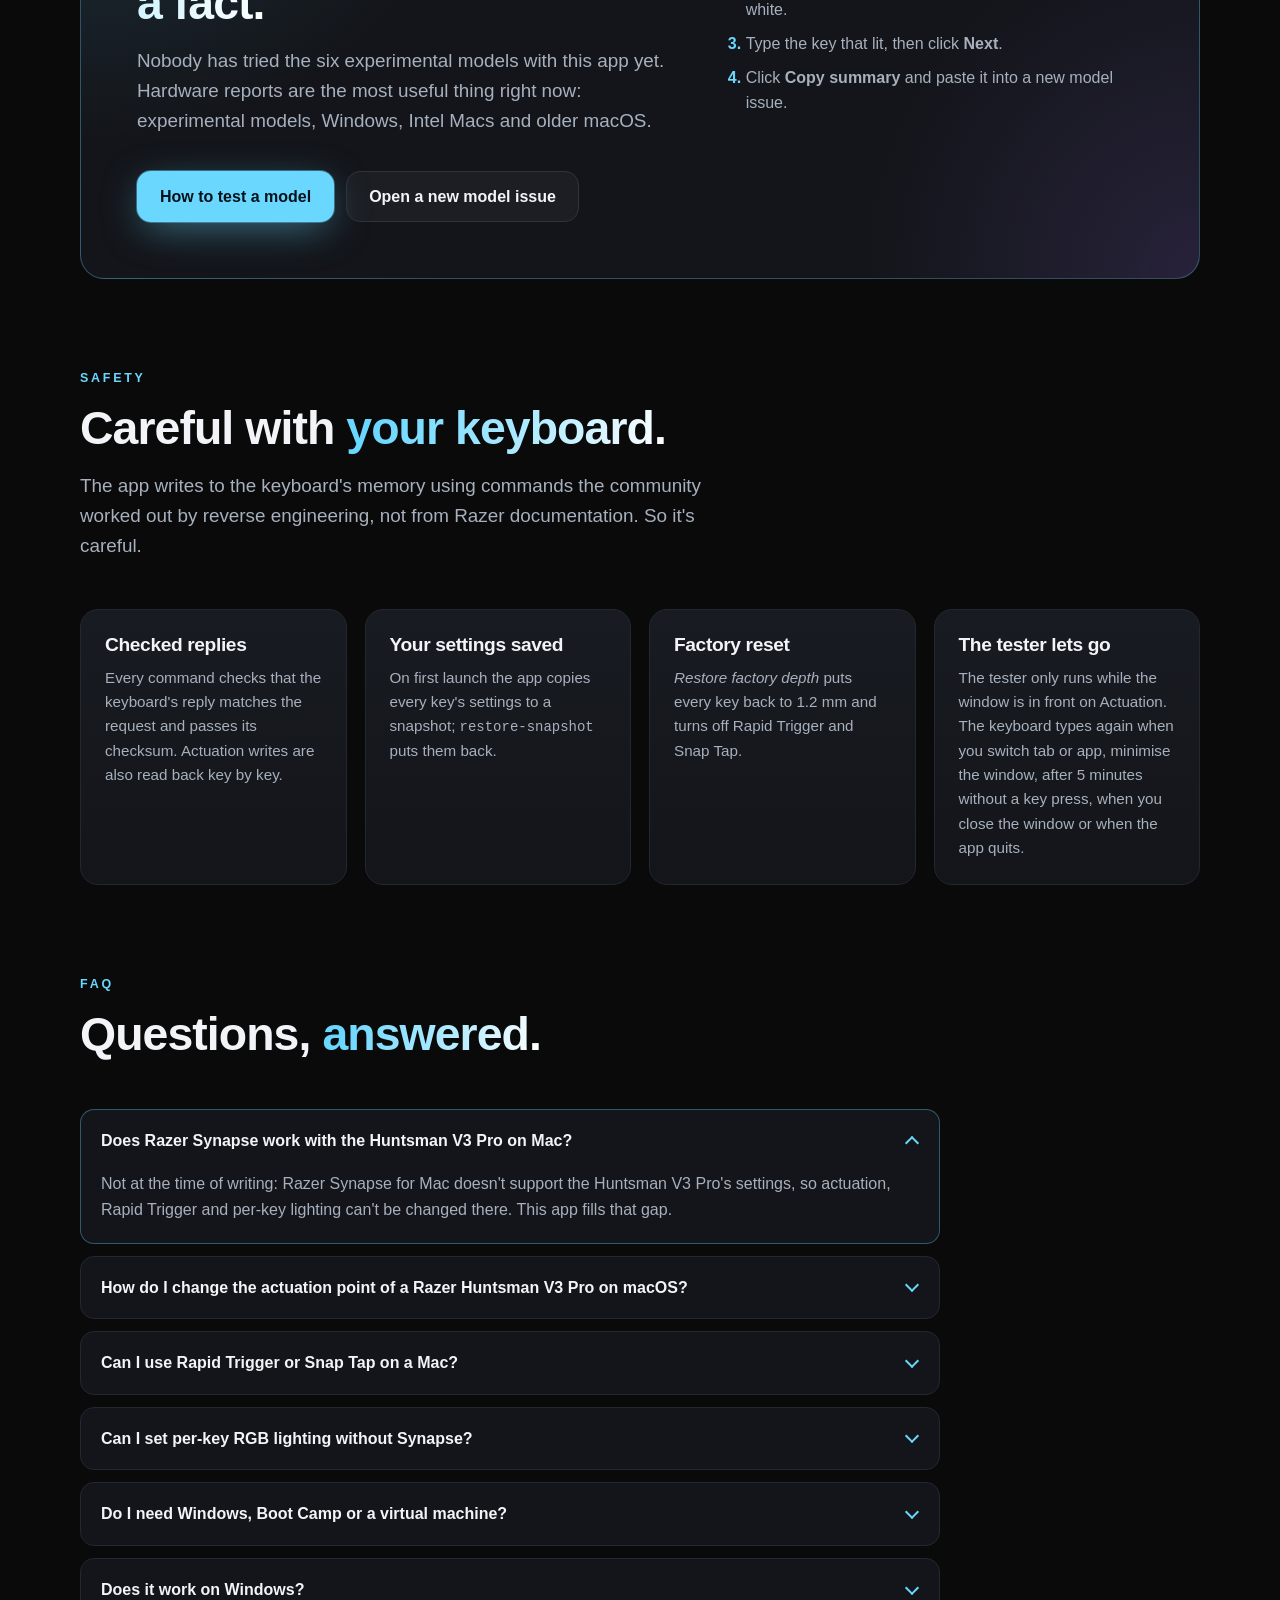
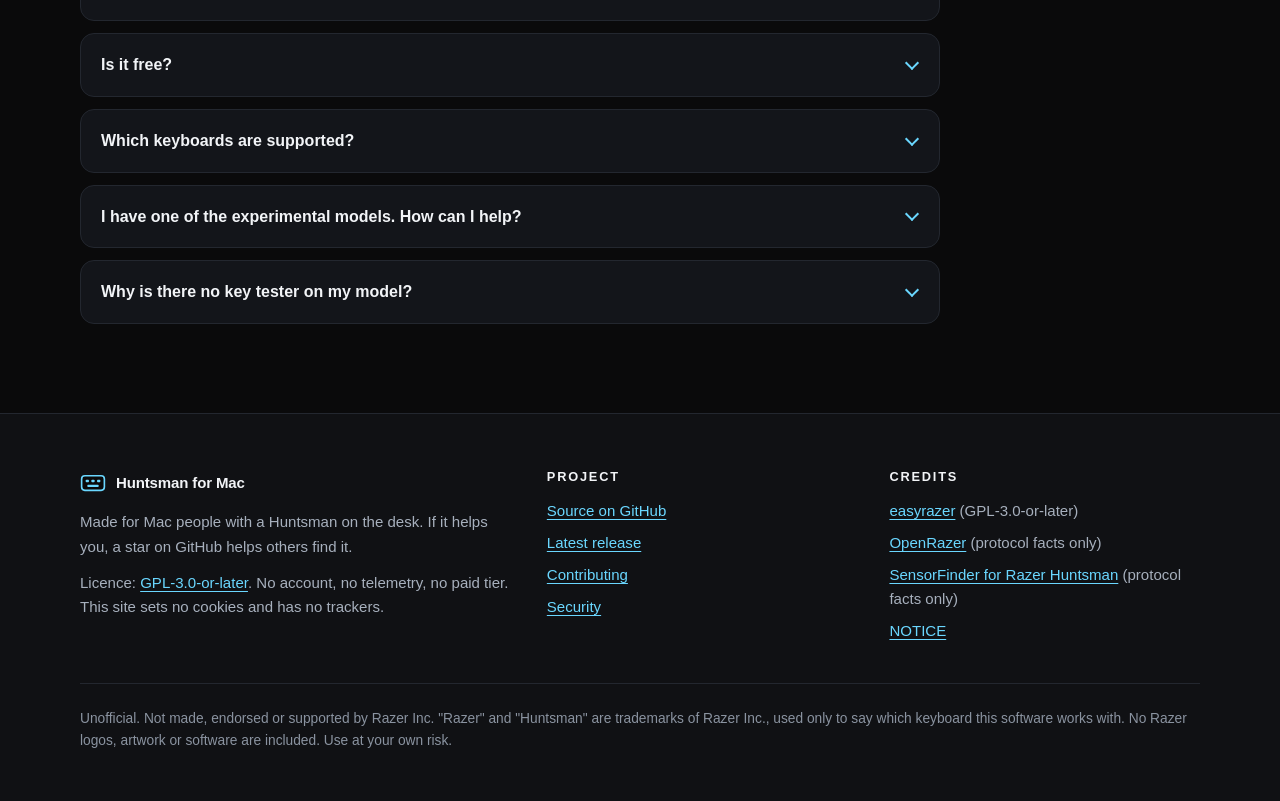
==== commit 9c168f9b: "fix: review fixes — service wait under the client timeout, honest Open Anyway The start wait (15 s) " ====
--- a/docs/index.html
+++ b/docs/index.html
@@ -479,7 +479,7 @@
         </li>
         <li class="step">
           <h3>Open it</h3>
-          <p>It isn't signed with an Apple Developer ID, so macOS blocks it the first time. Click <strong>Done</strong>, then <strong>System Settings → Privacy &amp; Security → Open Anyway</strong> and your password.</p>
+          <p>It isn't signed with an Apple Developer ID, so macOS blocks it the first time. Click <strong>Done</strong>, then <strong>System Settings → Privacy &amp; Security → Open Anyway</strong> and your password (not yet confirmed by us; if it doesn't work, see the Terminal line below).</p>
         </li>
         <li class="step">
           <h3>Install</h3>
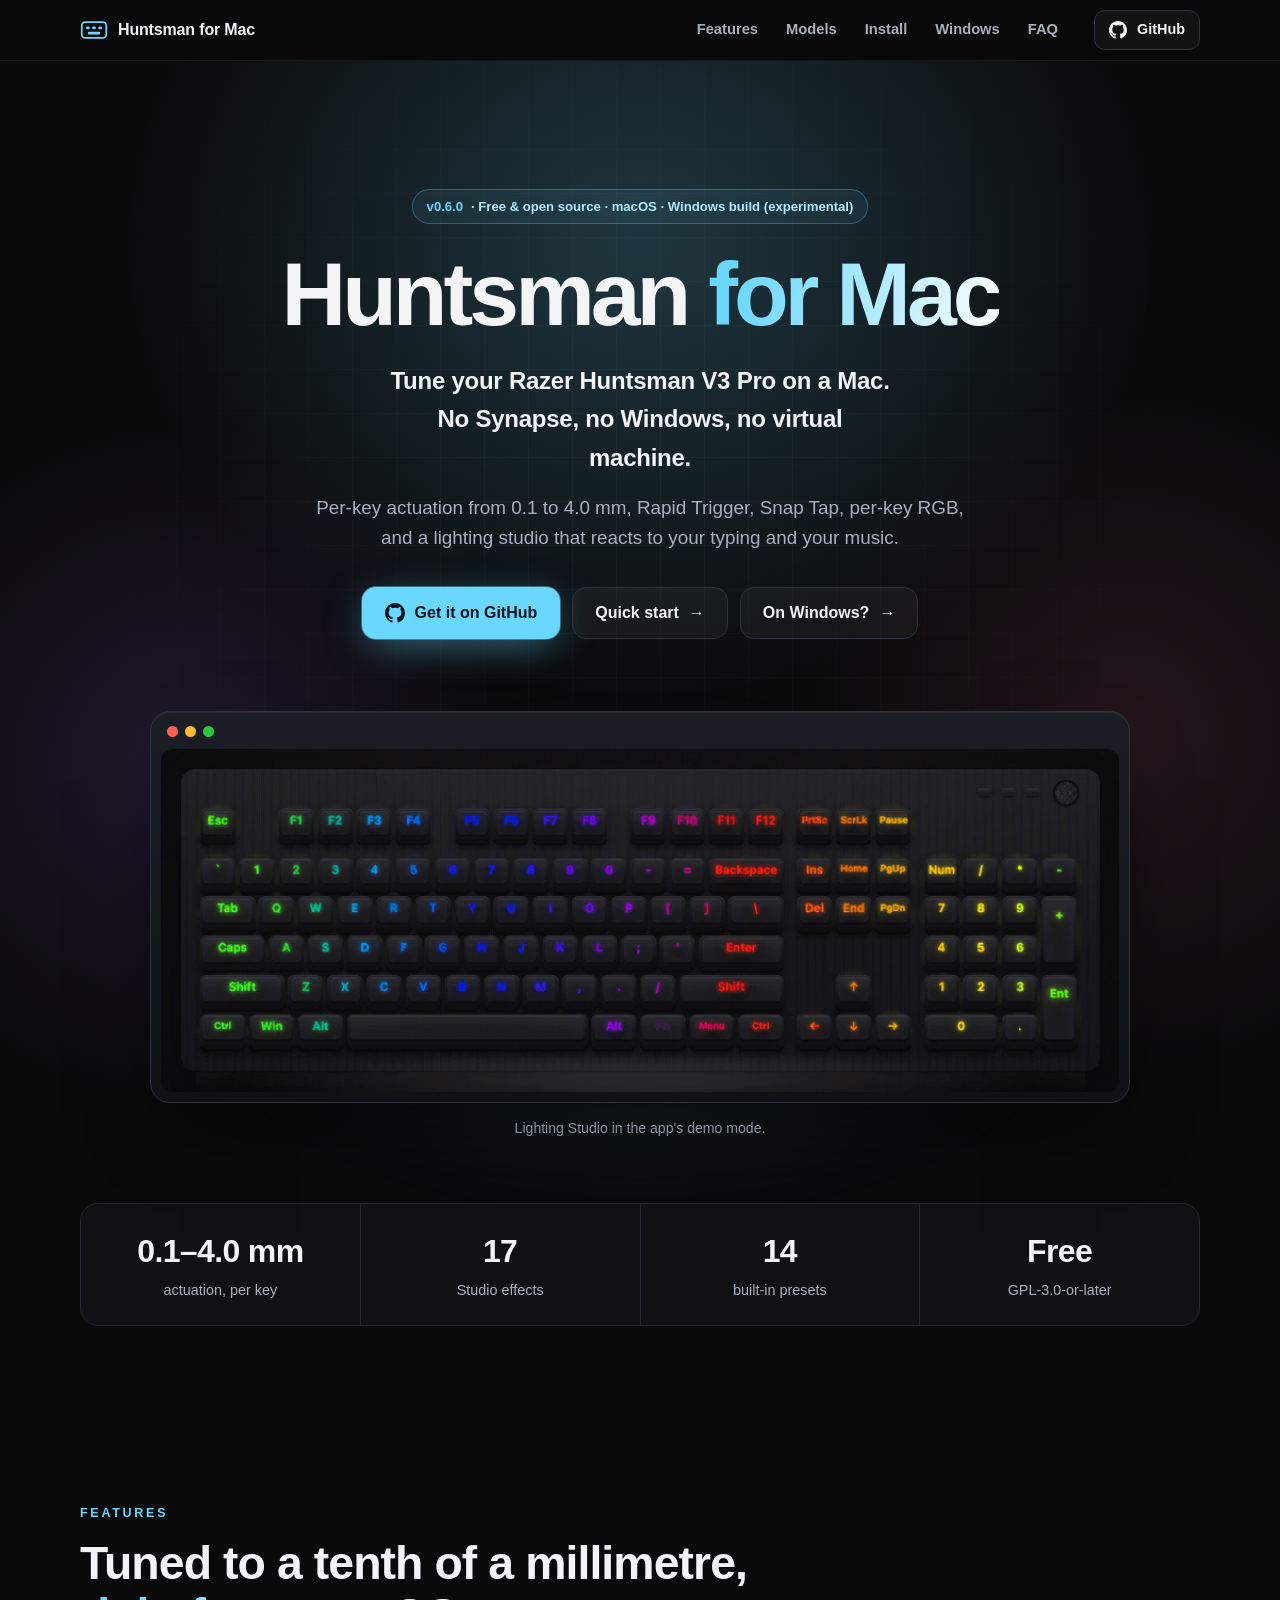
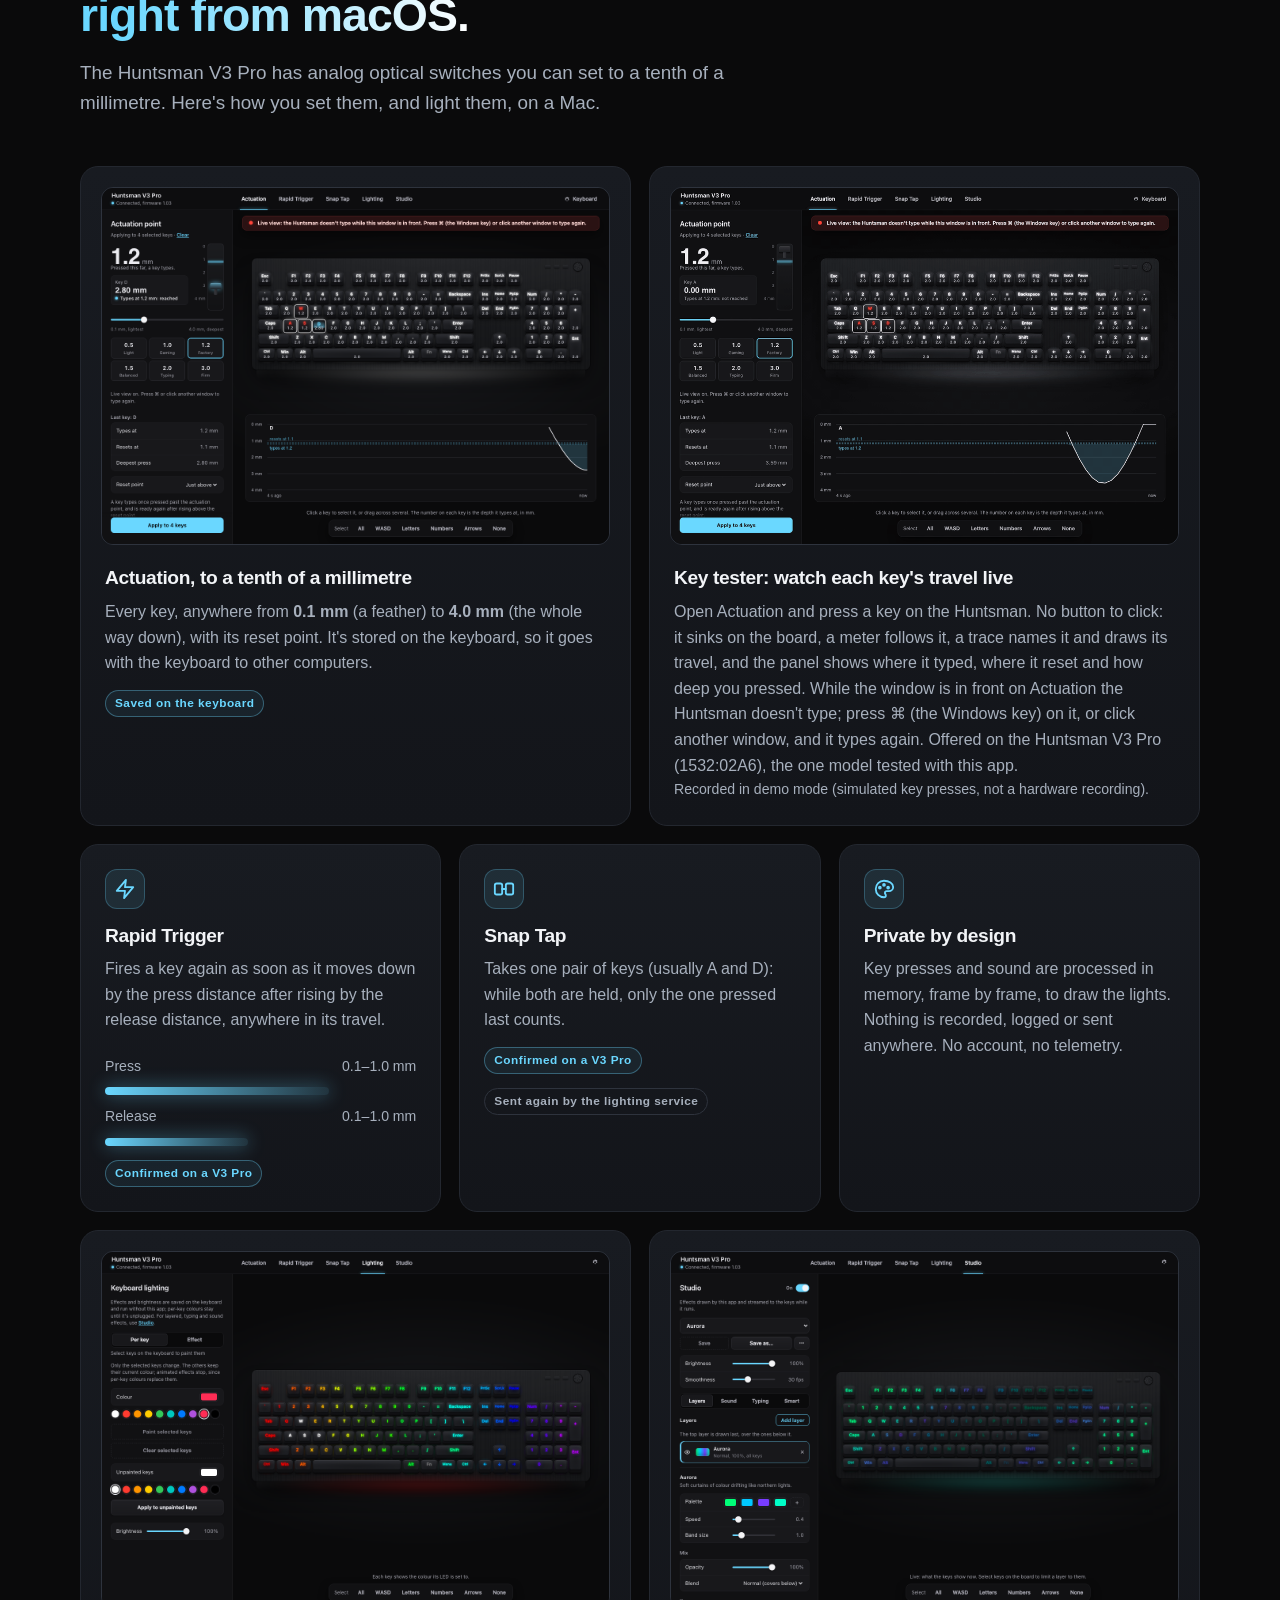
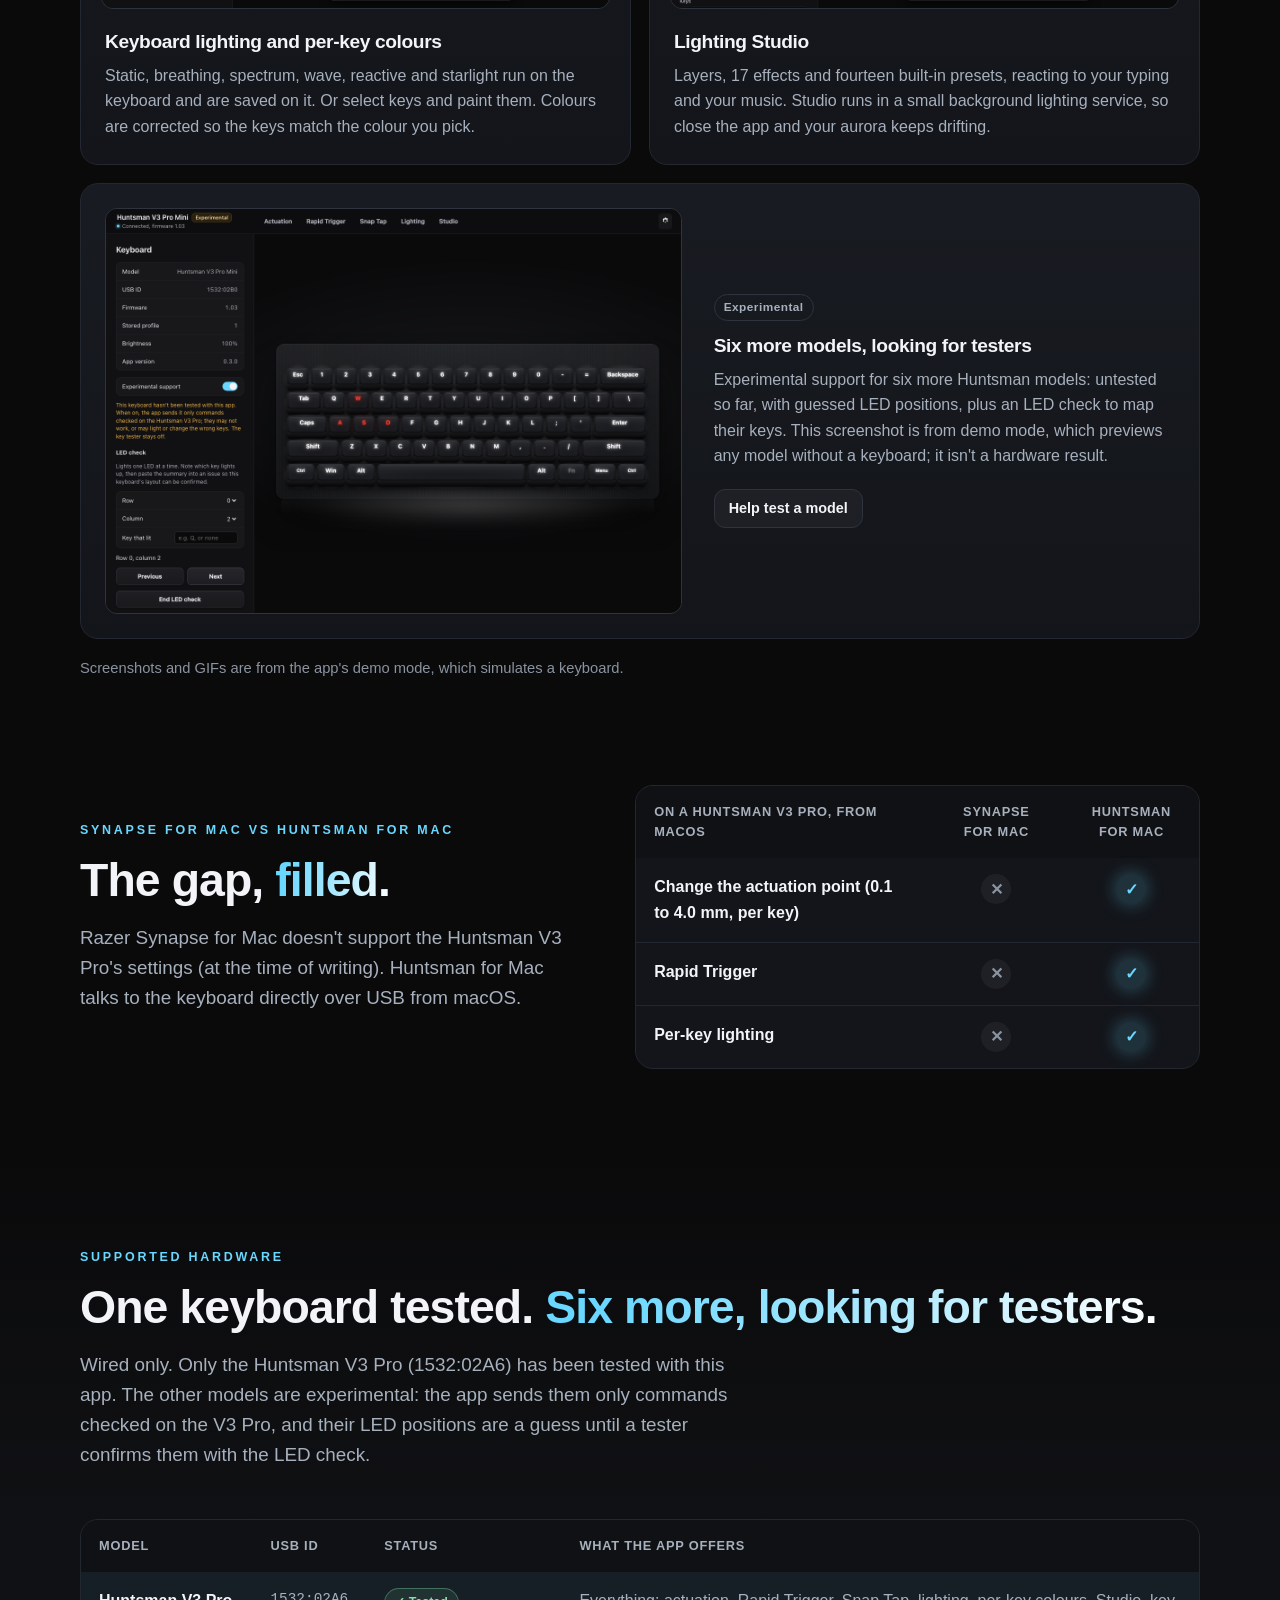
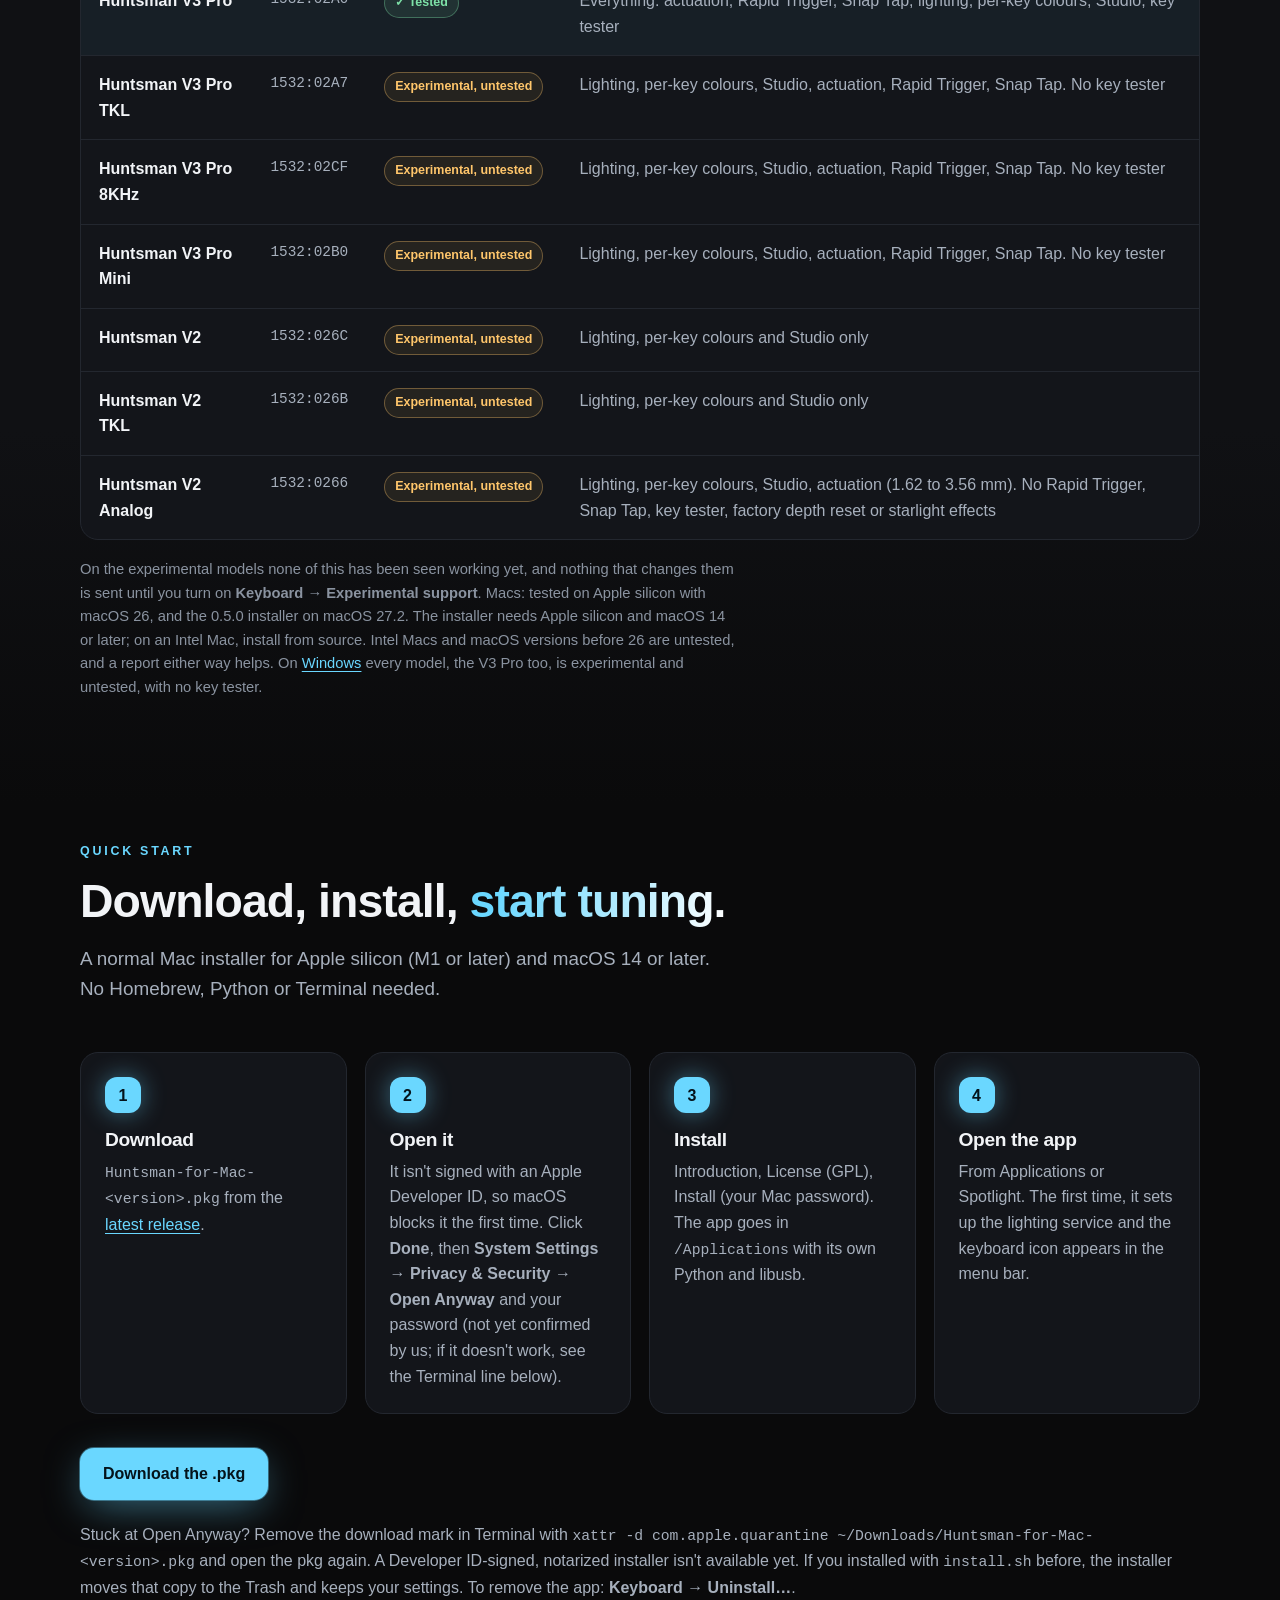
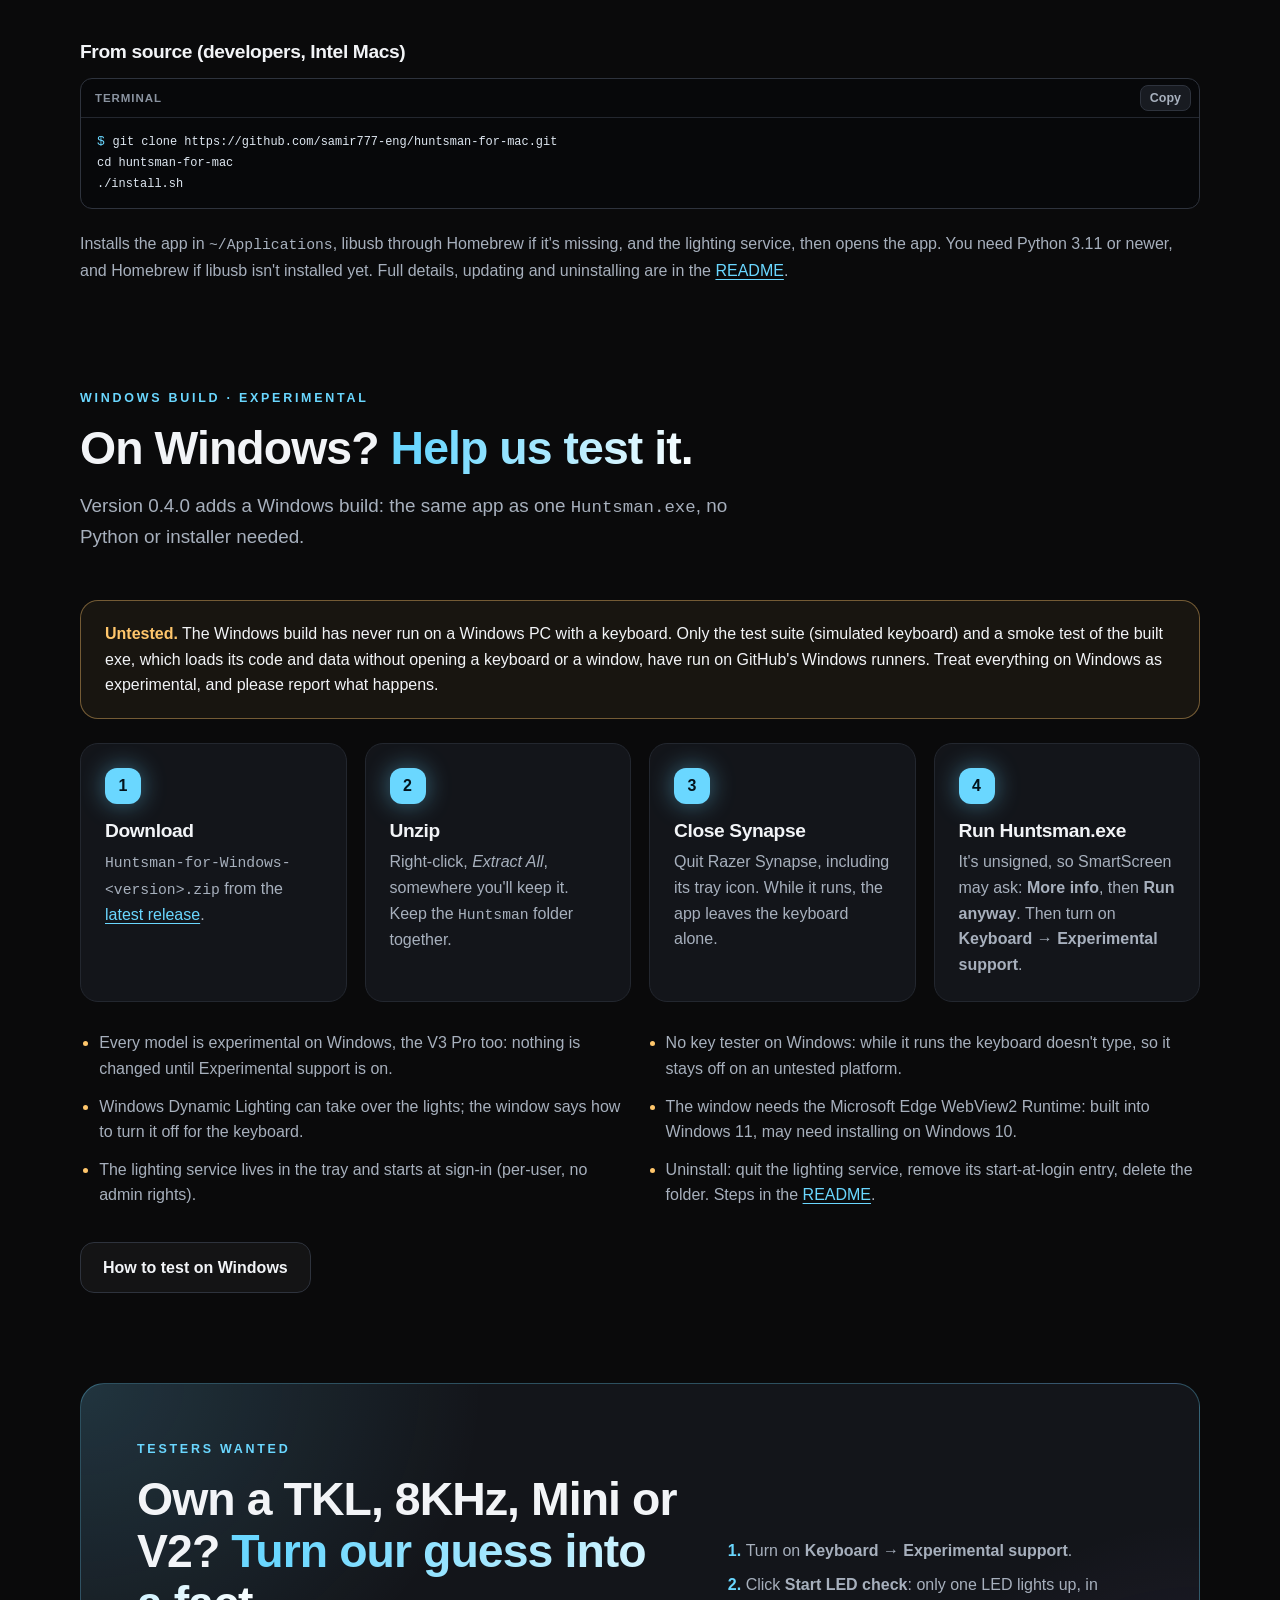
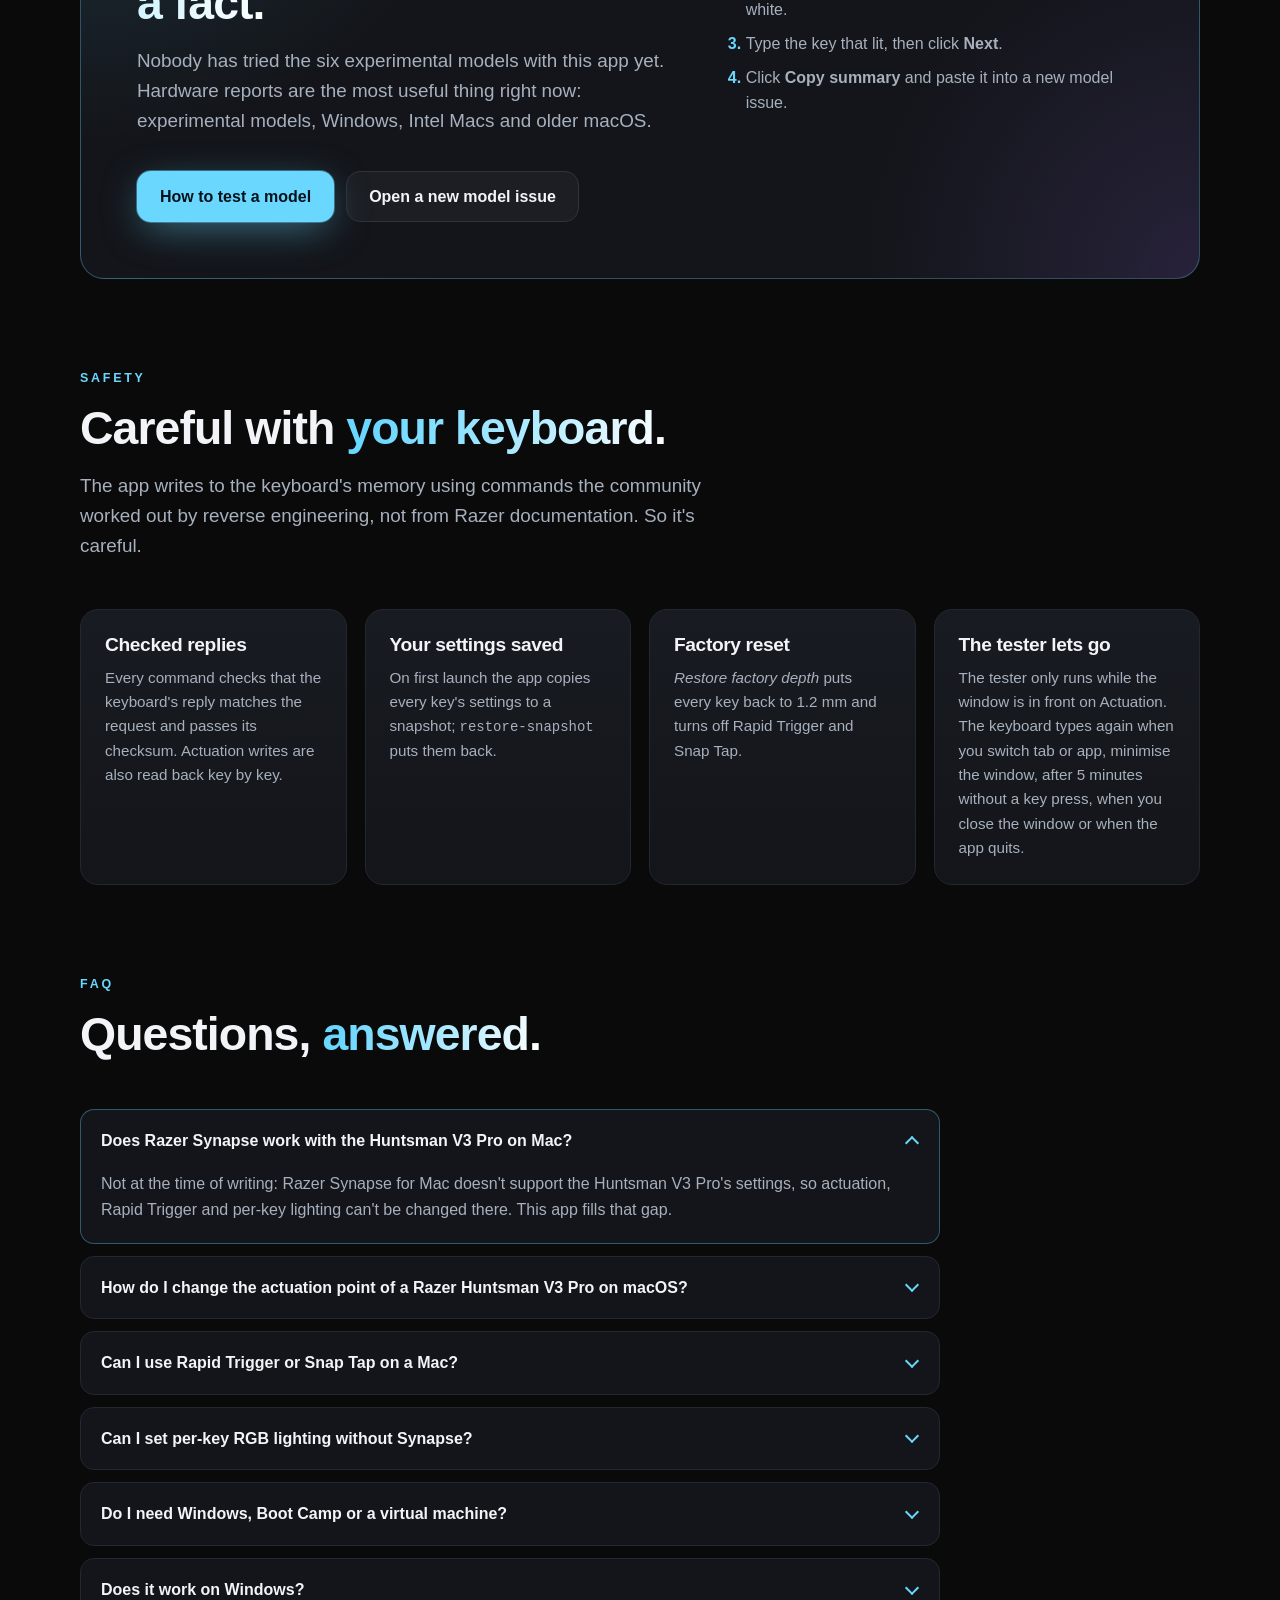
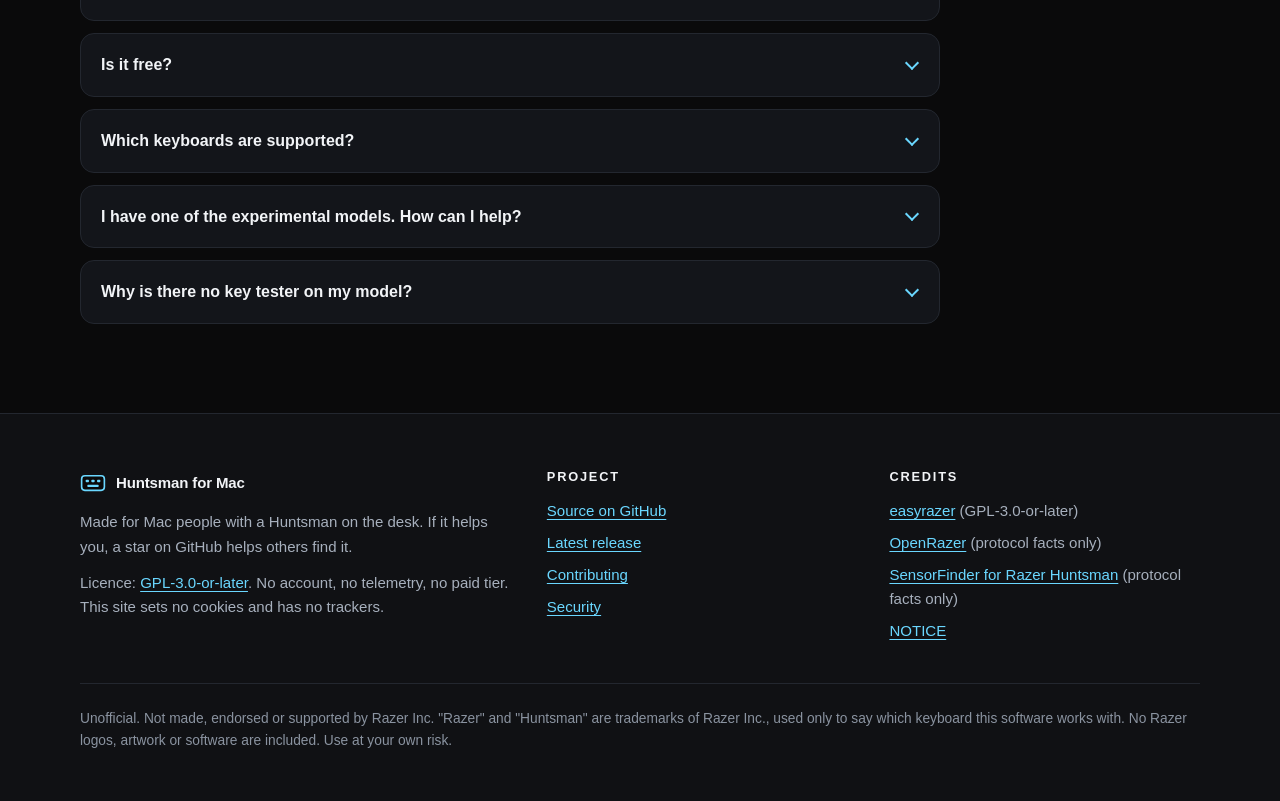
==== commit f1eba232: "fix: smoke test waits for Setup.exe only; version 0.6.0 (build 9) Start-Process -Wait waits for the " ====
--- a/docs/index.html
+++ b/docs/index.html
@@ -32,7 +32,7 @@
   "description": "Free, open-source macOS app for the Razer Huntsman V3 Pro: per-key actuation from 0.1 to 4.0 mm, Rapid Trigger, Snap Tap, per-key RGB and a lighting studio. No Synapse needed.",
   "operatingSystem": "macOS",
   "applicationCategory": "UtilitiesApplication",
-  "softwareVersion": "0.5.0",
+  "softwareVersion": "0.6.0",
   "license": "https://spdx.org/licenses/GPL-3.0-or-later.html",
   "url": "https://samir777-eng.github.io/huntsman-for-mac/",
   "downloadUrl": "https://github.com/samir777-eng/huntsman-for-mac/releases/latest",
@@ -308,7 +308,7 @@
 <main id="main">
   <section class="hero" id="top" aria-labelledby="hero-title">
     <div class="wrap">
-      <p class="pill"><b>v0.5.0</b> · Free &amp; open source · macOS · Windows build (experimental)</p>
+      <p class="pill"><b>v0.6.0</b> · Free &amp; open source · macOS · Windows build (experimental)</p>
       <h1 id="hero-title">Huntsman <span class="grad" style="display:inline-block">for Mac</span></h1>
       <p class="sub">Tune your Razer Huntsman V3 Pro on a Mac. No Synapse, no Windows, no virtual machine.</p>
       <p class="lead">Per-key actuation from 0.1 to 4.0 mm, Rapid Trigger, Snap Tap, per-key RGB, and a lighting studio that reacts to your typing and your music.</p>
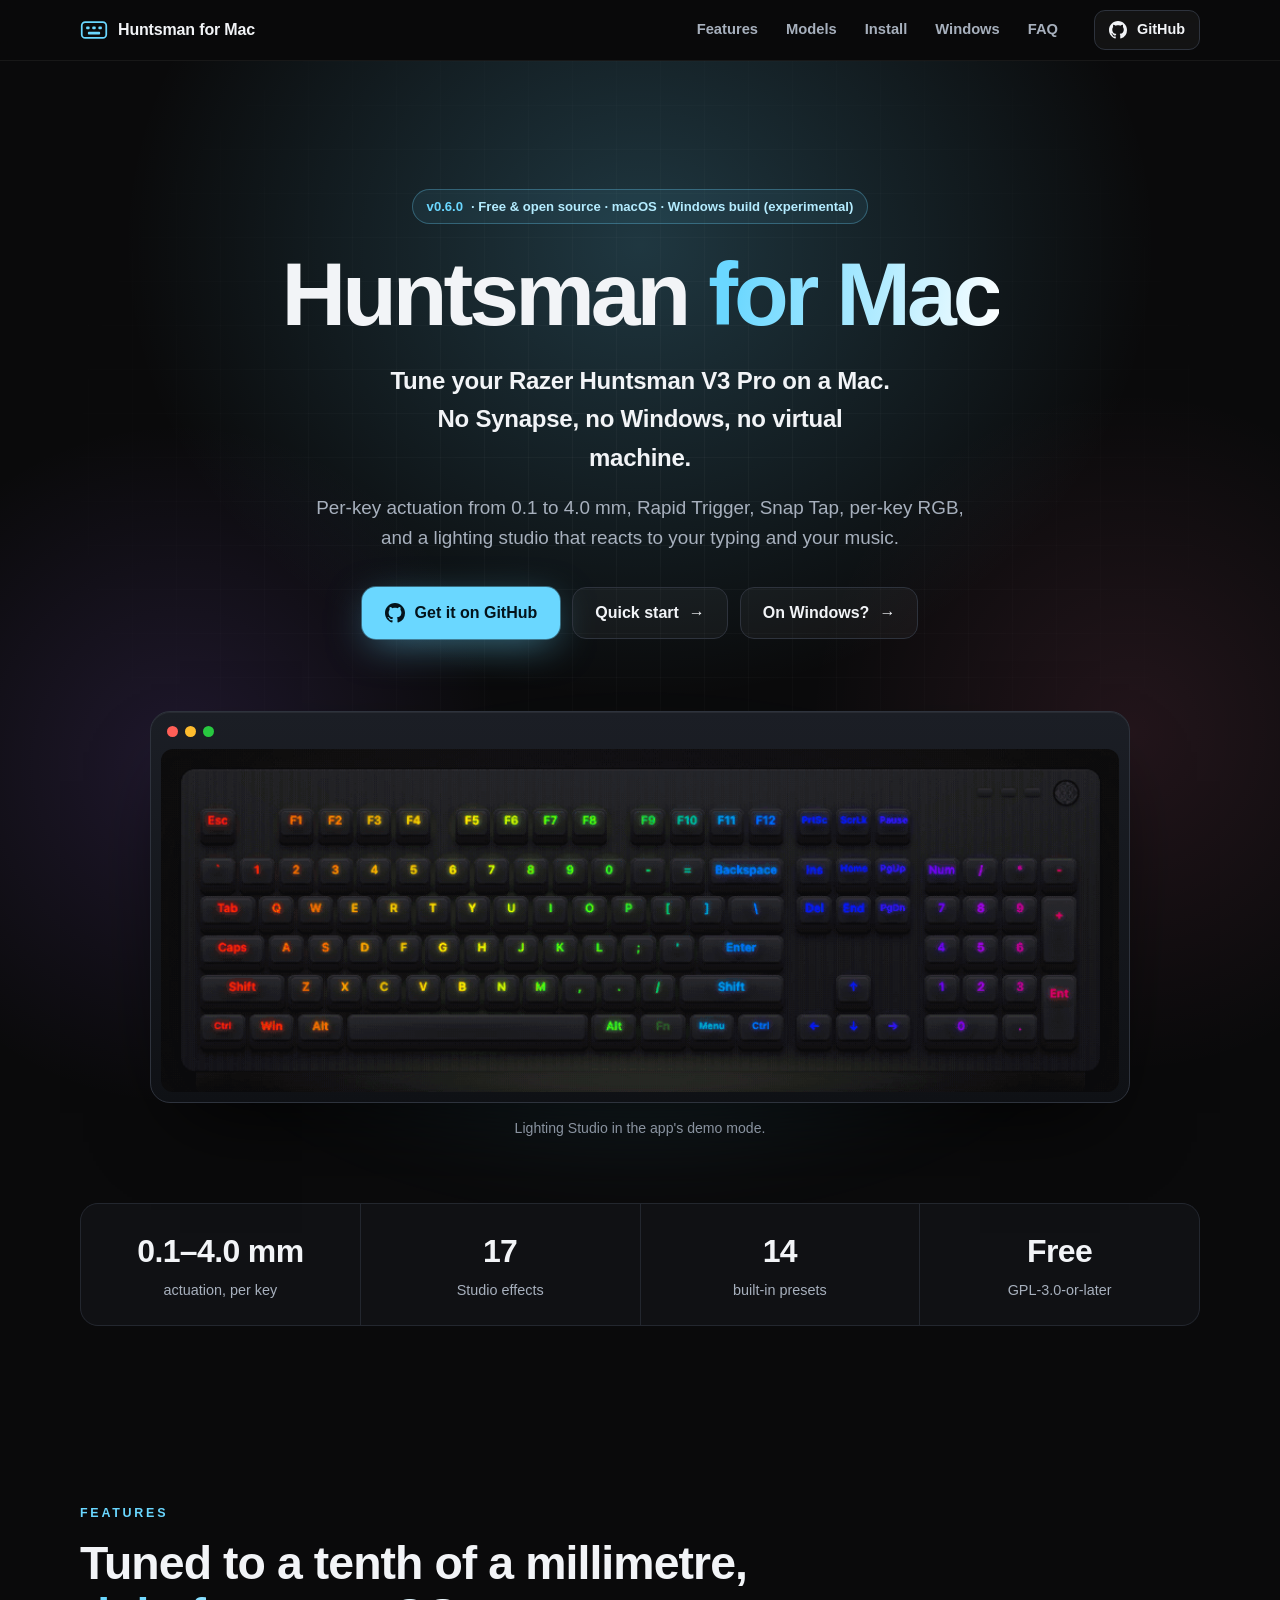
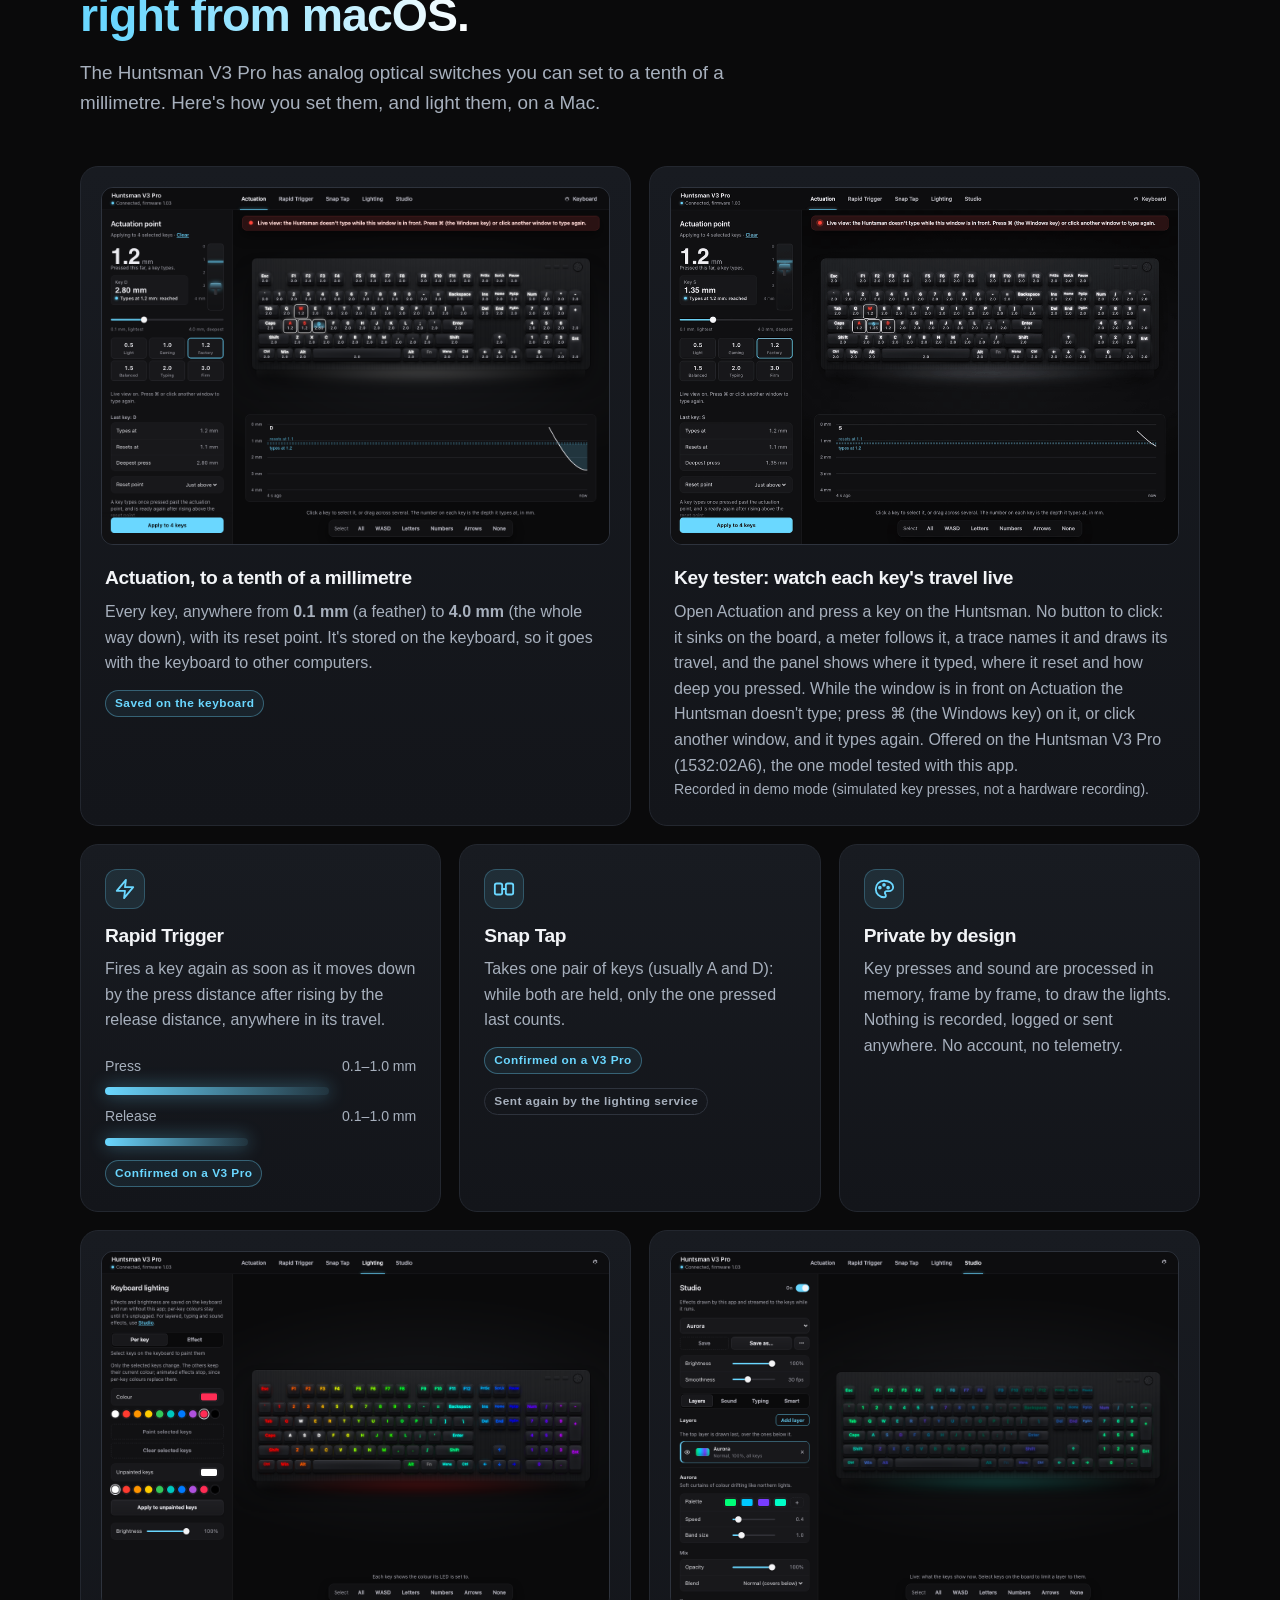
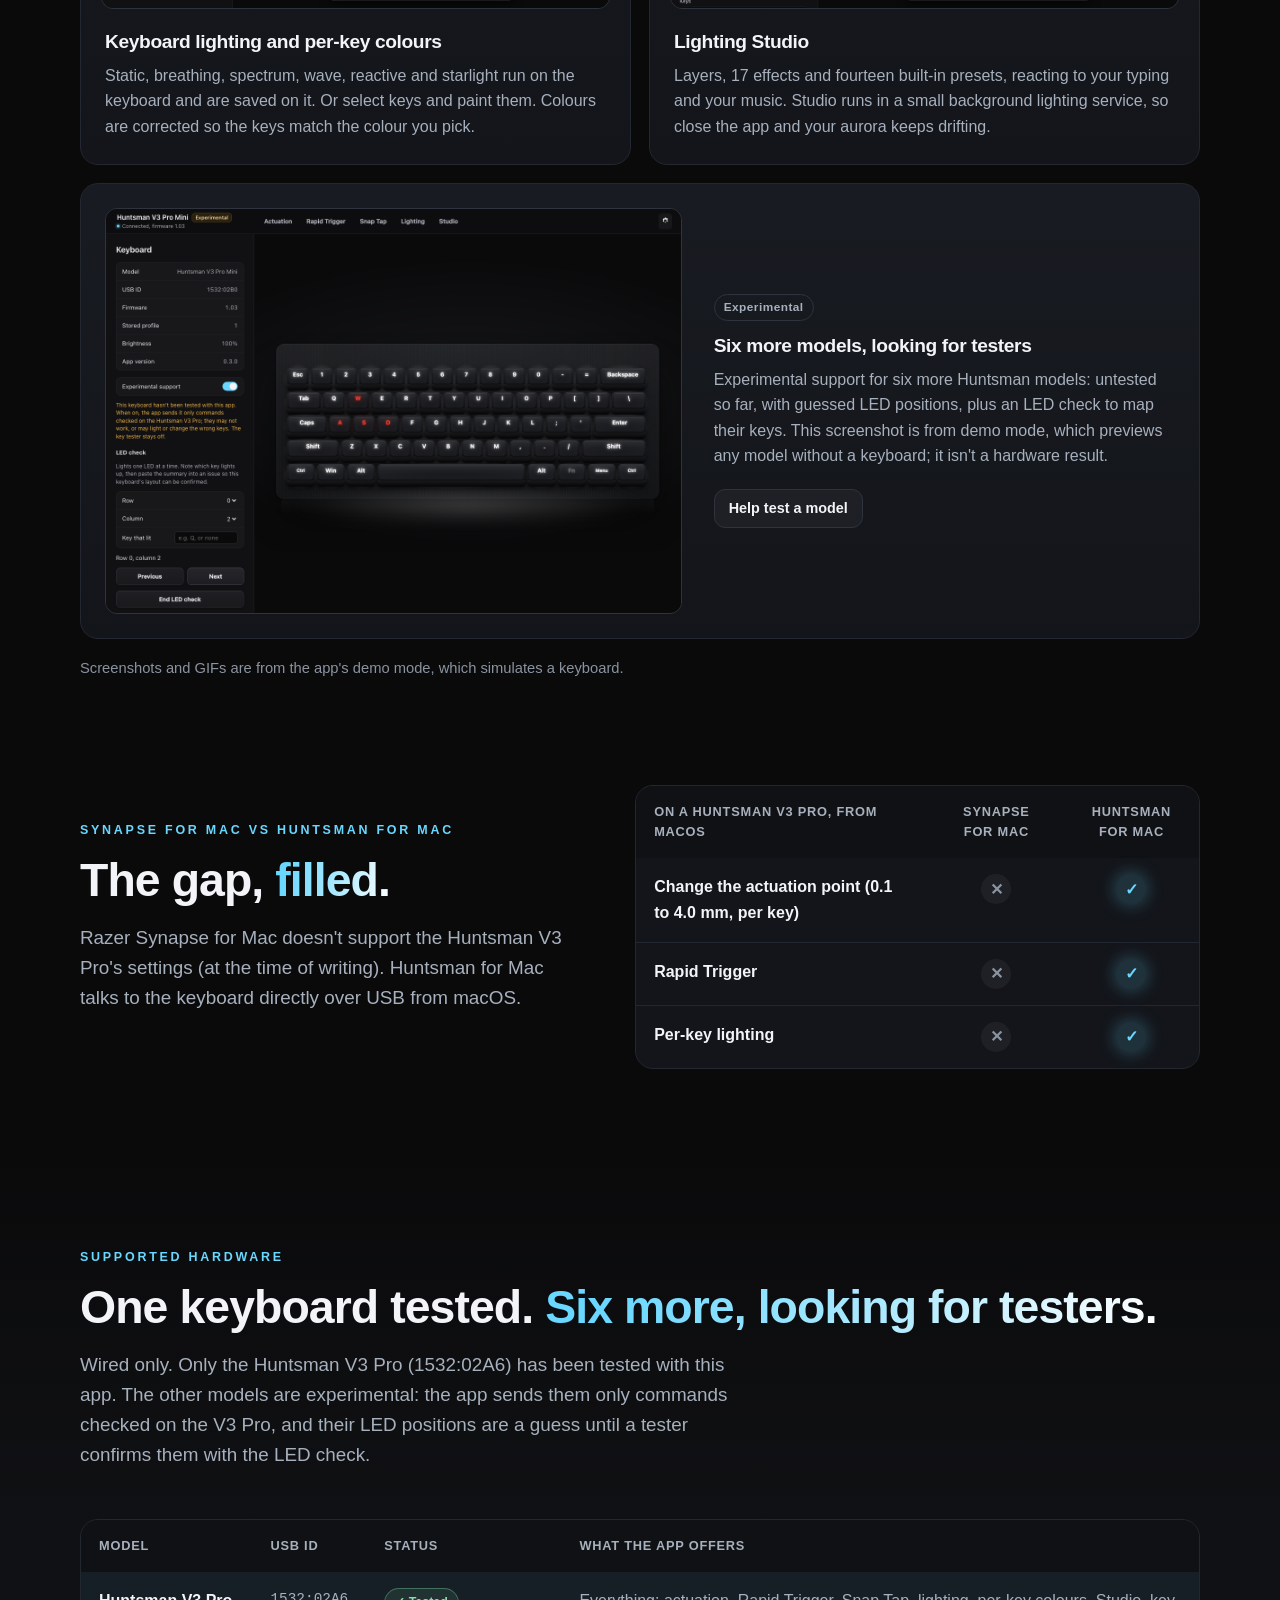
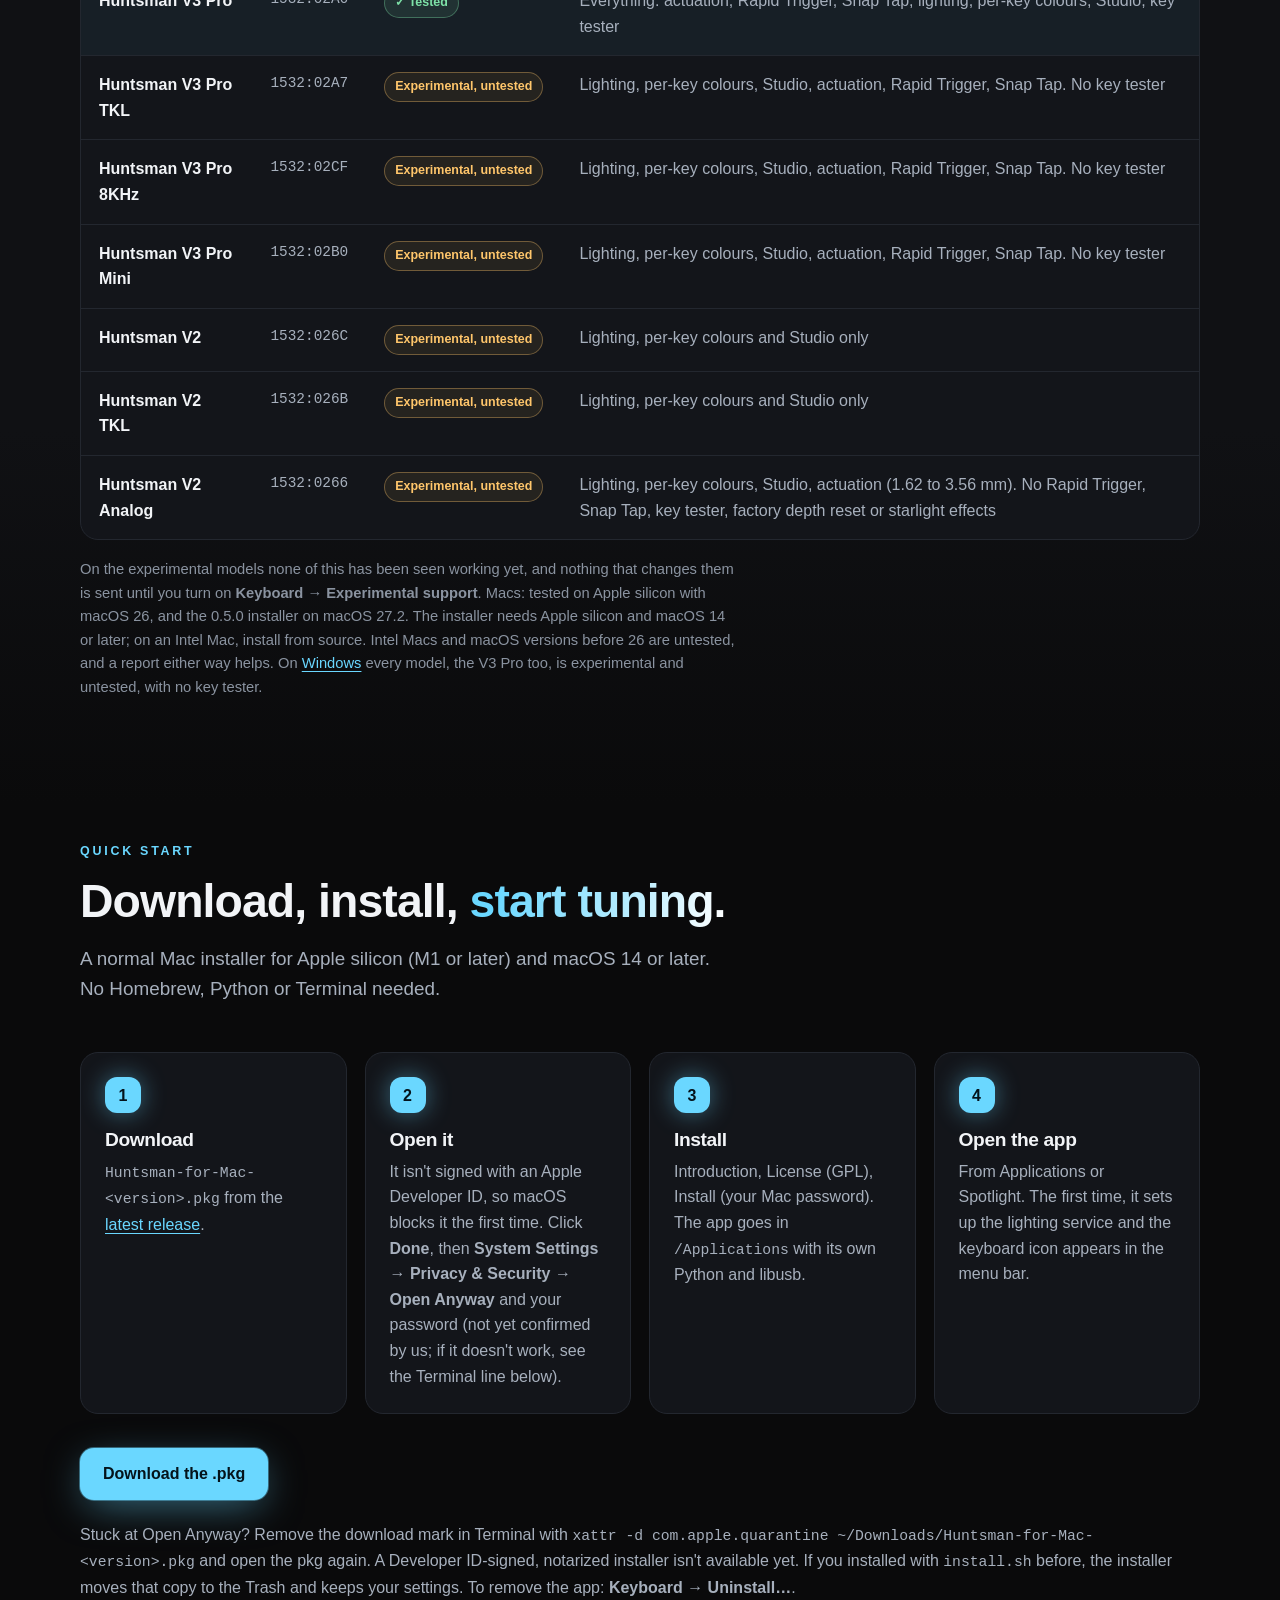
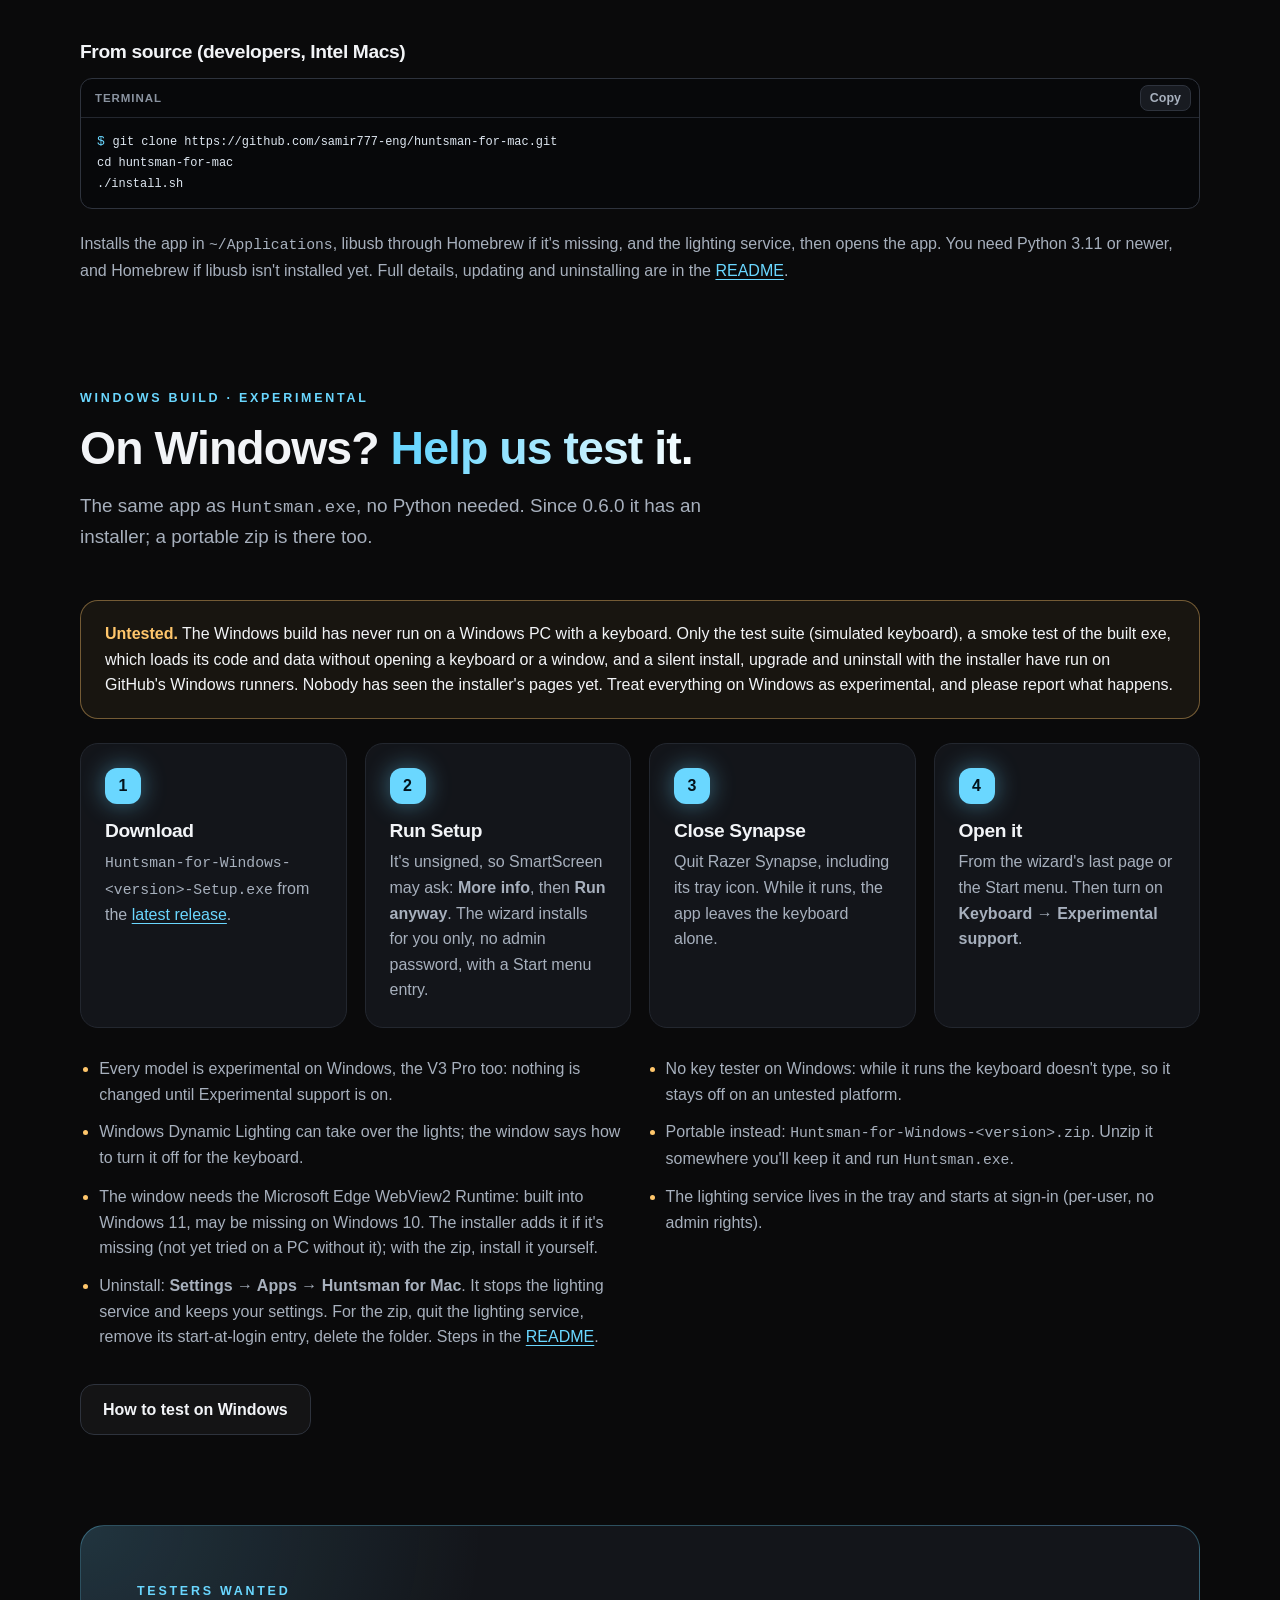
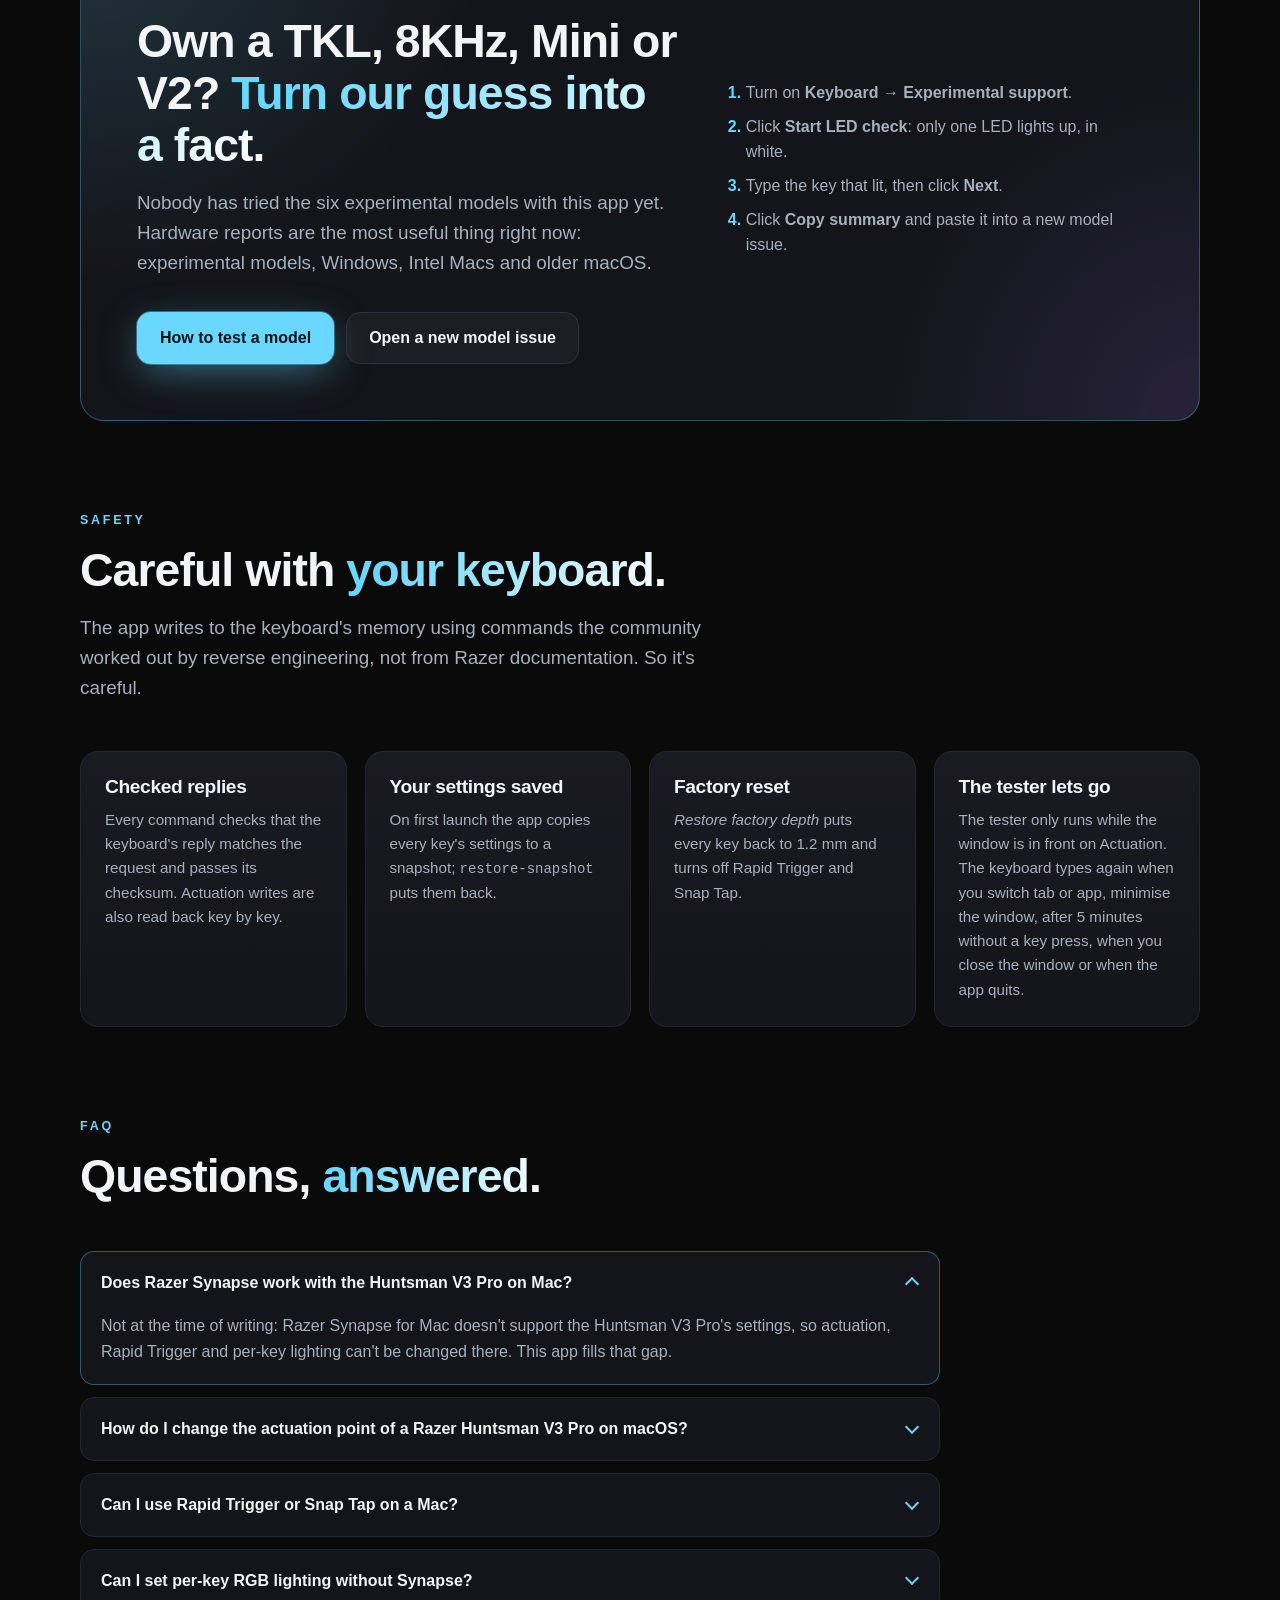
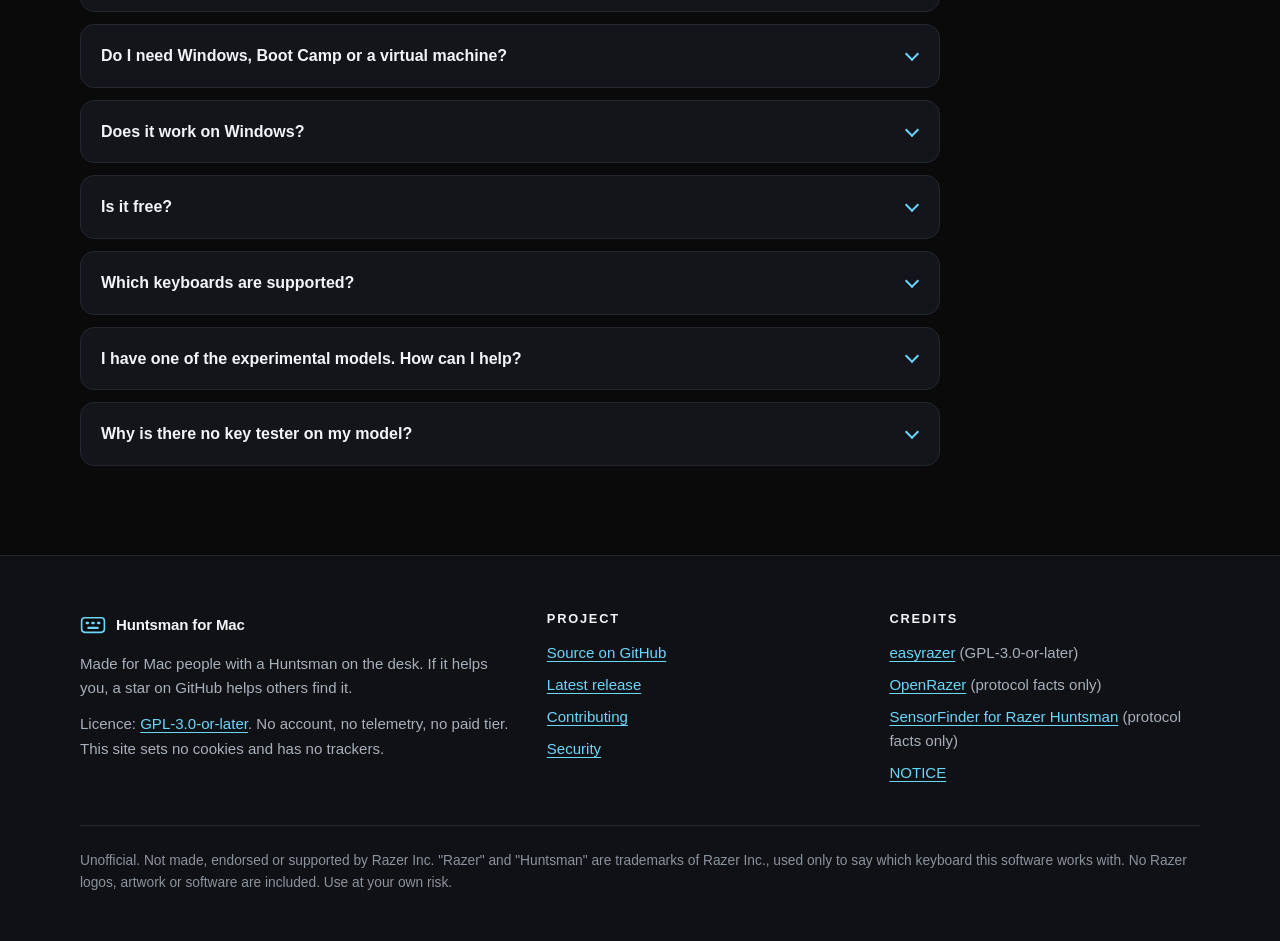
==== commit f4abad5f: "fix: installer second review — original-user service, PowerShell fallback, zip migration The service" ====
--- a/docs/index.html
+++ b/docs/index.html
@@ -59,7 +59,7 @@
     {"@type": "Question", "name": "Do I need Windows, Boot Camp or a virtual machine?",
      "acceptedAnswer": {"@type": "Answer", "text": "No. It talks to the keyboard directly over USB from macOS."}},
     {"@type": "Question", "name": "Does it work on Windows?",
-     "acceptedAnswer": {"@type": "Answer", "text": "There's an experimental Windows build (Huntsman-for-Windows-<version>.zip on the releases page), but it has never been run on a Windows PC with a keyboard, so nobody knows yet. On Windows every model needs Experimental support switched on, there's no key tester, and the app leaves the keyboard alone while Razer Synapse is running."}},
+     "acceptedAnswer": {"@type": "Answer", "text": "There's an experimental Windows build (Huntsman-for-Windows-<version>-Setup.exe, or the portable zip, on the releases page), but it has never been run on a Windows PC with a keyboard, so nobody knows yet. On Windows every model needs Experimental support switched on, there's no key tester, and the app leaves the keyboard alone while Razer Synapse is running."}},
     {"@type": "Question", "name": "Is it free?",
      "acceptedAnswer": {"@type": "Answer", "text": "Yes. It's open source under GPL-3.0-or-later, with no account, no telemetry and no paid tier."}},
     {"@type": "Question", "name": "Which keyboards are supported?",
@@ -508,34 +508,35 @@
       <div class="section-head">
         <p class="eyebrow">Windows build · experimental</p>
         <h2 id="windows-title">On Windows? <span class="grad">Help us test it.</span></h2>
-        <p class="lead">Version 0.4.0 adds a Windows build: the same app as one <code>Huntsman.exe</code>, no Python or installer needed.</p>
-      </div>
-      <div class="callout" role="note"><strong>Untested.</strong> The Windows build has never run on a Windows PC with a keyboard. Only the test suite (simulated keyboard) and a smoke test of the built exe, which loads its code and data without opening a keyboard or a window, have run on GitHub's Windows runners. Treat everything on Windows as experimental, and please report what happens.</div>
+        <p class="lead">The same app as <code>Huntsman.exe</code>, no Python needed. Since 0.6.0 it has an installer; a portable zip is there too.</p>
+      </div>
+      <div class="callout" role="note"><strong>Untested.</strong> The Windows build has never run on a Windows PC with a keyboard. Only the test suite (simulated keyboard), a smoke test of the built exe, which loads its code and data without opening a keyboard or a window, and a silent install, upgrade and uninstall with the installer have run on GitHub's Windows runners. Nobody has seen the installer's pages yet. Treat everything on Windows as experimental, and please report what happens.</div>
       <ol class="steps four" style="list-style:none;margin:0;padding:0">
         <li class="step">
           <h3>Download</h3>
-          <p><code>Huntsman-for-Windows-&lt;version&gt;.zip</code> from the <a href="https://github.com/samir777-eng/huntsman-for-mac/releases/latest">latest release</a>.</p>
-        </li>
-        <li class="step">
-          <h3>Unzip</h3>
-          <p>Right-click, <em>Extract All</em>, somewhere you'll keep it. Keep the <code>Huntsman</code> folder together.</p>
+          <p><code>Huntsman-for-Windows-&lt;version&gt;-Setup.exe</code> from the <a href="https://github.com/samir777-eng/huntsman-for-mac/releases/latest">latest release</a>.</p>
+        </li>
+        <li class="step">
+          <h3>Run Setup</h3>
+          <p>It's unsigned, so SmartScreen may ask: <strong>More info</strong>, then <strong>Run anyway</strong>. The wizard installs for you only, no admin password, with a Start menu entry.</p>
         </li>
         <li class="step">
           <h3>Close Synapse</h3>
           <p>Quit Razer Synapse, including its tray icon. While it runs, the app leaves the keyboard alone.</p>
         </li>
         <li class="step">
-          <h3>Run Huntsman.exe</h3>
-          <p>It's unsigned, so SmartScreen may ask: <strong>More info</strong>, then <strong>Run anyway</strong>. Then turn on <strong>Keyboard → Experimental support</strong>.</p>
+          <h3>Open it</h3>
+          <p>From the wizard's last page or the Start menu. Then turn on <strong>Keyboard → Experimental support</strong>.</p>
         </li>
       </ol>
       <ul class="win-notes">
         <li>Every model is experimental on Windows, the V3 Pro too: nothing is changed until Experimental support is on.</li>
         <li>No key tester on Windows: while it runs the keyboard doesn't type, so it stays off on an untested platform.</li>
         <li>Windows Dynamic Lighting can take over the lights; the window says how to turn it off for the keyboard.</li>
-        <li>The window needs the Microsoft Edge WebView2 Runtime: built into Windows 11, may need installing on Windows 10.</li>
+        <li>Portable instead: <code>Huntsman-for-Windows-&lt;version&gt;.zip</code>. Unzip it somewhere you'll keep it and run <code>Huntsman.exe</code>.</li>
+        <li>The window needs the Microsoft Edge WebView2 Runtime: built into Windows 11, may be missing on Windows 10. The installer adds it if it's missing (not yet tried on a PC without it); with the zip, install it yourself.</li>
         <li>The lighting service lives in the tray and starts at sign-in (per-user, no admin rights).</li>
-        <li>Uninstall: quit the lighting service, remove its start-at-login entry, delete the folder. Steps in the <a href="https://github.com/samir777-eng/huntsman-for-mac#windows-experimental">README</a>.</li>
+        <li>Uninstall: <strong>Settings → Apps → Huntsman for Mac</strong>. It stops the lighting service and keeps your settings. For the zip, quit the lighting service, remove its start-at-login entry, delete the folder. Steps in the <a href="https://github.com/samir777-eng/huntsman-for-mac#windows-experimental">README</a>.</li>
       </ul>
       <div class="cta" style="justify-content:flex-start">
         <a class="btn btn-ghost" href="https://github.com/samir777-eng/huntsman-for-mac/blob/master/CONTRIBUTING.md#testing-on-windows">How to test on Windows</a>
@@ -595,7 +596,7 @@
         <details><summary>Can I use Rapid Trigger or Snap Tap on a Mac?</summary><p>Yes, from the Rapid Trigger and Snap Tap tabs. Both have been confirmed on a Huntsman V3 Pro; please report how they work on other models.</p></details>
         <details><summary>Can I set per-key RGB lighting without Synapse?</summary><p>Yes. Use Lighting → Per key to colour individual keys, or Effect for spectrum, wave, breathing, reactive and starlight. Ripple and other typing effects are in Studio.</p></details>
         <details><summary>Do I need Windows, Boot Camp or a virtual machine?</summary><p>No. It talks to the keyboard directly over USB from macOS.</p></details>
-        <details><summary>Does it work on Windows?</summary><p>There's an experimental Windows build (<code>Huntsman-for-Windows-&lt;version&gt;.zip</code> on the <a href="https://github.com/samir777-eng/huntsman-for-mac/releases/latest">releases page</a>), but it has never been run on a Windows PC with a keyboard, so nobody knows yet. On Windows every model needs Experimental support switched on, there's no key tester, and the app leaves the keyboard alone while Razer Synapse is running. See <a href="#windows">Windows</a>.</p></details>
+        <details><summary>Does it work on Windows?</summary><p>There's an experimental Windows build (<code>Huntsman-for-Windows-&lt;version&gt;-Setup.exe</code>, or the portable zip, on the <a href="https://github.com/samir777-eng/huntsman-for-mac/releases/latest">releases page</a>), but it has never been run on a Windows PC with a keyboard, so nobody knows yet. On Windows every model needs Experimental support switched on, there's no key tester, and the app leaves the keyboard alone while Razer Synapse is running. See <a href="#windows">Windows</a>.</p></details>
         <details><summary>Is it free?</summary><p>Yes. It's open source under GPL-3.0-or-later, with no account, no telemetry and no paid tier.</p></details>
         <details><summary>Which keyboards are supported?</summary><p>The Razer Huntsman V3 Pro (full size, USB ID 1532:02A6) is tested. The V3 Pro TKL, V3 Pro 8KHz, V3 Pro Mini, V2, V2 TKL and V2 Analog have experimental support: untested, and off until you turn on Experimental support. See <a href="#models">Supported hardware</a>.</p></details>
         <details><summary>I have one of the experimental models. How can I help?</summary><p>Turn on Experimental support, run the LED check, and report what worked and what didn't. The steps are in <a href="https://github.com/samir777-eng/huntsman-for-mac/blob/master/CONTRIBUTING.md#testing-an-experimental-model">CONTRIBUTING.md</a>.</p></details>
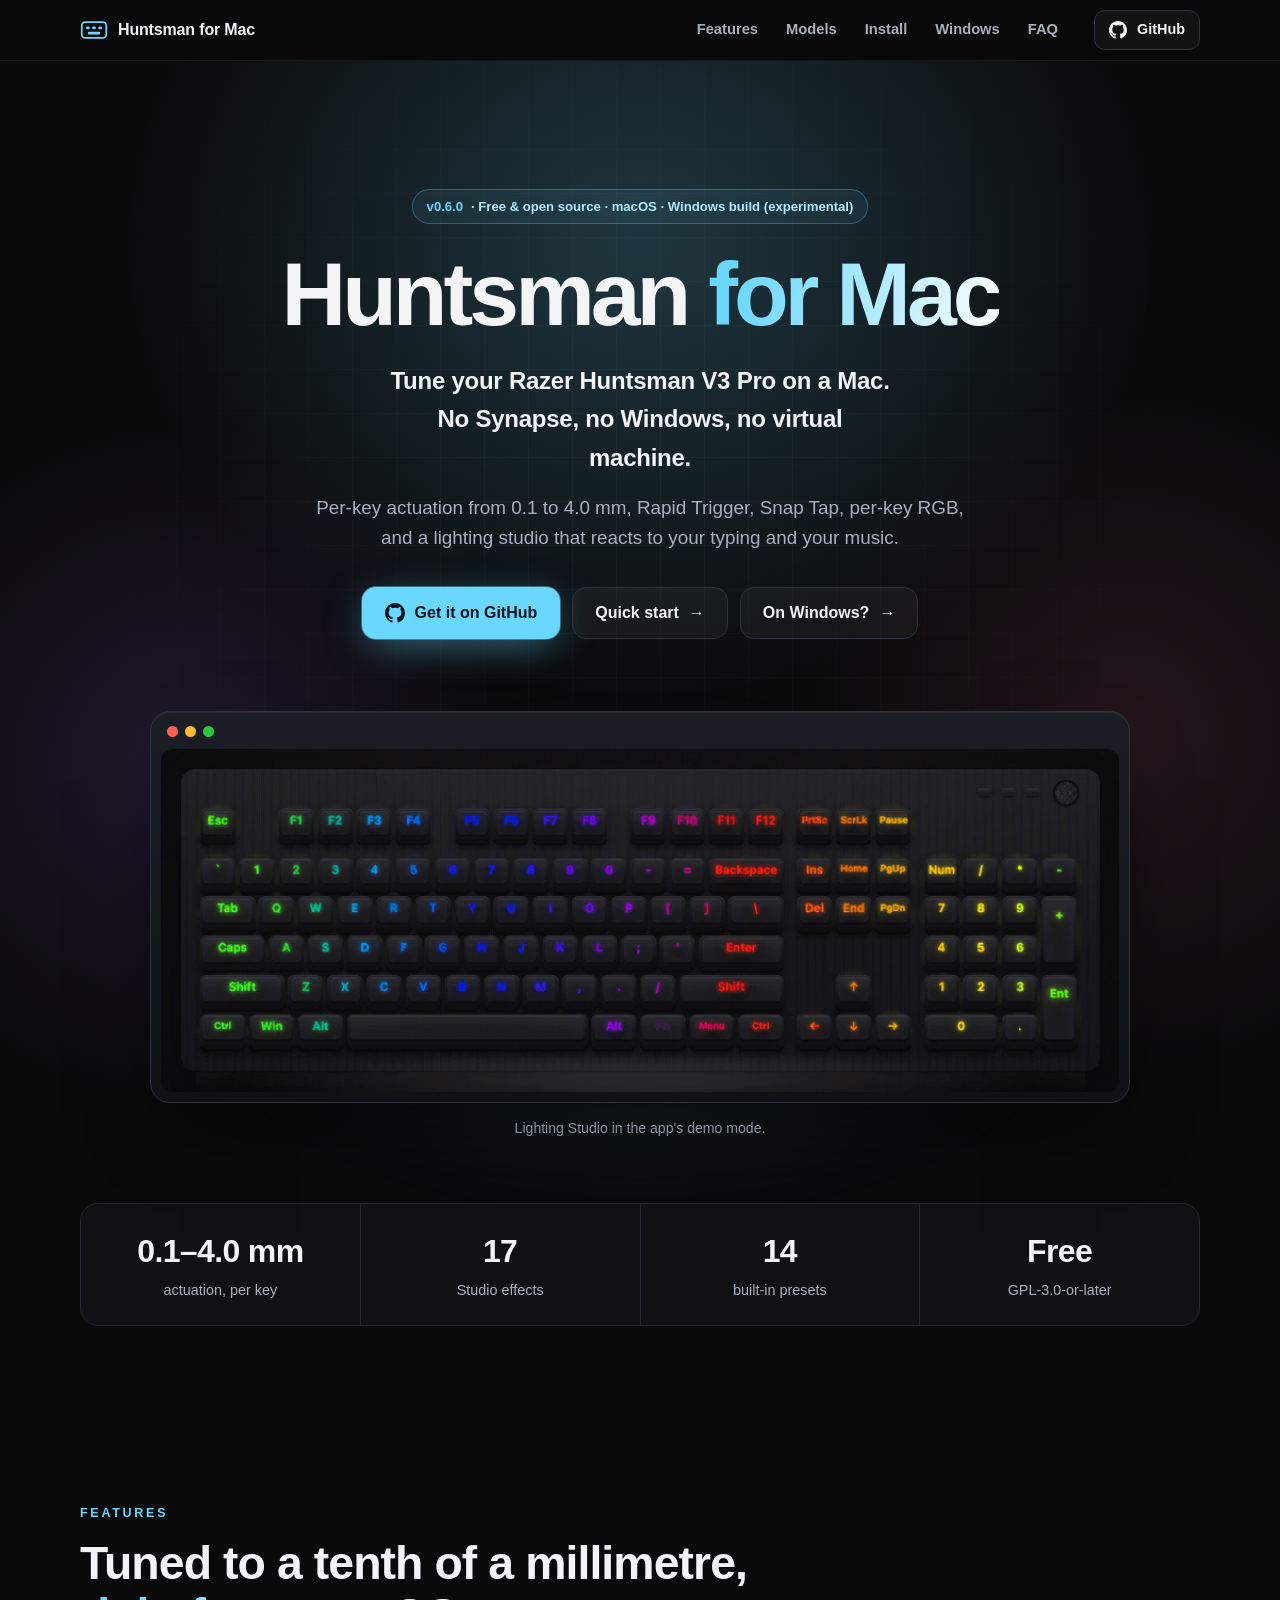
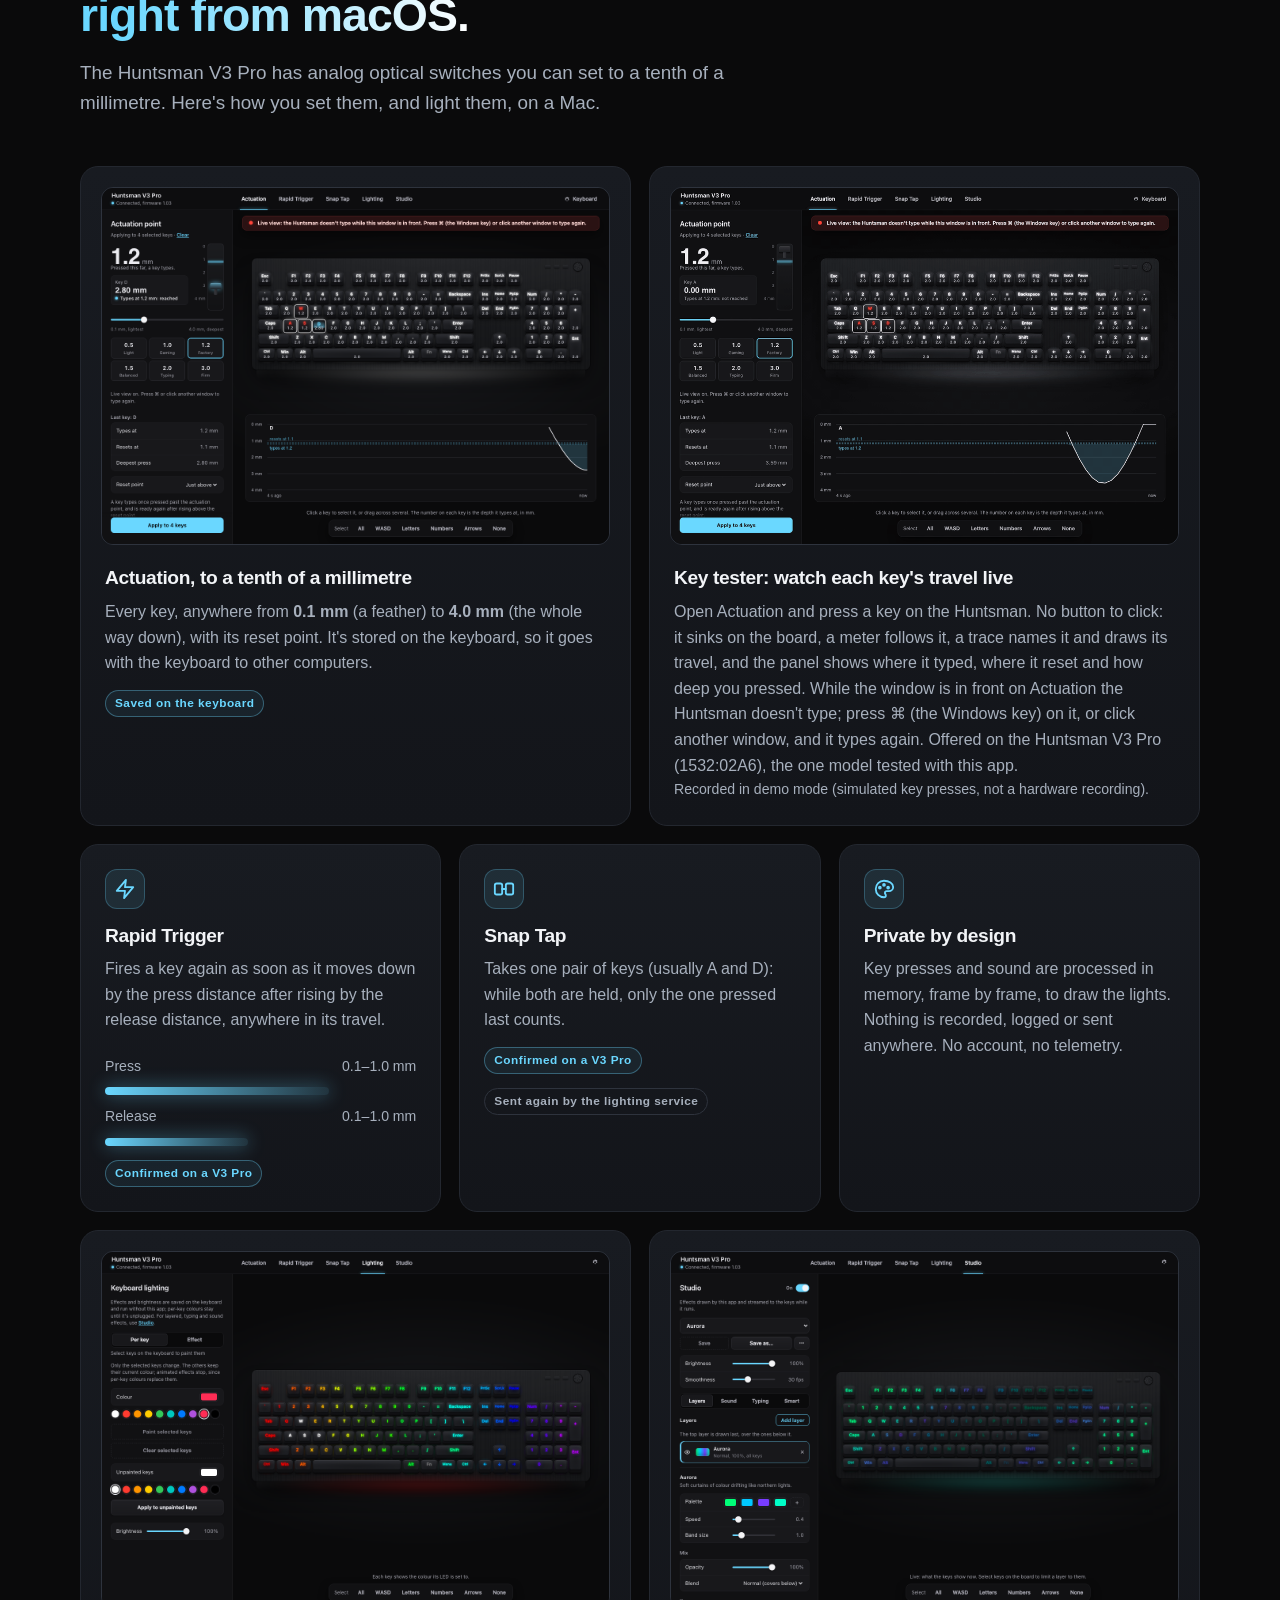
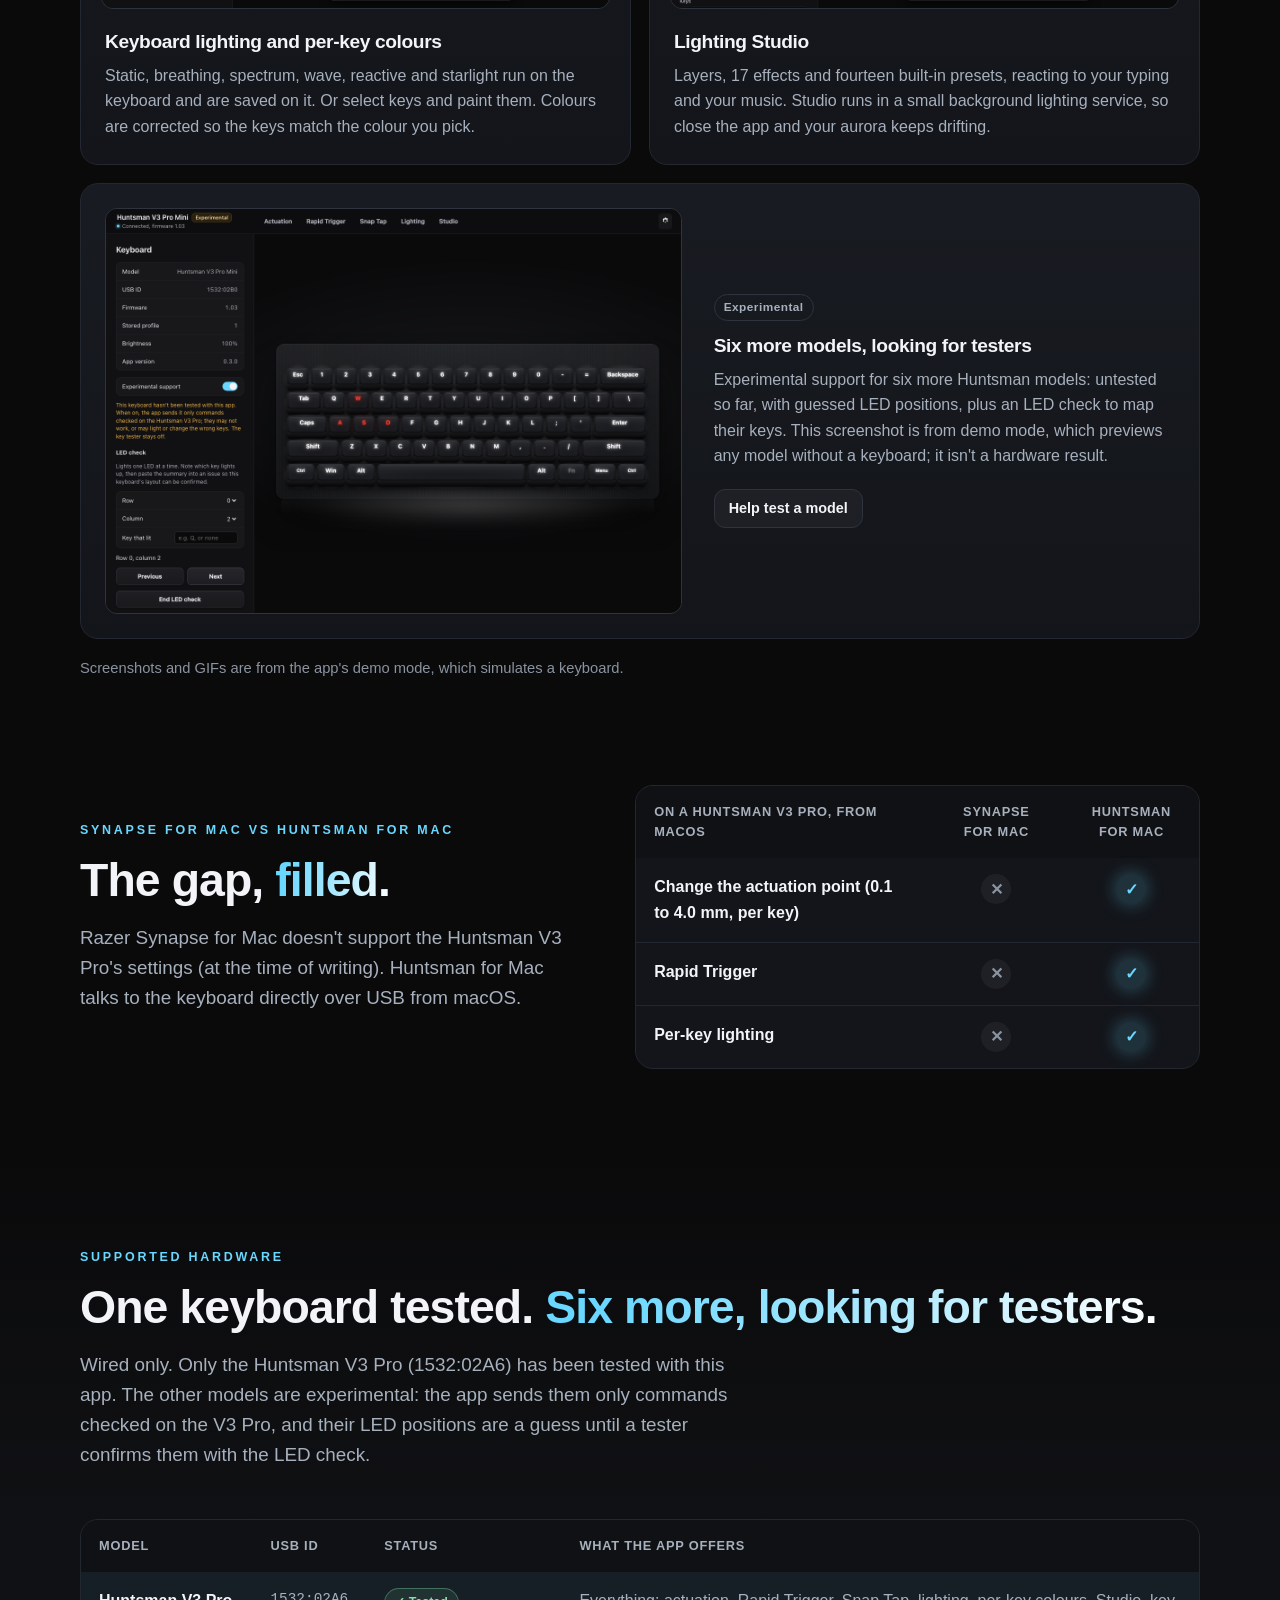
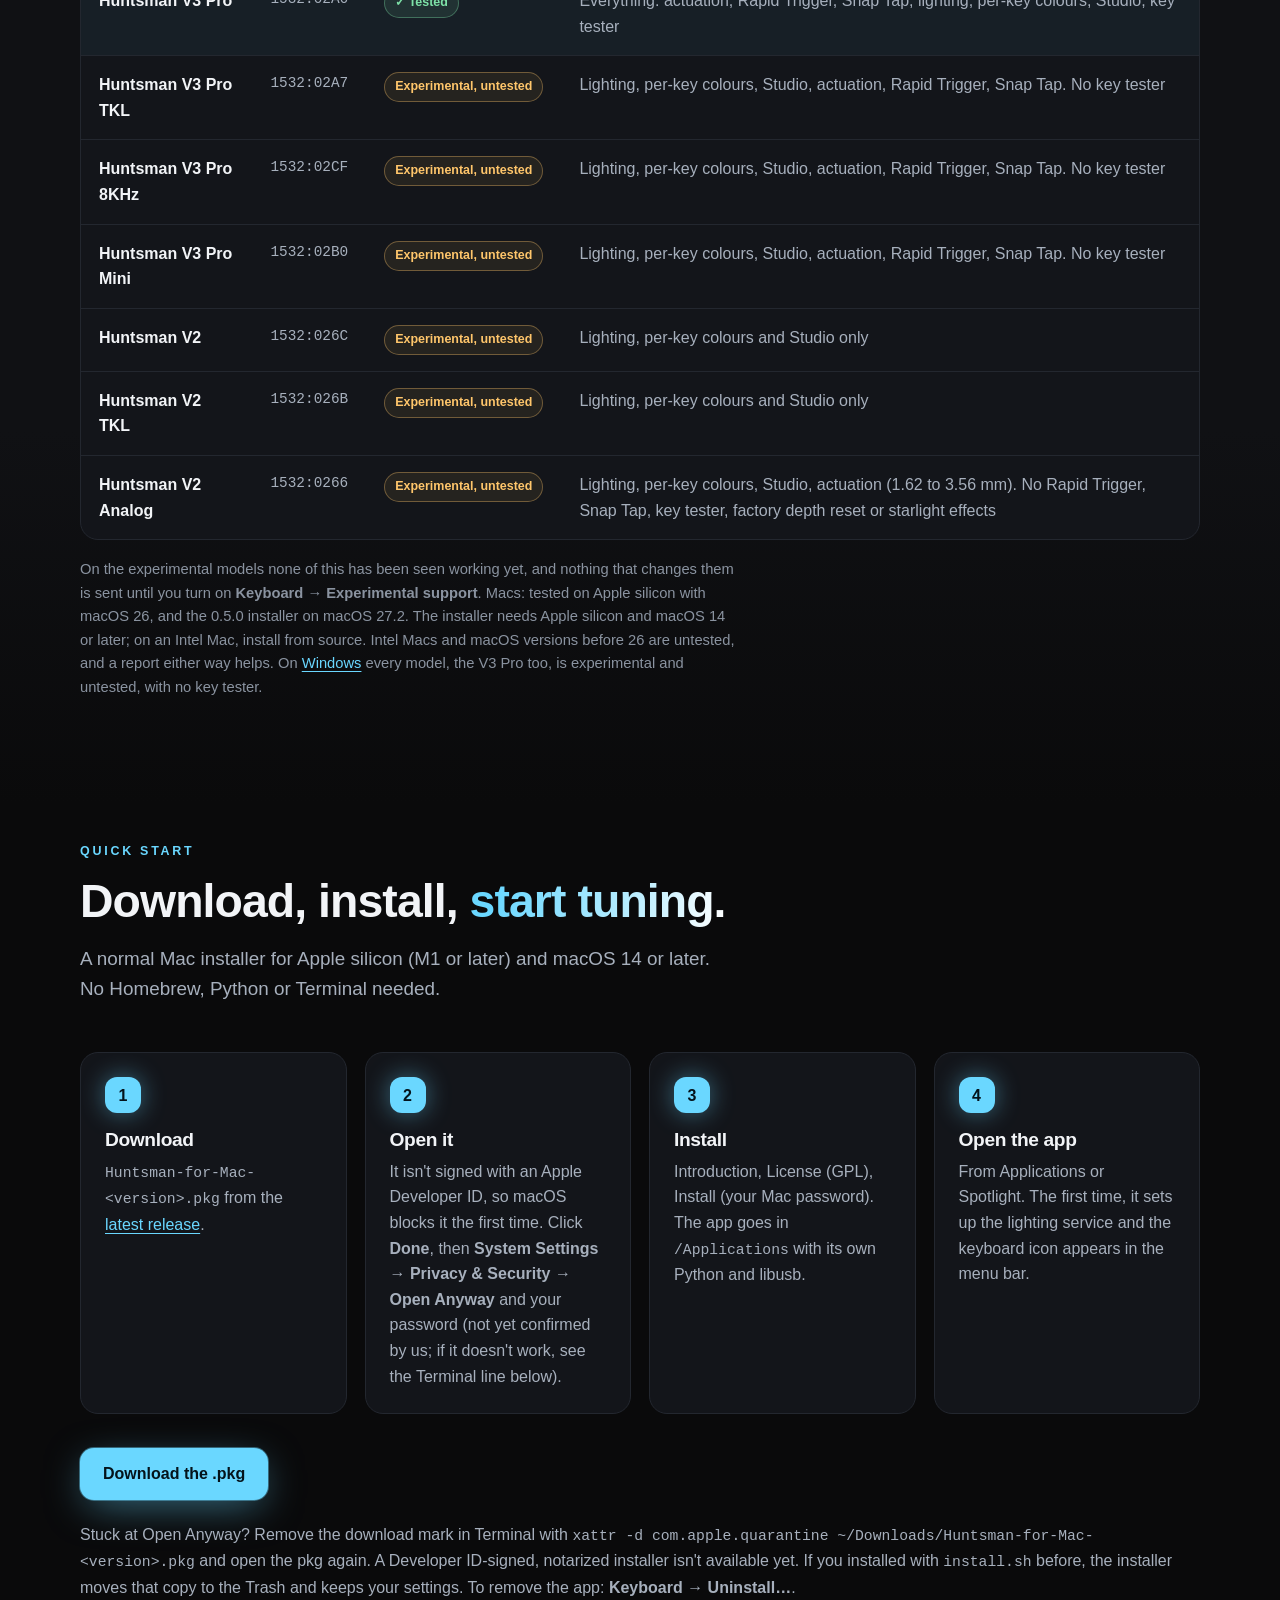
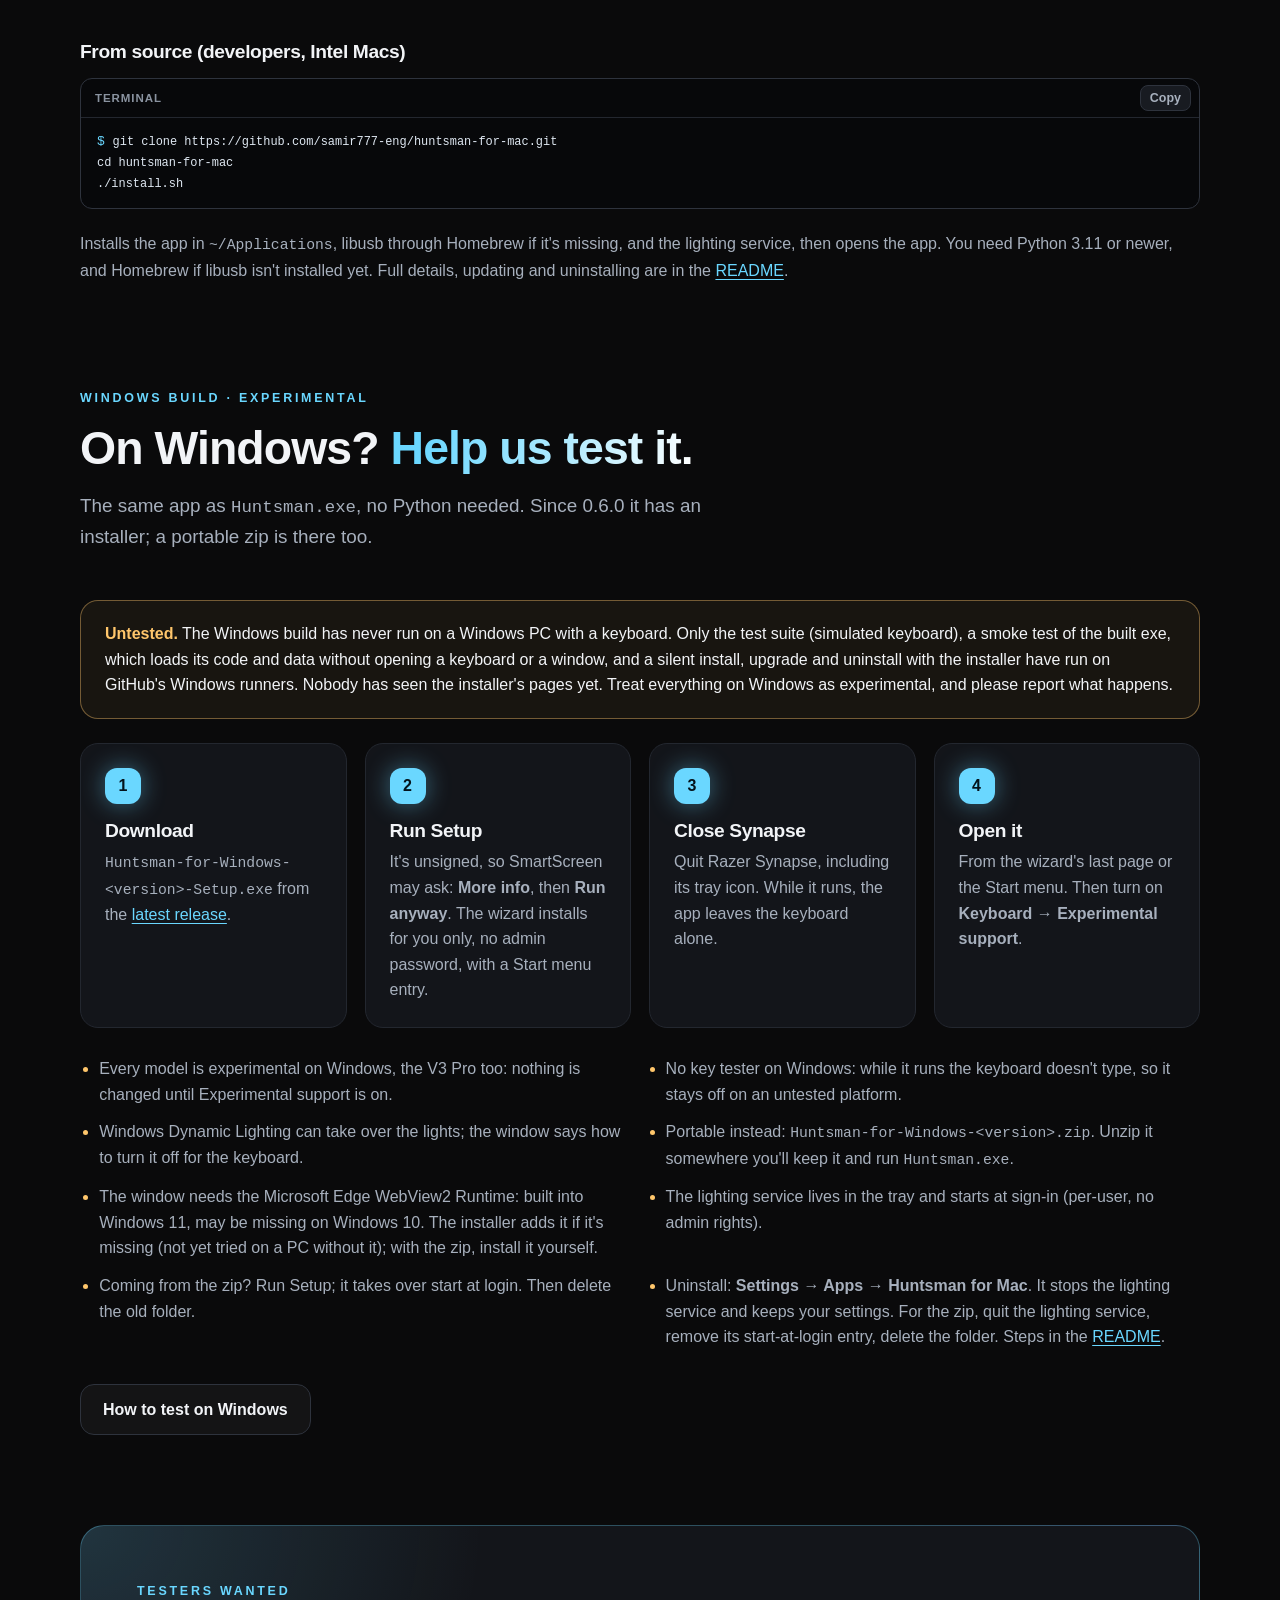
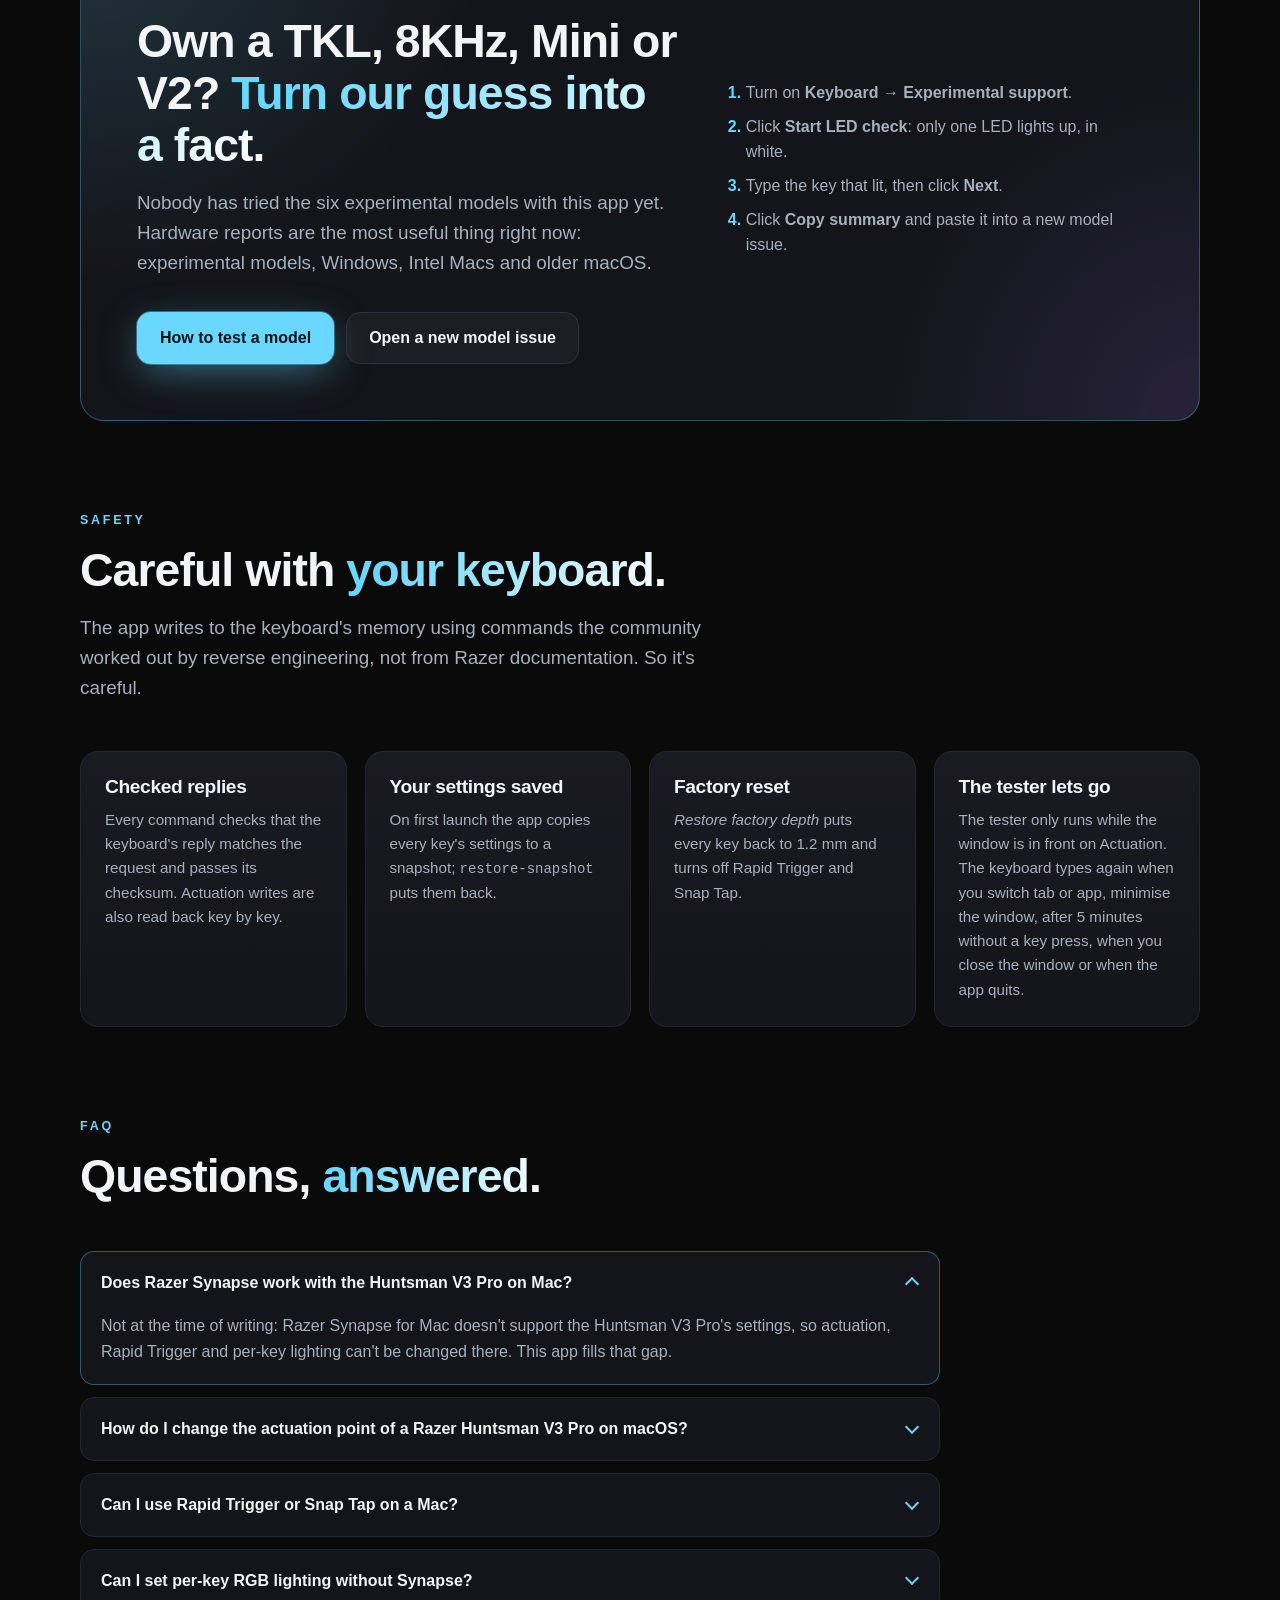
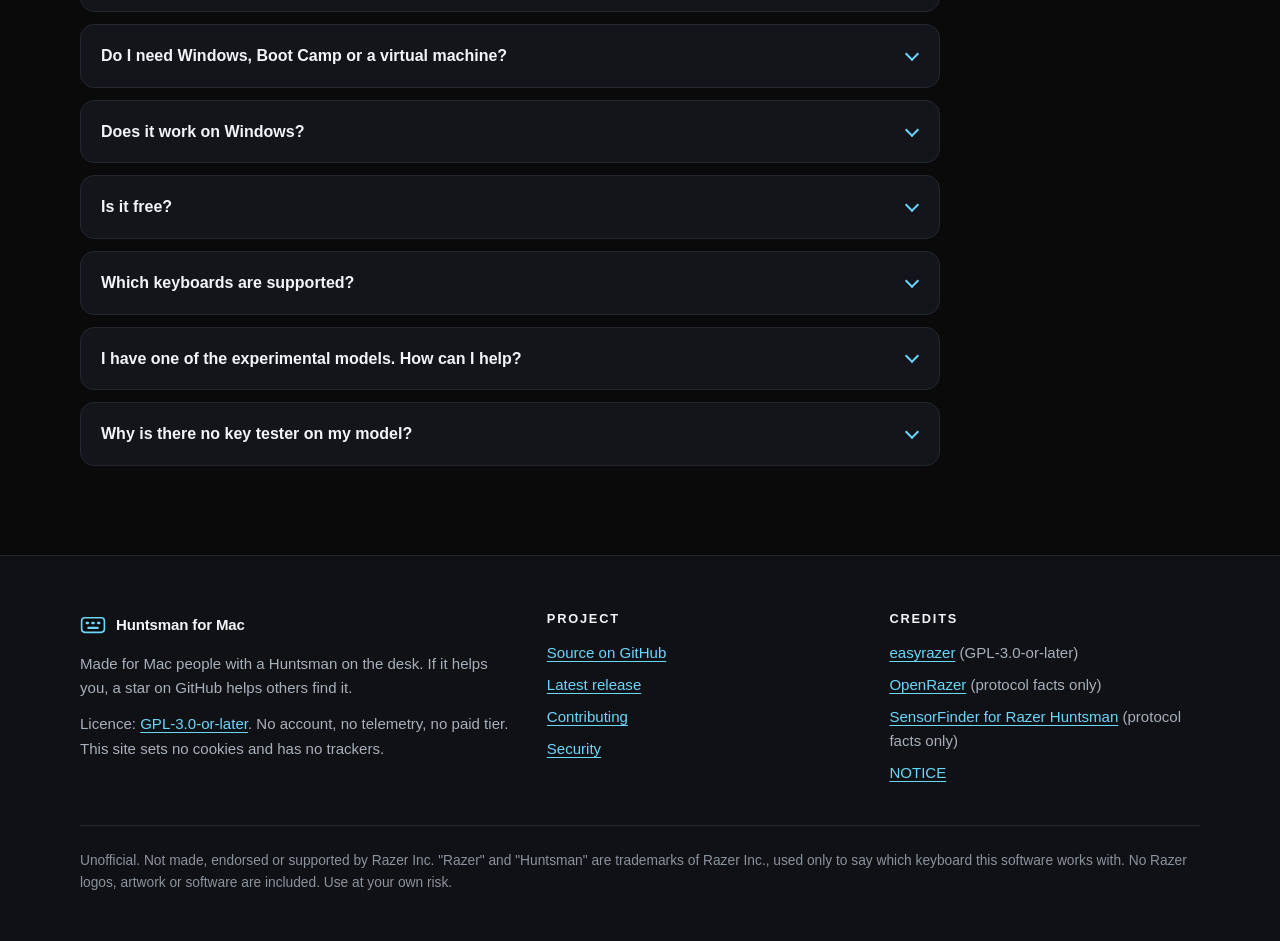
==== commit b3a924f7: "fix: helper fails loudly so the fallback runs; quit-service exit codes; docs The helper exits 3 outs" ====
--- a/docs/index.html
+++ b/docs/index.html
@@ -536,6 +536,7 @@
         <li>Portable instead: <code>Huntsman-for-Windows-&lt;version&gt;.zip</code>. Unzip it somewhere you'll keep it and run <code>Huntsman.exe</code>.</li>
         <li>The window needs the Microsoft Edge WebView2 Runtime: built into Windows 11, may be missing on Windows 10. The installer adds it if it's missing (not yet tried on a PC without it); with the zip, install it yourself.</li>
         <li>The lighting service lives in the tray and starts at sign-in (per-user, no admin rights).</li>
+        <li>Coming from the zip? Run Setup; it takes over start at login. Then delete the old folder.</li>
         <li>Uninstall: <strong>Settings → Apps → Huntsman for Mac</strong>. It stops the lighting service and keeps your settings. For the zip, quit the lighting service, remove its start-at-login entry, delete the folder. Steps in the <a href="https://github.com/samir777-eng/huntsman-for-mac#windows-experimental">README</a>.</li>
       </ul>
       <div class="cta" style="justify-content:flex-start">
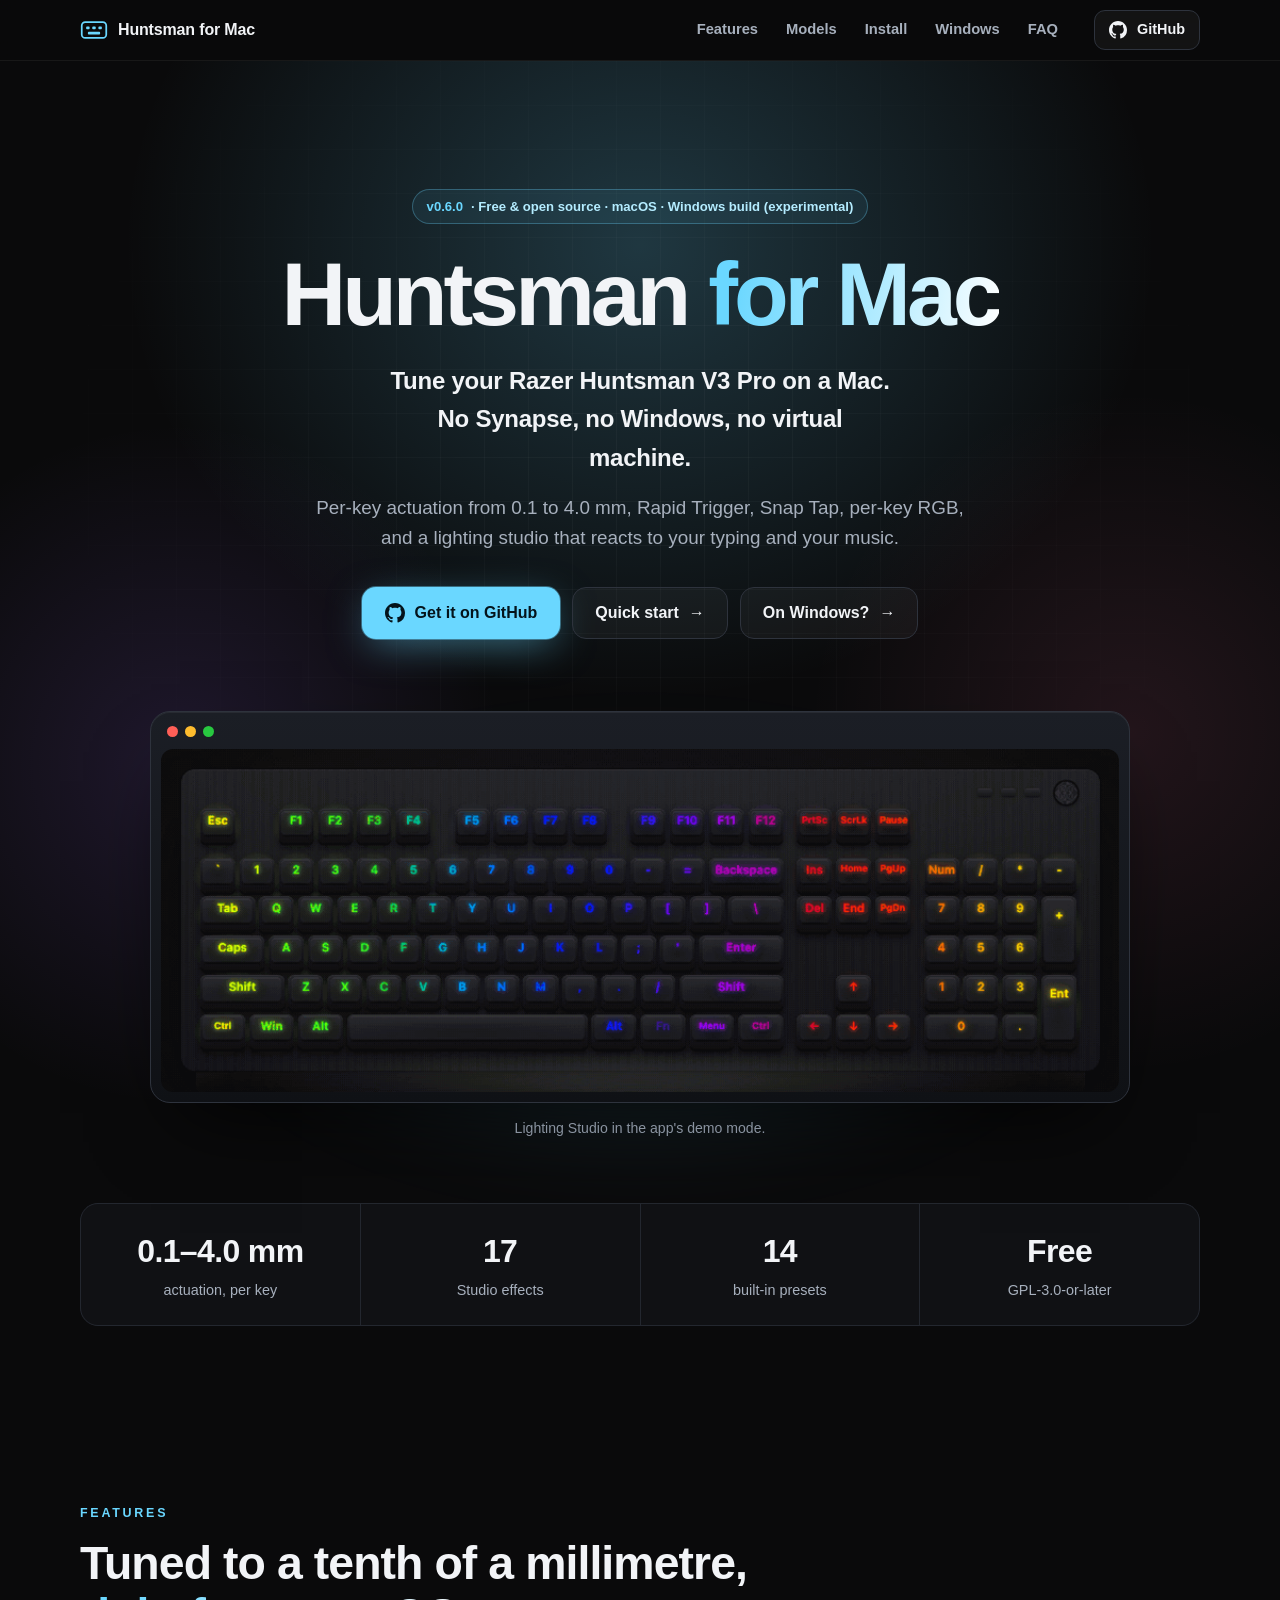
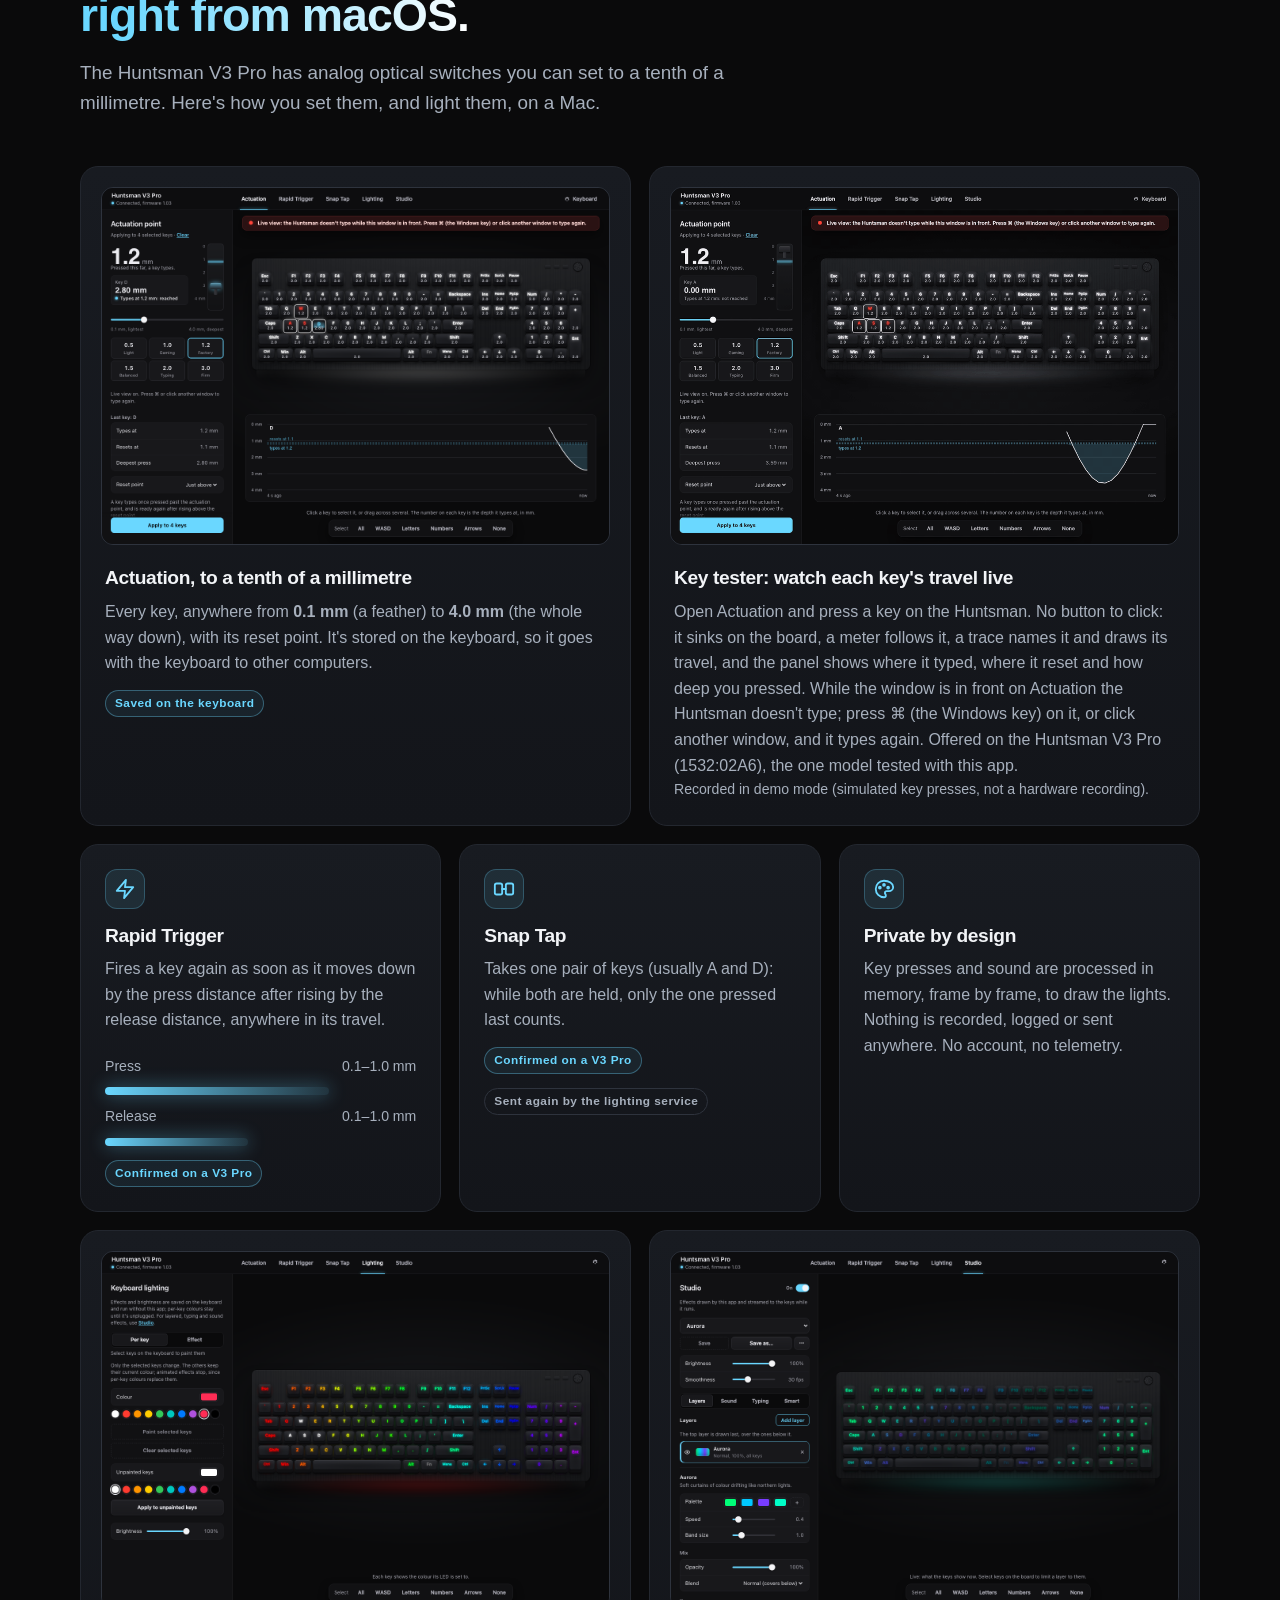
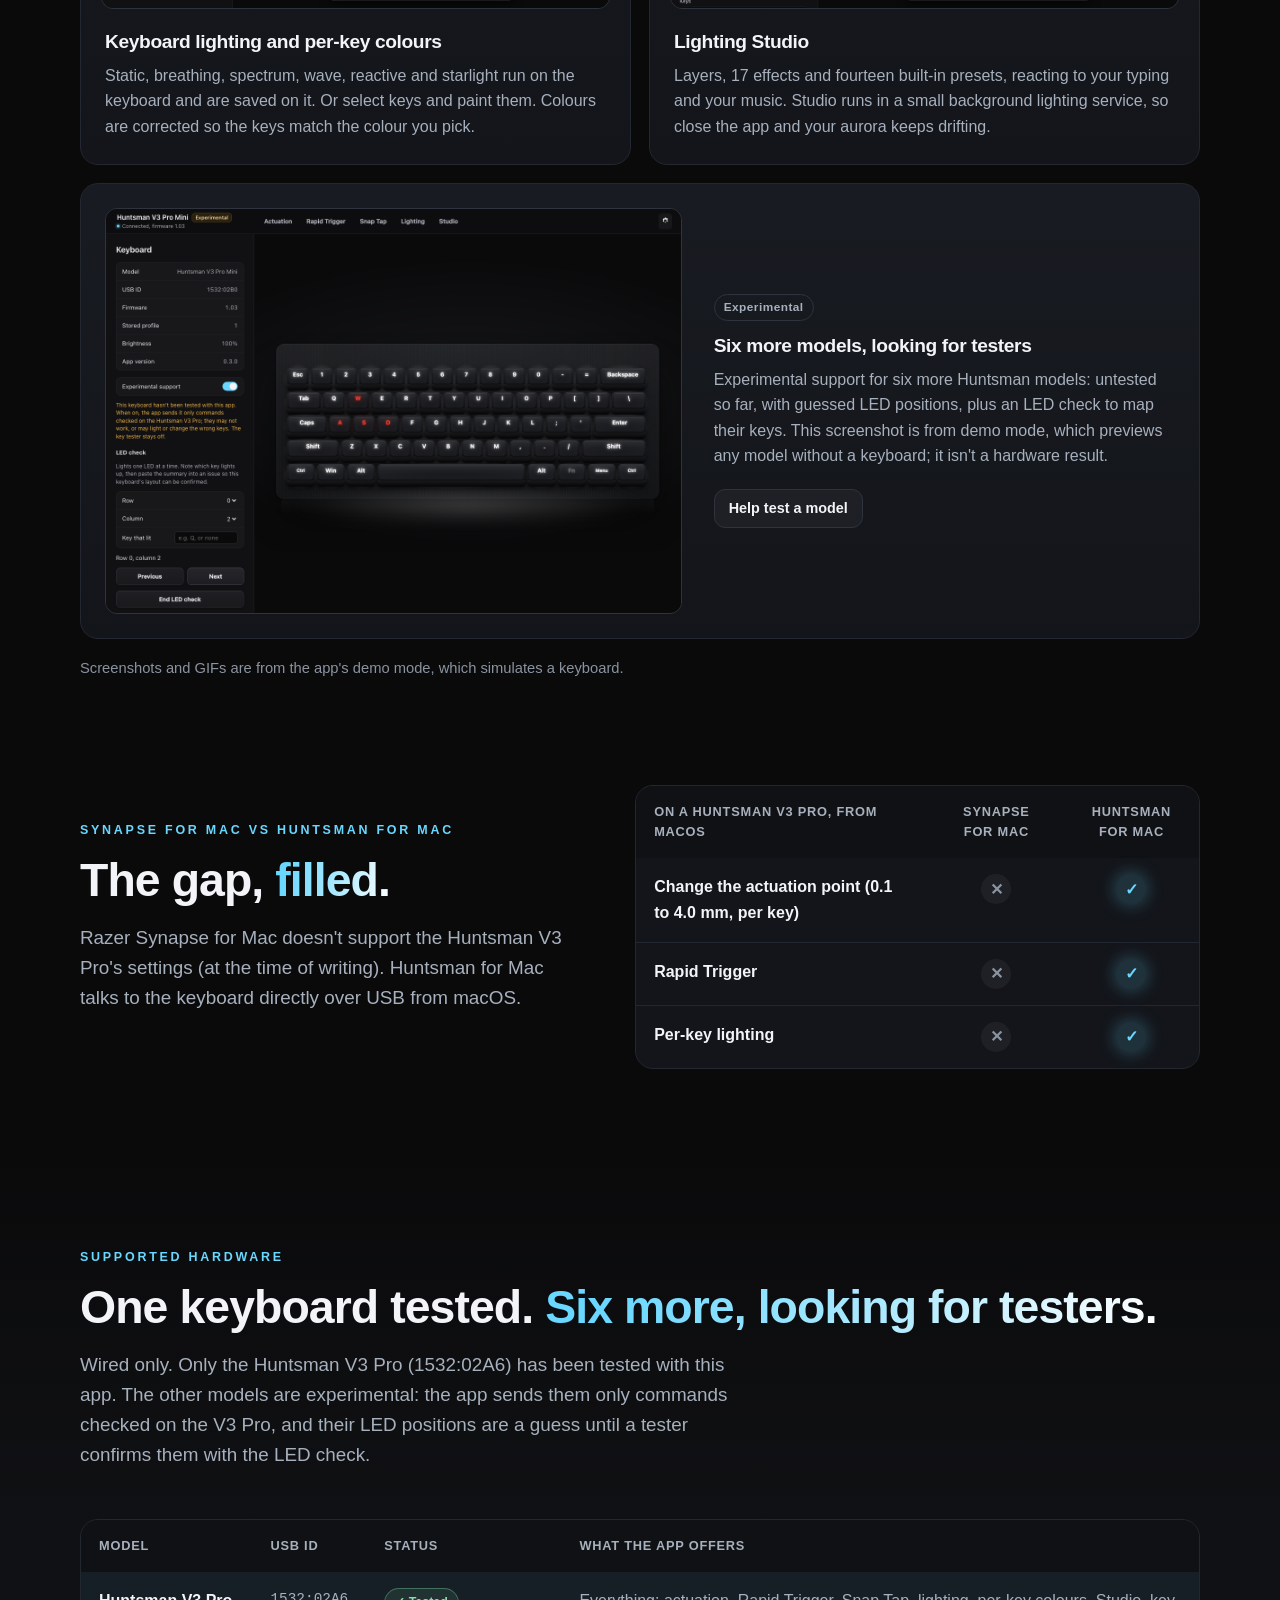
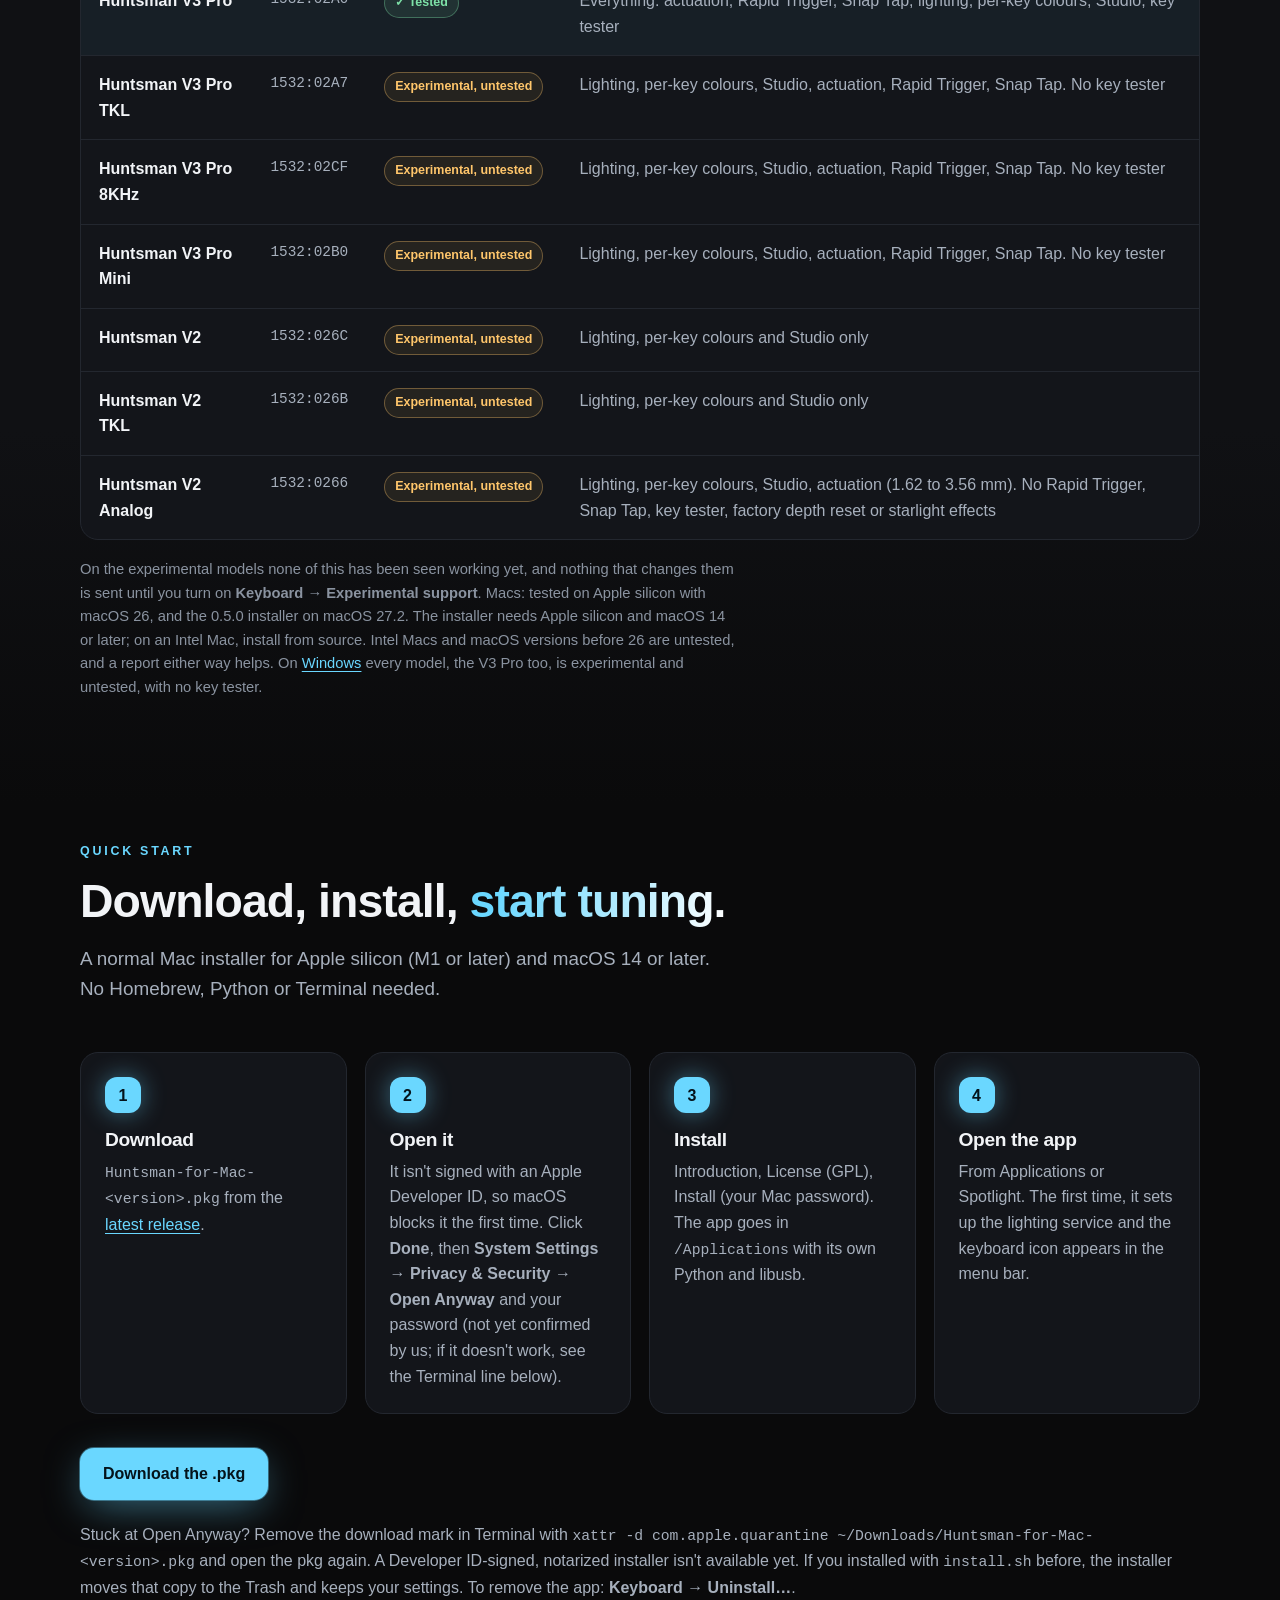
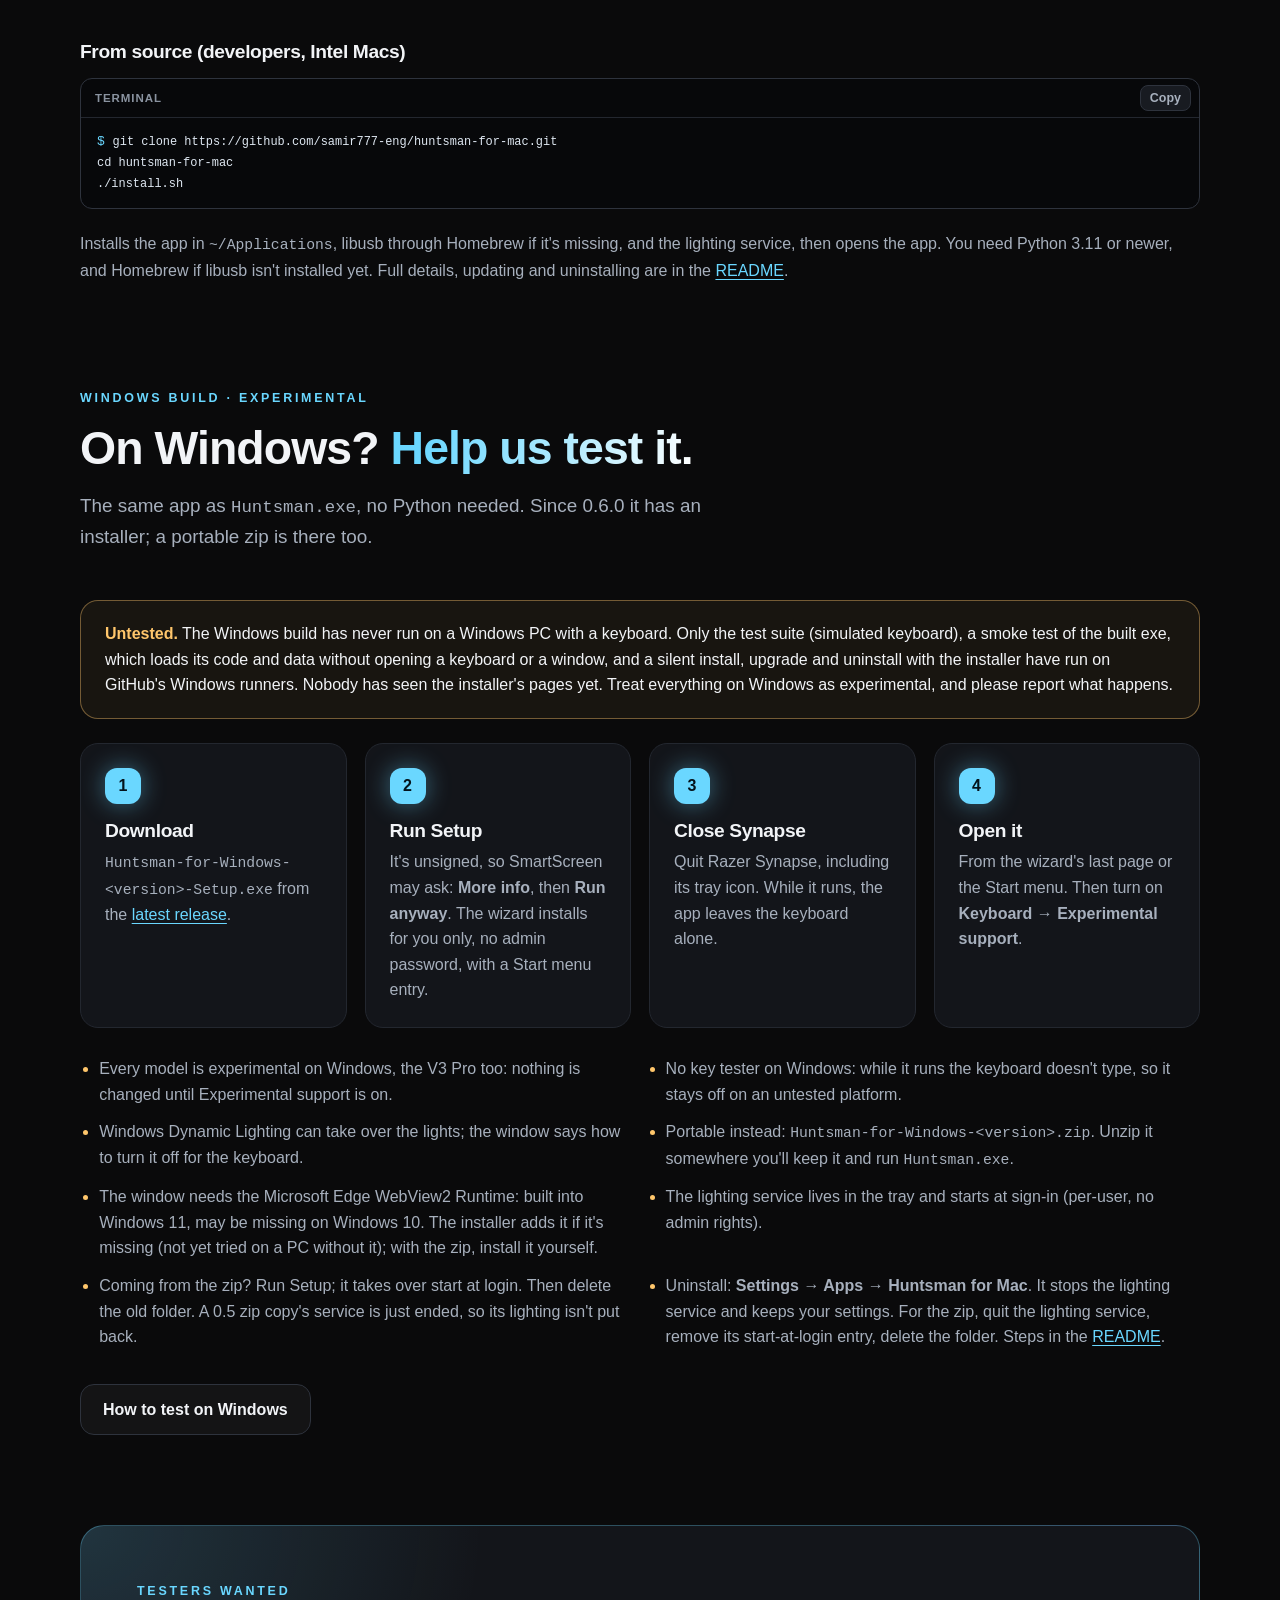
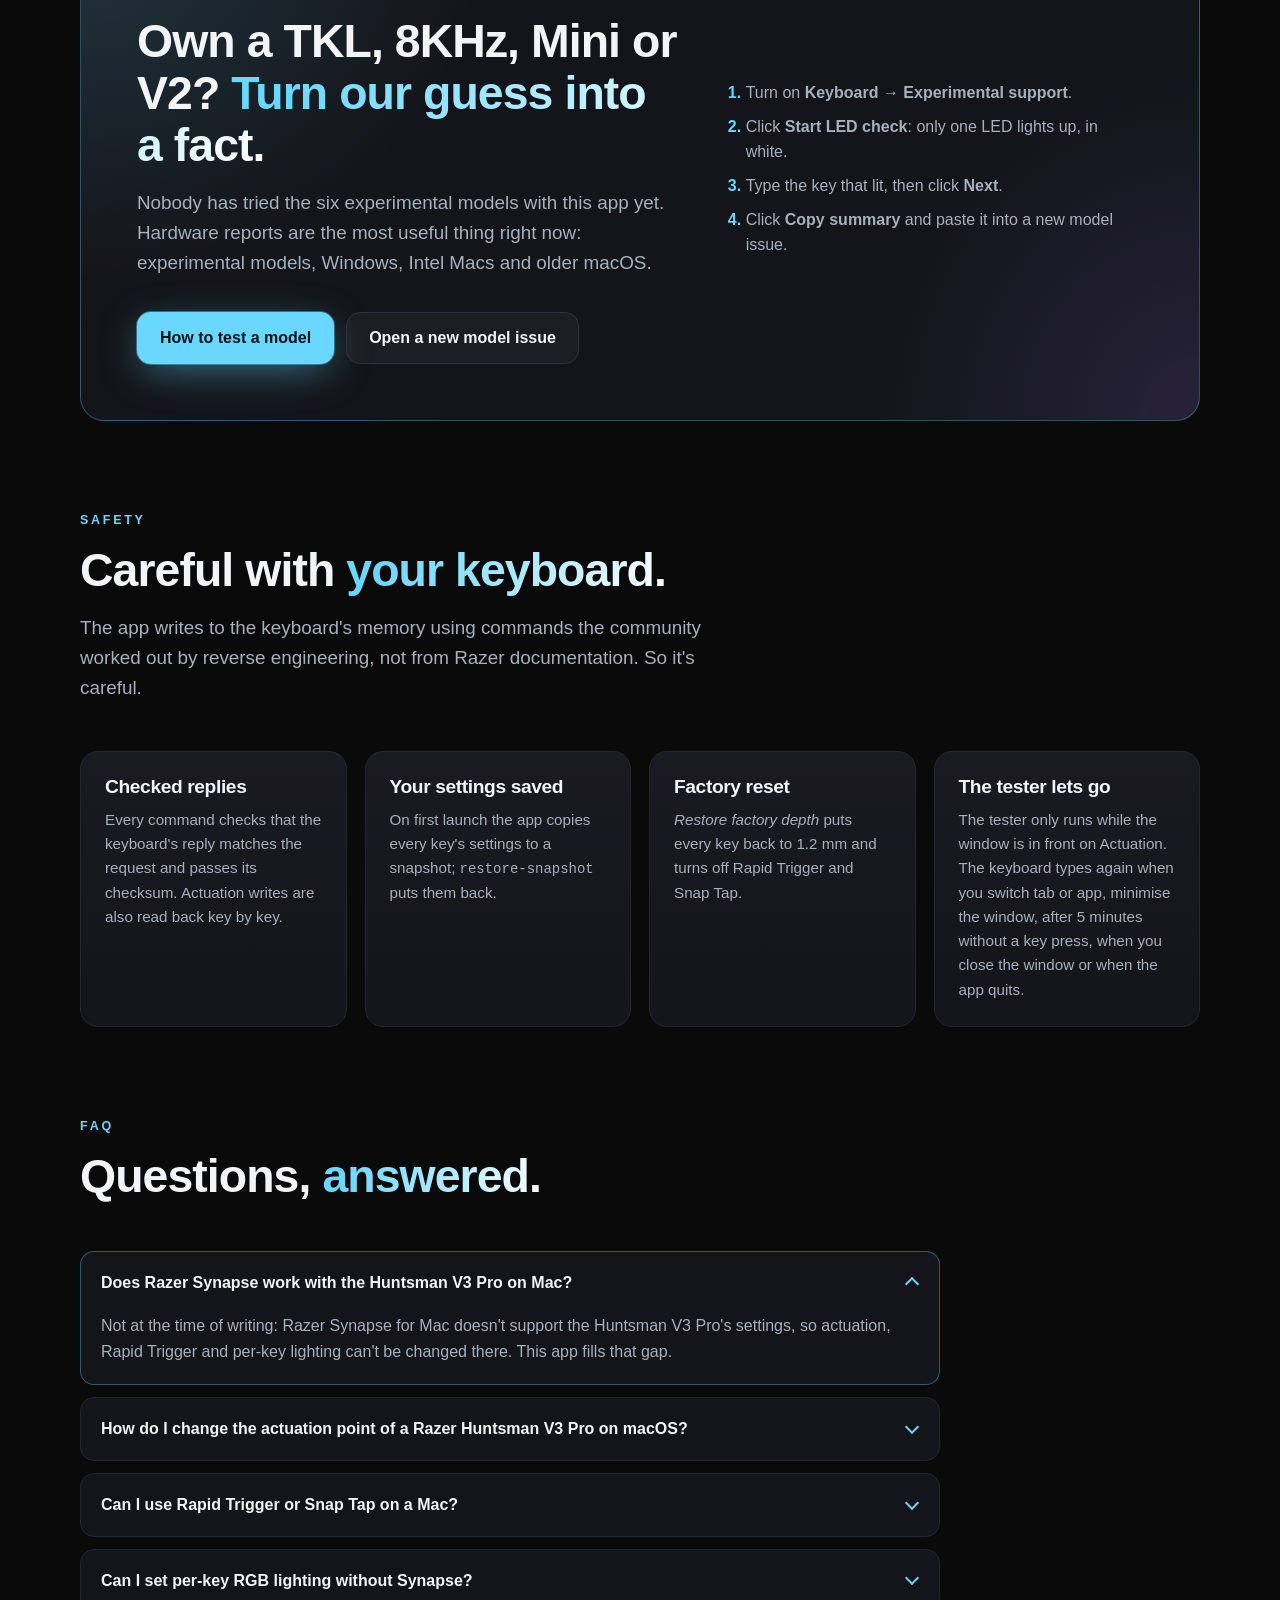
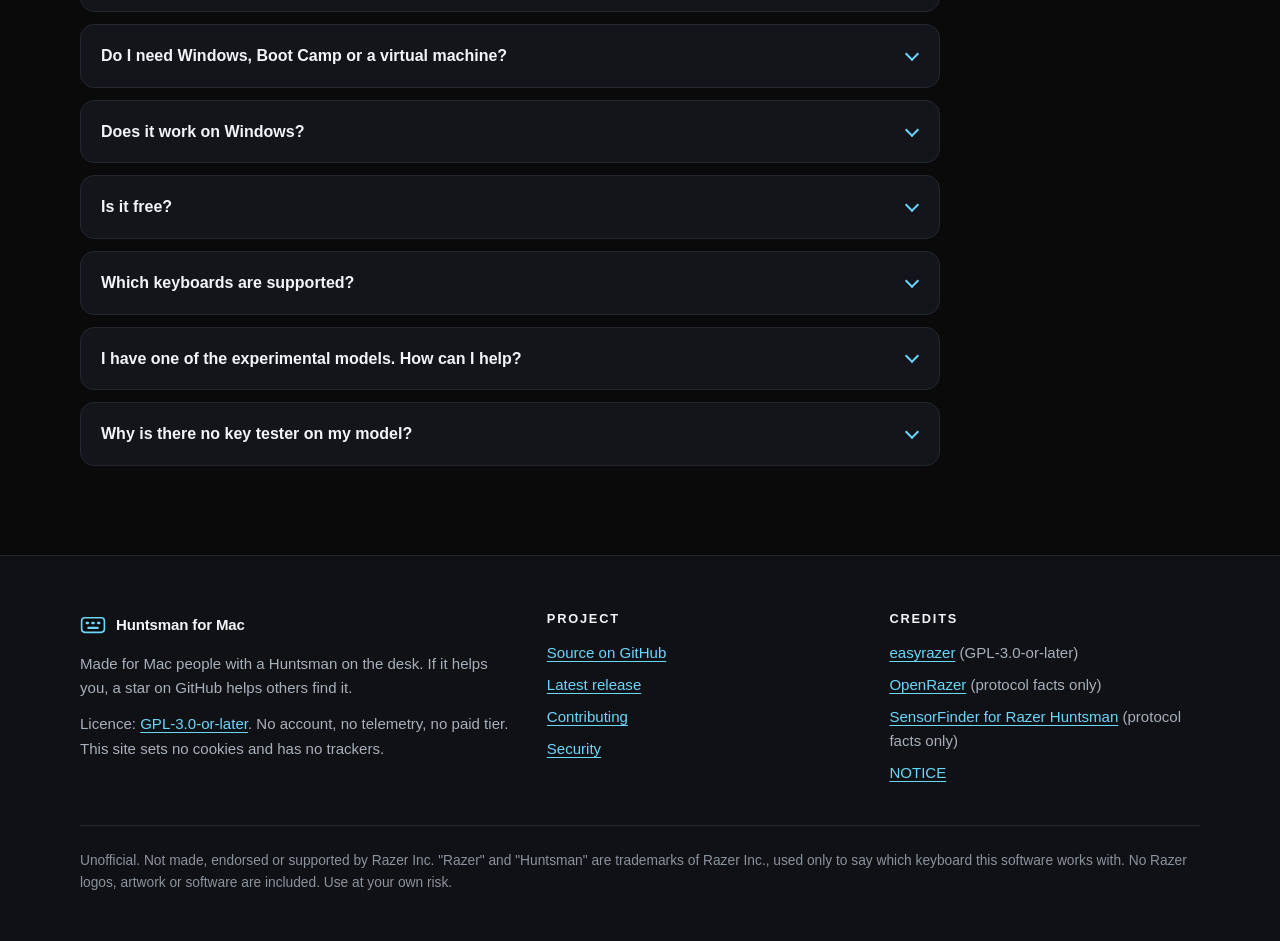
==== commit f1ac0a8a: "fix: CI covers the real zip move; helper logging non-fatal; stronger keyboard guard Smoke step 6: a " ====
--- a/docs/index.html
+++ b/docs/index.html
@@ -536,7 +536,7 @@
         <li>Portable instead: <code>Huntsman-for-Windows-&lt;version&gt;.zip</code>. Unzip it somewhere you'll keep it and run <code>Huntsman.exe</code>.</li>
         <li>The window needs the Microsoft Edge WebView2 Runtime: built into Windows 11, may be missing on Windows 10. The installer adds it if it's missing (not yet tried on a PC without it); with the zip, install it yourself.</li>
         <li>The lighting service lives in the tray and starts at sign-in (per-user, no admin rights).</li>
-        <li>Coming from the zip? Run Setup; it takes over start at login. Then delete the old folder.</li>
+        <li>Coming from the zip? Run Setup; it takes over start at login. Then delete the old folder. A 0.5 zip copy's service is just ended, so its lighting isn't put back.</li>
         <li>Uninstall: <strong>Settings → Apps → Huntsman for Mac</strong>. It stops the lighting service and keeps your settings. For the zip, quit the lighting service, remove its start-at-login entry, delete the folder. Steps in the <a href="https://github.com/samir777-eng/huntsman-for-mac#windows-experimental">README</a>.</li>
       </ul>
       <div class="cta" style="justify-content:flex-start">
